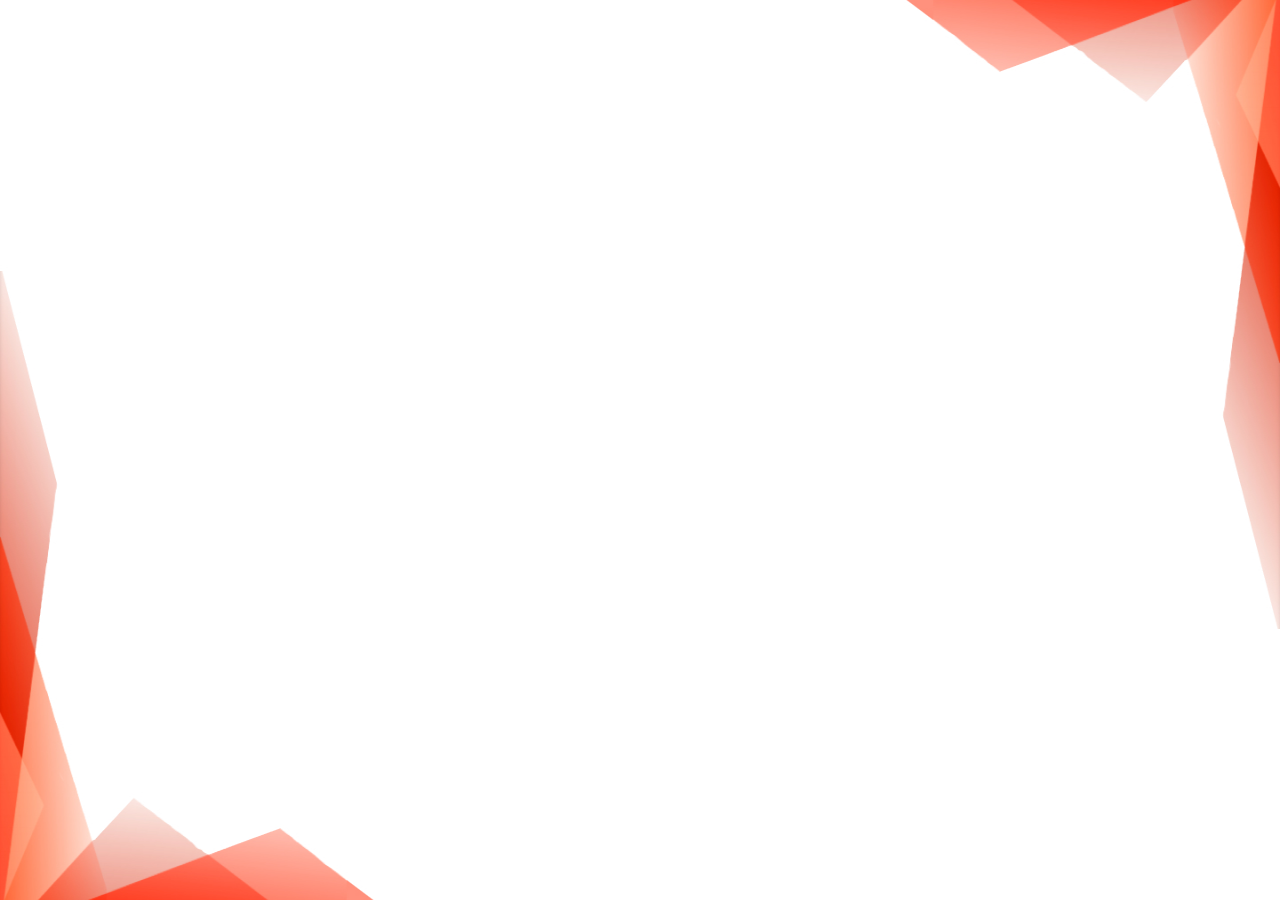
==== clan-war.html @ db950c4f "Add files via upload" ====
<!DOCTYPE html>
<html lang="ru">

<head>
    <meta charset="UTF-8">
    <meta http-equiv="X-UA-Compatible" content="IE=edge">
    <meta name="viewport" content="width=device-width, initial-scale=1.0">
    
    <link rel="preconnect" href="https://fonts.googleapis.com">
    <link rel="preconnect" href="https://fonts.gstatic.com" crossorigin>
    <link
    	href="https://fonts.googleapis.com/css2?family=Inter:wght@600&family=Nunito+Sans:wght@800&family=Roboto:wght@400;900&display=swap"
    	rel="stylesheet">
    
    <link rel="stylesheet" href="assets/css/style.min.css">
    
    <title>Война кланов</title></head>

<body>
    <svg style='display: none;'>
    	<symbol id="coin" viewBox="0 0 25 25">
    		<g clip-path="url(#clip0)">
    			<path
    				d="M12.5 25C19.4036 25 25 19.4036 25 12.5C25 5.59644 19.4036 0 12.5 0C5.59644 0 0 5.59644 0 12.5C0 19.4036 5.59644 25 12.5 25Z"
    				fill="#FFBB7E" />
    			<path
    				d="M21.815 4.16562L4.15552 21.8064C4.37461 22.003 4.60059 22.192 4.8332 22.3729L22.381 4.84419C22.2002 4.61128 22.0114 4.38501 21.815 4.16562ZM19.5744 2.19434L2.1543 19.5171C2.55146 20.1016 2.99692 20.6505 3.48486 21.1584L21.2053 3.53096C20.7009 3.04136 20.1554 2.59395 19.5744 2.19434Z"
    				fill="#FFDDB6" />
    			<path
    				d="M12.499 21.167C17.2857 21.167 21.166 17.2866 21.166 12.5C21.166 7.71335 17.2857 3.83301 12.499 3.83301C7.71238 3.83301 3.83203 7.71335 3.83203 12.5C3.83203 17.2866 7.71238 21.167 12.499 21.167Z"
    				fill="#FFA048" />
    			<path
    				d="M4.60205 13.2687C4.60205 8.48213 8.48233 4.60186 13.2689 4.60186C15.4684 4.60186 17.4761 5.42163 19.0042 6.77168C17.4161 4.96997 15.0914 3.83301 12.5008 3.83301C7.71426 3.83301 3.83398 7.71328 3.83398 12.4999C3.83398 15.087 4.96792 17.4089 6.76548 18.9969C5.41919 17.4696 4.60205 15.4647 4.60205 13.2687Z"
    				fill="#FF9534" />
    			<path
    				d="M19.6418 7.58374C19.4734 7.33979 19.293 7.10488 19.1012 6.87988L6.87695 19.0912C7.10166 19.2832 7.33633 19.4638 7.58003 19.6324L19.6418 7.58374Z"
    				fill="#FFCA7B" />
    			<path
    				d="M16.7915 4.96582L4.94727 16.7438C5.29707 17.3654 5.72105 17.9395 6.20767 18.454L18.4924 6.23374C17.9812 5.74507 17.4101 5.31855 16.7915 4.96582Z"
    				fill="#FFCA7B" />
    			<path
    				d="M13.1669 8.36442L13.9482 9.94748C14.0564 10.1668 14.2657 10.3188 14.5077 10.354L16.2547 10.6078C16.8642 10.6964 17.1076 11.4454 16.6665 11.8753L15.4024 13.1075C15.2272 13.2782 15.1473 13.5242 15.1887 13.7653L15.4871 15.5052C15.5912 16.1123 14.954 16.5752 14.4089 16.2886L12.8464 15.4671C12.6299 15.3533 12.3713 15.3533 12.1548 15.4671L10.5922 16.2886C10.0471 16.5752 9.40989 16.1123 9.51405 15.5052L9.81248 13.7653C9.85384 13.5242 9.77391 13.2783 9.59876 13.1075L8.3346 11.8753C7.89354 11.4454 8.13695 10.6964 8.74642 10.6078L10.4934 10.354C10.7355 10.3188 10.9447 10.1668 11.053 9.94748L11.8343 8.36442C12.1067 7.81212 12.8943 7.81212 13.1669 8.36442Z"
    				fill="#FF7A00" />
    		</g>
    		<defs>
    			<clipPath id="clip0">
    				<rect width="25" height="25" fill="white" />
    			</clipPath>
    		</defs>
    	</symbol>
    
    	<symbol id="choose-theme" viewBox="0 0 25 25">
    		<path
    			d="M12.5 25C19.4036 25 25 19.4036 25 12.5C25 5.59644 19.4036 0 12.5 0C5.59644 0 0 5.59644 0 12.5C0 19.4036 5.59644 25 12.5 25Z"
    			fill="#808080" fill-opacity="0.6" />
    		<path
    			d="M18.4234 6.55522L15.8434 9.13521L12.3031 5.59487L5.85728 12.0406L9.39761 15.581L6.55522 18.4233L5.58398 19.3946L11.1125 24.9231C11.5682 24.9735 12.0311 25.0002 12.5002 25.0002C19.4038 25.0002 25.0002 19.4038 25.0002 12.5002C25.0002 12.0311 24.9735 11.5682 24.9231 11.1125L19.3946 5.58398L18.4234 6.55522Z"
    			fill="#808080" />
    		<path
    			d="M12.4991 8.85557L13.3349 5.74736L12.4991 2.73438C9.99985 2.73438 7.50059 3.68779 5.59375 5.59468L7.18833 8.52769L9.92686 9.92773C10.5857 9.2688 11.4947 8.8602 12.4991 8.85557Z"
    			fill="#2BD765" />
    		<path
    			d="M9.90996 15.0889L7.25723 16.7995L5.59375 19.4051C7.50059 21.312 9.99985 22.2654 12.4991 22.2654L13.1281 19.0973L12.4991 16.1787C11.4859 16.174 10.5702 15.7579 9.90996 15.0889Z"
    			fill="#6CB1F8" />
    		<path
    			d="M8.85513 12.517C8.85513 12.5112 8.85552 12.5055 8.85557 12.4998L6.0978 11.9512L2.73438 12.4998C2.73438 14.999 3.68779 17.4982 5.59468 19.4051L9.91094 15.0888C9.2583 14.4275 8.85513 13.5195 8.85513 12.517Z"
    			fill="#A6D4FD" />
    		<path
    			d="M9.92773 9.92778L5.59468 5.59473C3.68779 7.50156 2.73438 10.0008 2.73438 12.5H8.85557C8.8602 11.4957 9.2688 10.5867 9.92773 9.92778Z"
    			fill="#27BF5A" />
    		<path
    			d="M16.1796 12.4998C16.1796 12.5055 16.18 12.5112 16.18 12.517C16.18 13.5283 15.7701 14.4438 15.1074 15.1065L16.99 17.7416L19.406 19.4051C21.3129 17.4982 22.2663 14.999 22.2663 12.4998L19.2878 11.9512L16.1796 12.4998Z"
    			fill="#FB6B56" />
    		<path
    			d="M15.1067 15.1064C14.444 15.7691 13.5285 16.1791 12.5172 16.1791C12.5115 16.1791 12.5058 16.1787 12.5 16.1786V22.2653C14.9993 22.2653 17.4985 21.3119 19.4053 19.405L15.1067 15.1064Z"
    			fill="#F42520" />
    		<path
    			d="M12.5172 8.85513C13.5197 8.85513 14.4278 9.2583 15.0891 9.91089L17.6097 8.20596L19.4053 5.59463C17.4985 3.68779 14.9993 2.73438 12.5 2.73438V8.85557C12.5058 8.85552 12.5115 8.85513 12.5172 8.85513Z"
    			fill="#FFCE00" />
    		<path
    			d="M16.1797 12.5H22.2664C22.2664 10.0008 21.313 7.50156 19.4061 5.59473L15.0898 9.91099C15.7589 10.5712 16.175 11.4869 16.1797 12.5Z"
    			fill="#FFA300" />
    	</symbol>
    
    	<symbol id="notifications" viewBox="0 0 23 25">
    		<path d="M11.5 25C12.9986 25 14.2891 24.0948 14.8554 22.8027H8.14453C8.71079 24.0948 10.0014 25 11.5 25Z"
    			fill="#808080" />
    		<path
    			d="M19.0684 12.1026V10.498C19.0684 7.08877 16.8023 4.19917 13.6973 3.25537V2.19727C13.6973 0.985693 12.7116 0 11.5001 0C10.2885 0 9.30279 0.985693 9.30279 2.19727V3.25537C6.19781 4.19917 3.9317 7.08872 3.9317 10.498V12.1026C3.9317 15.0974 2.79019 17.937 0.717489 20.0985C0.514364 20.3104 0.457284 20.6229 0.57242 20.8928C0.687557 21.1627 0.952694 21.3379 1.24615 21.3379H21.754C22.0474 21.3379 22.3125 21.1627 22.4276 20.8928C22.5428 20.6229 22.4857 20.3104 22.2826 20.0985C20.2099 17.937 19.0684 15.0973 19.0684 12.1026ZM12.2325 2.96523C11.9914 2.94199 11.7471 2.92969 11.5001 2.92969C11.253 2.92969 11.0087 2.94199 10.7676 2.96523V2.19727C10.7676 1.79341 11.0962 1.46484 11.5001 1.46484C11.9039 1.46484 12.2325 1.79341 12.2325 2.19727V2.96523Z"
    			fill="#808080" />
    	</symbol>
    
    	<symbol id="arrow-down" viewBox="0 0 20 12">
    		<path
    			d="M10.0042 7.9267L2.52195 0.444753C2.31642 0.238736 2.04163 0.125404 1.74862 0.125404C1.45545 0.125404 1.18081 0.238736 0.974959 0.444753L0.319674 1.10036C0.113496 1.30605 -2.69979e-07 1.58101 -2.62294e-07 1.87402C-2.54609e-07 2.16703 0.113496 2.44166 0.319675 2.64752L9.22797 11.556C9.43447 11.7626 9.71041 11.8758 10.0037 11.875C10.2984 11.8758 10.574 11.7628 10.7806 11.556L19.6803 2.65581C19.8865 2.44995 20 2.17532 20 1.88215C20 1.58914 19.8865 1.31451 19.6803 1.10849L19.025 0.453044C18.5985 0.0265404 17.9042 0.0265404 17.4779 0.453045L10.0042 7.9267Z" />
    	</symbol>
    
    	<symbol id="clock" viewBox="0 0 25 25">
    		<path
    			d="M12.4989 24.9978C19.4018 24.9978 24.9978 19.4018 24.9978 12.4989C24.9978 5.59594 19.4018 0 12.4989 0C5.59594 0 0 5.59594 0 12.4989C0 19.4018 5.59594 24.9978 12.4989 24.9978Z"
    			fill="#FFC4C4" />
    		<path
    			d="M21.336 3.66067C18.6553 0.979909 15.0814 -0.235705 11.5215 0.037659C17.8975 0.527166 23.0439 5.84949 23.0439 12.4988C23.0439 19.1515 17.8943 24.4706 11.5215 24.9598C15.0825 25.2333 18.6561 24.0168 21.336 21.3368C26.2207 16.4522 26.2211 8.54564 21.336 3.66067Z"
    			fill="#FF9999" />
    		<path
    			d="M12.4991 22.6535C18.1077 22.6535 22.6544 18.1068 22.6544 12.4981C22.6544 6.88947 18.1077 2.34277 12.4991 2.34277C6.89045 2.34277 2.34375 6.88947 2.34375 12.4981C2.34375 18.1068 6.89045 22.6535 12.4991 22.6535Z"
    			fill="#F8F8F8" />
    		<path
    			d="M3.90611 12.4985C3.90611 7.16171 8.04426 2.77309 13.2803 2.37288C7.37714 1.92165 2.34375 6.60092 2.34375 12.4985C2.34375 18.3917 7.37182 23.0757 13.2803 22.6241C8.04426 22.2238 3.90611 17.8353 3.90611 12.4985Z"
    			fill="#DEDEFC" />
    		<path
    			d="M12.4999 13.6697C13.147 13.6697 13.6717 13.1451 13.6717 12.4979C13.6717 11.8508 13.147 11.3262 12.4999 11.3262C11.8527 11.3262 11.3281 11.8508 11.3281 12.4979C11.3281 13.1451 11.8527 13.6697 12.4999 13.6697Z"
    			fill="#0D0D0D" />
    		<path
    			d="M12.5 12.107C12.2843 12.107 12.1094 11.9321 12.1094 11.7164V7.41989C12.1094 7.20418 12.2843 7.0293 12.5 7.0293C12.7157 7.0293 12.8905 7.20418 12.8905 7.41989V11.7164C12.8905 11.9321 12.7157 12.107 12.5 12.107Z"
    			fill="#0D0D0D" />
    		<path
    			d="M9.76604 15.6228C9.42124 15.6228 9.24304 15.2028 9.48984 14.956L11.4428 13.0031C11.5953 12.8505 11.8426 12.8505 11.9951 13.0031C12.1477 13.1556 12.1477 13.4029 11.9951 13.5554L10.0422 15.5084C9.96597 15.5846 9.86598 15.6228 9.76604 15.6228Z"
    			fill="#0D0D0D" />
    		<path
    			d="M12.5 5.46763C12.2843 5.46763 12.1094 5.29275 12.1094 5.07704V4.29586C12.1094 4.08016 12.2843 3.90527 12.5 3.90527C12.7157 3.90527 12.8905 4.08016 12.8905 4.29586V5.07704C12.8905 5.29275 12.7157 5.46763 12.5 5.46763Z"
    			fill="#0D0D0D" />
    		<path
    			d="M17.7466 7.64114C17.4019 7.64114 17.2234 7.2213 17.4704 6.97435L18.0227 6.42201C18.1753 6.26949 18.4225 6.26949 18.5751 6.42201C18.7276 6.57454 18.7276 6.82183 18.5751 6.97435L18.0227 7.52669C17.9465 7.60301 17.8465 7.64114 17.7466 7.64114Z"
    			fill="#0D0D0D" />
    		<path
    			d="M20.7011 12.8886H19.9199C19.7042 12.8886 19.5293 12.7137 19.5293 12.498C19.5293 12.2823 19.7042 12.1074 19.9199 12.1074H20.7011C20.9168 12.1074 21.0917 12.2823 21.0917 12.498C21.0917 12.7137 20.9168 12.8886 20.7011 12.8886Z"
    			fill="#0D0D0D" />
    		<path
    			d="M18.2984 18.6889C18.1984 18.6889 18.0985 18.6508 18.0222 18.5745L17.4699 18.0222C17.3173 17.8697 17.3173 17.6224 17.4699 17.4699C17.6224 17.3173 17.8697 17.3173 18.0223 17.4699L18.5746 18.0222C18.8215 18.269 18.6432 18.6889 18.2984 18.6889Z"
    			fill="#0D0D0D" />
    		<path
    			d="M12.5 21.0917C12.2843 21.0917 12.1094 20.9168 12.1094 20.7011V19.9199C12.1094 19.7042 12.2843 19.5293 12.5 19.5293C12.7157 19.5293 12.8905 19.7042 12.8905 19.9199V20.7011C12.8905 20.9168 12.7157 21.0917 12.5 21.0917Z"
    			fill="#0D0D0D" />
    		<path
    			d="M6.69963 18.689C6.35484 18.689 6.17663 18.269 6.42343 18.0222L6.97578 17.4699C7.1283 17.3173 7.3756 17.3173 7.52812 17.4699C7.6807 17.6224 7.6807 17.8697 7.52812 18.0222L6.97578 18.5745C6.89956 18.6508 6.79957 18.689 6.69963 18.689Z"
    			fill="#0D0D0D" />
    		<path
    			d="M5.07802 12.8886H4.29684C4.08114 12.8886 3.90625 12.7137 3.90625 12.498C3.90625 12.2823 4.08114 12.1074 4.29684 12.1074H5.07802C5.29372 12.1074 5.46861 12.2823 5.46861 12.498C5.46861 12.7137 5.29372 12.8886 5.07802 12.8886Z"
    			fill="#0D0D0D" />
    		<path
    			d="M7.25157 7.64109C7.15162 7.64109 7.05163 7.60296 6.97537 7.52669L6.42302 6.97435C6.27045 6.82183 6.27045 6.57454 6.42302 6.42201C6.57555 6.26949 6.82284 6.26949 6.97537 6.42201L7.52771 6.97435C7.77452 7.22106 7.59636 7.64109 7.25157 7.64109Z"
    			fill="#0D0D0D" />
    	</symbol>
    
    	<symbol id="smile1" viewBox="0 0 25 25">
    		<path
    			d="M21.3388 3.66116C18.9779 1.30021 15.8389 0 12.5 0C9.16112 0 6.02211 1.30021 3.66116 3.66116C1.30021 6.02211 0 9.16112 0 12.5C0 15.8389 1.30021 18.9779 3.66116 21.3388C6.02211 23.6998 9.16112 25 12.5 25C15.8389 25 18.9779 23.6998 21.3388 21.3388C23.6998 18.9779 25 15.8389 25 12.5C25 9.16112 23.6997 6.02211 21.3388 3.66116Z"
    			fill="#FFCA7B" />
    		<path
    			d="M21.3388 3.66116C18.9779 1.30021 15.8389 0 12.5 0V25C15.8389 25 18.9779 23.6998 21.3388 21.3388C23.6998 18.9779 25 15.8389 25 12.5C25 9.16112 23.6997 6.02211 21.3388 3.66116Z"
    			fill="#FFBB7E" />
    		<path
    			d="M12.4995 20.4923C10.1924 20.4923 8.05827 19.4443 6.64453 17.6171L7.80313 16.7207C8.93741 18.1866 10.6492 19.0274 12.4995 19.0274C14.3499 19.0274 16.0616 18.1866 17.1959 16.7207L18.3545 17.6171C16.9407 19.4443 14.8066 20.4923 12.4995 20.4923Z"
    			fill="#808080" />
    		<path
    			d="M13.8999 8.376H11.1001L2.51758 7.78809L3.10066 11.7451C3.22611 12.5962 3.65381 13.3746 4.30497 13.9368C4.95612 14.499 5.78848 14.8087 6.64883 14.8087H8.22092C10.1985 14.8087 11.8074 13.1998 11.8074 11.2222V9.84087H13.1926V11.2222C13.1926 13.1998 14.8015 14.8087 16.779 14.8087H18.3511C19.2114 14.8087 20.0438 14.499 20.695 13.9368C21.3461 13.3746 21.7739 12.5962 21.8993 11.7451L22.4824 7.78809L13.8999 8.376Z"
    			fill="#404040" />
    		<path
    			d="M18.355 17.6171L17.1964 16.7207C16.0621 18.1866 14.3504 19.0274 12.5 19.0274V20.4923C14.8071 20.4923 16.9412 19.4444 18.355 17.6171Z"
    			fill="#404040" />
    		<path
    			d="M13.9005 8.37498H12.5V9.83989H13.1931V11.2213C13.1931 13.1988 14.802 14.8077 16.7796 14.8077H18.3517C19.212 14.8077 20.0444 14.4981 20.6956 13.9358C21.3467 13.3736 21.7744 12.5952 21.8999 11.7441L22.4829 7.78711L13.9005 8.37498Z"
    			fill="#0D0D0D" />
    	</symbol>
    
    	<symbol id="star" viewBox="0 0 25 25">
    		<g clip-path="url(#clip0)">
    			<path
    				d="M24.9641 9.63196C24.878 9.36673 24.6488 9.17352 24.3729 9.13348L16.6228 8.00721L13.1568 0.984423C13.0334 0.734375 12.7788 0.576172 12.5 0.576172C12.2213 0.576172 11.9666 0.734375 11.8432 0.984423L8.37703 8.00716L0.627093 9.13348C0.351264 9.17352 0.121967 9.36673 0.0358832 9.63187C-0.0502983 9.8971 0.0215766 10.1882 0.221186 10.3827L5.82899 15.8492L4.50536 23.5681C4.45824 23.8429 4.57123 24.1206 4.79676 24.2845C5.0223 24.4483 5.32123 24.47 5.5681 24.3402L12.5 20.6958L19.4316 24.3401C19.5388 24.3965 19.6558 24.4243 19.7724 24.4243C19.9243 24.4243 20.0754 24.3772 20.203 24.2845C20.4285 24.1206 20.5415 23.8428 20.4944 23.5681L19.1704 15.8492L24.7788 10.3827C24.9784 10.1881 25.0503 9.89705 24.9641 9.63196Z"
    				fill="#FFCA7B" />
    			<path
    				d="M24.9641 9.63197C24.878 9.36673 24.6488 9.17352 24.3729 9.13348L16.6228 8.00721L13.1568 0.984423C13.0334 0.734375 12.7788 0.576172 12.5 0.576172V20.6958L19.4317 24.3402C19.5389 24.3965 19.6558 24.4243 19.7724 24.4243C19.9243 24.4243 20.0755 24.3772 20.203 24.2845C20.4286 24.1206 20.5415 23.8429 20.4944 23.5681L19.1704 15.8492L24.7787 10.3827C24.9784 10.1881 25.0503 9.89705 24.9641 9.63197Z"
    				fill="#FFBB7E" />
    		</g>
    		<defs>
    			<clipPath id="clip0">
    				<rect width="25" height="25" fill="white" />
    			</clipPath>
    		</defs>
    	</symbol>
    
    	<symbol id="brains" viewBox="0 0 25 23">
    		<path
    			d="M0.730469 12.3982C0.730869 13.205 0.974494 13.9931 1.42955 14.6594C1.8846 15.3257 2.52995 15.8394 3.28137 16.1333C3.11403 16.6322 3.0797 17.1662 3.18175 17.6824C3.2838 18.1987 3.51871 18.6794 3.86329 19.0771C4.20787 19.4748 4.65021 19.7758 5.14665 19.9504C5.64309 20.1249 6.17647 20.167 6.69414 20.0725C6.90815 20.7674 7.36437 21.3624 7.97988 21.7495C8.59539 22.1366 9.32935 22.29 10.0484 22.1819C10.7674 22.0737 11.4238 21.7112 11.8982 21.1602C12.3726 20.6092 12.6336 19.9063 12.6337 19.1791V3.67004C12.6328 2.87709 12.3215 2.11602 11.7665 1.54963C11.2116 0.983246 10.457 0.656532 9.66424 0.639383C8.87147 0.622233 8.10348 0.916011 7.52455 1.45787C6.94561 1.99972 6.60172 2.74663 6.56644 3.53879C6.51941 3.53688 6.47348 3.53141 6.4259 3.53141C5.81567 3.53049 5.21521 3.68466 4.6809 3.97944C4.14659 4.27421 3.69595 4.69993 3.37129 5.21663C3.04662 5.73333 2.85859 6.32405 2.82482 6.93335C2.79106 7.54264 2.91269 8.15052 3.17828 8.69993C2.45219 9.00786 1.83284 9.5228 1.39753 10.1805C0.962223 10.8382 0.730219 11.6095 0.730469 12.3982Z"
    			fill="#FFC4C4" />
    		<path
    			d="M4.96734 10.3324C5.18217 10.3318 5.39631 10.3081 5.60609 10.2618C5.72985 10.2346 5.83777 10.1594 5.90615 10.0527C5.97454 9.94606 5.99782 9.81661 5.97088 9.69278C5.94395 9.56896 5.86899 9.46087 5.76247 9.39224C5.65594 9.32361 5.52654 9.30004 5.40265 9.32669C4.58644 9.5047 3.91844 9.19872 3.61683 8.50829C3.56707 8.39496 3.47527 8.30538 3.36076 8.2584C3.24625 8.21142 3.11798 8.21073 3.00297 8.25645C3.05163 8.40801 3.11027 8.55617 3.17852 8.69997C3.03217 8.76293 2.88972 8.83461 2.75195 8.91462C2.93864 9.34426 3.24906 9.70856 3.64362 9.96107C4.03818 10.2136 4.49901 10.3428 4.96734 10.3324Z"
    			fill="#FF9999" />
    		<path
    			d="M7.92482 17.2336C8.03339 17.1678 8.11139 17.0617 8.14167 16.9384C8.17195 16.8152 8.15203 16.6849 8.08629 16.5764C8.02055 16.4678 7.91437 16.3898 7.79112 16.3595C7.66787 16.3292 7.53764 16.3492 7.42908 16.4149C6.29924 17.0985 5.77807 18.7071 6.20928 20.1186C6.37186 20.1156 6.53396 20.0999 6.69408 20.0716C6.74082 20.2238 6.79962 20.372 6.8699 20.5148C6.98416 20.4698 7.07667 20.3825 7.1282 20.271C7.17974 20.1595 7.18633 20.0325 7.14662 19.9163C6.80018 18.9065 7.14936 17.7033 7.92482 17.2336Z"
    			fill="#FF9999" />
    		<path
    			d="M12.1552 14.7951C12.1552 14.858 12.1675 14.9202 12.1915 14.9783C12.2156 15.0364 12.2508 15.0891 12.2953 15.1336C12.3397 15.178 12.3925 15.2132 12.4505 15.2373C12.5086 15.2613 12.5709 15.2737 12.6337 15.2736V12.8359C12.3742 12.3271 11.9793 11.8996 11.4927 11.6005C11.006 11.3014 10.4462 11.1423 9.875 11.1406C9.74809 11.1406 9.62638 11.191 9.53664 11.2808C9.4469 11.3705 9.39648 11.4922 9.39648 11.6191C9.39648 11.7461 9.4469 11.8678 9.53664 11.9575C9.62638 12.0472 9.74809 12.0977 9.875 12.0977C11.1968 12.0977 12.1552 13.2316 12.1552 14.7951Z"
    			fill="#FF9999" />
    		<path
    			d="M4.53004 15.9757C4.60098 15.9757 4.67103 15.96 4.73512 15.9295C4.96792 15.8175 5.19357 15.6912 5.41078 15.5514C5.46215 15.5152 5.50588 15.4692 5.53948 15.4161C5.57308 15.363 5.59588 15.3037 5.6066 15.2418C5.61731 15.1799 5.61572 15.1165 5.60193 15.0551C5.58813 14.9938 5.56238 14.9358 5.52617 14.8845C5.48996 14.8331 5.44398 14.7894 5.39087 14.7558C5.33775 14.7222 5.27854 14.6994 5.21661 14.6886C5.15468 14.6779 5.09125 14.6795 5.02994 14.6933C4.96862 14.7071 4.91062 14.7329 4.85926 14.7691C4.68642 14.8774 4.50778 14.9762 4.32414 15.0649C4.22596 15.1115 4.14656 15.1902 4.09901 15.2879C4.05146 15.3856 4.0386 15.4966 4.06253 15.6026C4.08646 15.7086 4.14577 15.8033 4.23069 15.8711C4.31561 15.939 4.42109 15.9759 4.52977 15.9757H4.53004Z"
    			fill="#FF9999" />
    		<path
    			d="M9.96347 5.14777C10.1658 4.9224 10.4231 4.75337 10.7102 4.65723C10.8465 4.62665 10.9879 4.62801 11.1236 4.66122C11.2592 4.69443 11.3853 4.75857 11.492 4.84863C11.9076 5.17676 12.1556 5.81988 12.1556 6.56609C12.1556 6.693 12.206 6.81471 12.2958 6.90445C12.3855 6.99419 12.5072 7.04461 12.6341 7.04461V4.72887C12.4901 4.48812 12.305 4.27444 12.0873 4.0975C11.868 3.91684 11.6099 3.7893 11.3332 3.72483C11.0565 3.66037 10.7686 3.66074 10.492 3.7259C10.0431 3.85542 9.63708 4.1029 9.31625 4.44258C8.91648 4.8098 8.73383 4.97742 8.23754 4.75758C8.12201 4.70921 7.99212 4.70806 7.87576 4.75438C7.75939 4.8007 7.66583 4.8908 7.61515 5.00533C7.56447 5.11987 7.56071 5.24971 7.60468 5.36698C7.64866 5.48425 7.73686 5.57961 7.85035 5.63258C8.9184 6.10535 9.52297 5.55191 9.96347 5.14777Z"
    			fill="#FF9999" />
    		<path
    			d="M18.8426 3.53041C18.795 3.53041 18.7491 3.53588 18.7021 3.53779C18.6668 2.74554 18.3228 1.99856 17.7438 1.4567C17.1647 0.914832 16.3966 0.621124 15.6037 0.638418C14.8109 0.655712 14.0563 0.982634 13.5014 1.54923C12.9465 2.11583 12.6355 2.87709 12.6348 3.67013V19.1779C12.6347 19.9051 12.8956 20.6083 13.37 21.1595C13.8445 21.7107 14.501 22.0733 15.2202 22.1815C15.9393 22.2896 16.6735 22.1361 17.289 21.7489C17.9046 21.3616 18.3608 20.7663 18.5746 20.0712C19.092 20.1639 19.6245 20.1205 20.12 19.9454C20.6155 19.7702 21.057 19.4693 21.4011 19.072C21.7453 18.6748 21.9802 18.195 22.083 17.6796C22.1858 17.1642 22.1529 16.6309 21.9874 16.132C22.7302 15.8414 23.3696 15.3359 23.8238 14.6802C24.278 14.0245 24.5265 13.2483 24.5376 12.4507C24.5487 11.6531 24.3218 10.8703 23.8859 10.2023C23.45 9.5342 22.825 9.0112 22.0905 8.70002C22.3564 8.15055 22.4782 7.54253 22.4445 6.93305C22.4109 6.32358 22.2229 5.73266 21.8981 5.2158C21.5734 4.69894 21.1226 4.2731 20.5882 3.97829C20.0537 3.68347 19.453 3.52935 18.8426 3.53041Z"
    			fill="#FF9999" />
    		<path
    			d="M18.3989 20.5141C18.469 20.3712 18.5278 20.223 18.5747 20.0709C18.7348 20.0992 18.8969 20.1149 19.0595 20.1179C19.4907 18.7064 18.9692 17.0983 17.8394 16.4142C17.7309 16.3507 17.6018 16.3324 17.48 16.3633C17.3581 16.3942 17.2534 16.4718 17.1883 16.5794C17.1232 16.6869 17.103 16.8158 17.1322 16.938C17.1613 17.0603 17.2374 17.1662 17.3439 17.2329C18.1194 17.7024 18.4683 18.9057 18.1221 19.9156C18.0824 20.0318 18.0889 20.1588 18.1405 20.2703C18.192 20.3818 18.2846 20.4691 18.3989 20.5141Z"
    			fill="#FFC4C4" />
    		<path
    			d="M15.5425 13.6832C15.6052 13.6784 15.6663 13.6613 15.7223 13.6329C15.7784 13.6045 15.8283 13.5653 15.8692 13.5176C15.9101 13.4699 15.9412 13.4146 15.9607 13.3548C15.9803 13.2951 15.9878 13.2321 15.983 13.1695C15.9782 13.1068 15.9611 13.0457 15.9327 12.9896C15.9042 12.9336 15.8651 12.8837 15.8174 12.8428C15.7696 12.8019 15.7143 12.7708 15.6546 12.7512C15.5949 12.7317 15.5319 12.7241 15.4692 12.7289C14.8849 12.7843 14.3225 12.9792 13.8292 13.2973C13.3359 13.6153 12.9263 14.0472 12.6348 14.5566V16.8633C12.7617 16.8633 12.8834 16.8129 12.9731 16.7232C13.0629 16.6334 13.1133 16.5117 13.1133 16.3848C13.1081 15.7126 13.3544 15.0627 13.8039 14.5628C14.2534 14.063 14.8735 13.7492 15.5425 13.6832Z"
    			fill="#FFC4C4" />
    		<path
    			d="M13.7778 6.05405C13.8844 5.96383 14.0105 5.89958 14.1461 5.86636C14.2818 5.83315 14.4233 5.83188 14.5595 5.86265C14.7656 5.91496 14.9683 5.97933 15.1668 6.05542C15.8849 6.31628 16.6278 6.58507 17.7754 5.63351C17.8253 5.59391 17.8667 5.54477 17.8974 5.48895C17.928 5.43313 17.9472 5.37176 17.9538 5.30844C17.9604 5.24512 17.9543 5.18112 17.9358 5.12018C17.9174 5.05924 17.887 5.0026 17.8464 4.95357C17.8058 4.90454 17.7558 4.8641 17.6993 4.83463C17.6429 4.80516 17.5812 4.78724 17.5177 4.78194C17.4543 4.77663 17.3904 4.78404 17.3299 4.80373C17.2693 4.82341 17.2133 4.85499 17.1651 4.89659C16.4378 5.49815 16.122 5.38386 15.493 5.15581C15.2597 5.06653 15.0211 4.99156 14.7786 4.93132C14.502 4.86618 14.2142 4.86583 13.9375 4.93029C13.6609 4.99475 13.4028 5.12228 13.1836 5.30292C12.9659 5.47993 12.7809 5.69359 12.6367 5.93429V8.24921C12.6996 8.24925 12.7618 8.23689 12.8199 8.21286C12.878 8.18882 12.9307 8.15358 12.9752 8.10914C13.0196 8.0647 13.0548 8.01193 13.0789 7.95386C13.1029 7.89579 13.1153 7.83355 13.1152 7.7707C13.1141 7.02394 13.3621 6.38218 13.7778 6.05405Z"
    			fill="#FFC4C4" />
    		<path
    			d="M20.5344 15.929C20.6488 15.9816 20.7793 15.987 20.8977 15.944C21.016 15.901 21.1127 15.8131 21.1667 15.6993C21.2206 15.5855 21.2276 15.4551 21.186 15.3362C21.1444 15.2174 21.0577 15.1197 20.9446 15.0644C20.7609 14.9757 20.5824 14.877 20.4097 14.7685C20.306 14.6952 20.1774 14.6661 20.0522 14.6876C19.927 14.7091 19.8154 14.7795 19.7421 14.8832C19.6688 14.9869 19.6397 15.1156 19.6612 15.2408C19.6827 15.366 19.7531 15.4775 19.8568 15.5508C20.0746 15.6909 20.3009 15.8172 20.5344 15.929Z"
    			fill="#FFC4C4" />
    		<path
    			d="M21.6514 8.50784C21.3506 9.19772 20.6826 9.50452 19.8656 9.32624C19.7415 9.29922 19.6119 9.32258 19.5051 9.39116C19.3983 9.45975 19.3231 9.56795 19.2961 9.69196C19.2691 9.81597 19.2925 9.94563 19.3611 10.0524C19.4296 10.1592 19.5378 10.2344 19.6618 10.2614C19.8715 10.3076 20.0856 10.3313 20.3003 10.3319C20.7685 10.3422 21.2292 10.2128 21.6236 9.96032C22.0181 9.70783 22.3284 9.34365 22.5152 8.91417C22.3774 8.83422 22.2349 8.76254 22.0886 8.69952C22.1567 8.55567 22.2154 8.40752 22.2642 8.25601C22.1493 8.21068 22.0213 8.21159 21.9071 8.25854C21.7928 8.30548 21.7012 8.39483 21.6514 8.50784Z"
    			fill="#FFC4C4" />
    	</symbol>
    
    	<symbol id="bulb" viewBox="0 0 19 25">
    		<path
    			d="M6.375 21.8744C6.375 23.6004 7.77414 24.9994 9.5 24.9994C11.2259 24.9994 12.625 23.6004 12.625 21.8744V21.71H6.375V21.8744Z"
    			fill="#808080" fill-opacity="0.6" />
    		<path d="M9.5 19.7363H8.51316H6.375V21.71H12.625V19.7363H10.4868H9.5Z" fill="#808080" />
    		<path
    			d="M8.51316 13.3489C6.99625 12.9182 5.88158 11.5215 5.88158 9.86842H7.85526C7.85526 10.7753 8.59309 11.5132 9.5 11.5132C9.5 7.35809 9.5 2.64776 9.5 0C4.75382 0 0.90625 3.8475 0.90625 8.59375C0.90625 11.7784 2.63855 14.5584 5.21224 16.043L6.375 19.7368H8.51316V13.3489Z"
    			fill="#FFCA7B" />
    		<path
    			d="M9.5 0C9.5 2.64776 9.5 7.35809 9.5 11.5132C10.4069 11.5132 11.1447 10.7753 11.1447 9.86842H13.1184C13.1184 11.5215 12.0038 12.9182 10.4868 13.3489V19.7368H12.625L13.7878 16.043C16.3614 14.5584 18.0938 11.7785 18.0938 8.59375C18.0938 3.8475 14.2462 0 9.5 0Z"
    			fill="#FFBB7E" />
    		<path
    			d="M7.85454 9.86816H5.88086C5.88086 11.5213 6.99553 12.9179 8.51244 13.3487V19.7366H10.4861V13.3487C12.003 12.9179 13.1177 11.5213 13.1177 9.86816H11.144C11.144 10.7751 10.4062 11.5129 9.49928 11.5129C8.59237 11.5129 7.85454 10.7751 7.85454 9.86816Z"
    			fill="#FF9999" />
    	</symbol>
    
    	<symbol id="microphone" viewBox="0 0 20 20">
    		<path
    			d="M16.3996 10.3294C16.3996 9.92942 16.0937 9.62354 15.6937 9.62354C15.2937 9.62354 14.9878 9.92942 14.9878 10.3294C14.9878 13.0824 12.7525 15.3176 9.99961 15.3176C7.24667 15.3176 5.01137 13.0824 5.01137 10.3294C5.01137 9.92942 4.70549 9.62354 4.30549 9.62354C3.90549 9.62354 3.59961 9.92942 3.59961 10.3294C3.59961 13.6 6.04667 16.3529 9.29373 16.7059V18.5882H6.72902C6.32902 18.5882 6.02314 18.8941 6.02314 19.2941C6.02314 19.6941 6.32902 20 6.72902 20H13.2702C13.6702 20 13.9761 19.6941 13.9761 19.2941C13.9761 18.8941 13.6702 18.5882 13.2702 18.5882H10.7055V16.7059C13.9525 16.3529 16.3996 13.6 16.3996 10.3294Z"
    			fill="#F2F2F2" fill-opacity="0.5" />
    		<path
    			d="M9.99972 0C7.83502 0 6.07031 1.76471 6.07031 3.92941V10.3059C6.07031 12.4941 7.83502 14.2353 9.99972 14.2588C12.1644 14.2588 13.9291 12.4941 13.9291 10.3294V3.92941C13.9291 1.76471 12.1644 0 9.99972 0Z"
    			fill="#F2F2F2" fill-opacity="0.5" />
    	</symbol>
    
    	<symbol id="fullscreen" viewBox="0 0 20 20">
    		<path
    			d="M17.5 0H2.5C1.11938 0 0 1.11938 0 2.5V17.5C0 18.8806 1.11938 20 2.5 20H17.5C18.8806 20 20 18.8806 20 17.5V2.5C20 1.11938 18.8806 0 17.5 0ZM7.5 15C7.845 15 8.125 15.28 8.125 15.625C8.125 15.97 7.845 16.25 7.5 16.25H4.39252C4.21752 16.25 4.06062 16.1775 3.94752 16.0619C3.82627 15.9593 3.75003 15.81 3.75003 15.625V12.5C3.75003 12.155 4.03003 11.875 4.37503 11.875C4.72003 11.875 5 12.155 5 12.5L4.98624 14.1038L7.97248 11.1175L8.85624 12.0012L5.85748 15H7.5ZM7.97248 8.88314L4.98624 5.89627L5 7.5C5 7.845 4.72 8.125 4.375 8.125C4.03 8.125 3.75 7.845 3.75 7.5V4.375C3.75 4.19 3.82624 4.04062 3.94748 3.93748C4.06059 3.82248 4.2181 3.75 4.39248 3.75H7.5C7.845 3.75 8.125 4.03 8.125 4.375C8.125 4.72 7.845 5 7.5 5H5.85748L8.85686 7.99938L7.97248 8.88314ZM16.25 15.625C16.25 15.81 16.1738 15.9593 16.0525 16.0625C15.9394 16.1781 15.7819 16.25 15.6075 16.25H12.5C12.155 16.25 11.875 15.97 11.875 15.625C11.875 15.28 12.155 15 12.5 15H14.1425L11.1431 12.0006L12.0269 11.1169L15.0131 14.1031L15 12.5C15 12.155 15.28 11.875 15.625 11.875C15.97 11.875 16.25 12.155 16.25 12.5V15.625ZM16.25 7.5C16.25 7.845 15.97 8.125 15.625 8.125C15.28 8.125 15 7.845 15 7.5L15.0138 5.89624L12.0275 8.88248L11.1438 7.99873L14.1425 5H12.5C12.155 5 11.875 4.72 11.875 4.375C11.875 4.03 12.155 3.75 12.5 3.75H15.6075C15.7819 3.75 15.9394 3.82252 16.0525 3.93814C16.1738 4.04062 16.25 4.19 16.25 4.375V7.5Z"
    			fill="#F2F2F2" fill-opacity="0.5" />
    	</symbol>
    
    	<symbol id="camera" viewBox="0 0 20 14">
    		<path
    			d="M20 2.8371V11.1558C20 11.7988 19.3037 12.2002 18.7467 11.8807L15.2816 9.88195V10.4513C15.2816 12.1633 13.8931 13.5518 12.181 13.5518H3.10055C1.38849 13.5518 0 12.1633 0 10.4513V3.54977C0 1.83771 1.38849 0.449219 3.10055 0.449219H12.1851C13.8972 0.449219 15.2857 1.83771 15.2857 3.54977V4.11909L18.7508 2.12032C19.3037 1.79266 20 2.19814 20 2.8371Z"
    			fill="#F2F2F2" fill-opacity="0.5" />
    	</symbol>
    
    	<symbol id="subtract" viewBox="0 0 30 30">
    		<path fill-rule="evenodd" clip-rule="evenodd"
    			d="M3.75 0H26.25C28.3209 0 30 1.67907 30 3.75V26.25C30 28.3209 28.3209 30 26.25 30H3.75C1.67907 30 0 28.3209 0 26.25V3.75C0 1.67907 1.67907 0 3.75 0ZM13.1666 15C13.1666 13.9871 13.9871 13.1667 15 13.1667C16.0129 13.1667 16.8333 13.9871 16.8333 15C16.8333 16.013 16.0129 16.8334 15 16.8334C13.987 16.8334 13.1666 16.013 13.1666 15ZM13.1621 17.6593C13.1612 17.6503 13.1598 17.6415 13.1584 17.6327L13.1563 17.6192L13.1546 17.6073C13.153 17.5951 13.1513 17.5828 13.1489 17.5707C13.1466 17.5592 13.1437 17.548 13.1407 17.5368L13.1378 17.5253L13.135 17.5139C13.1325 17.5038 13.1301 17.4937 13.1271 17.4837C13.1237 17.4725 13.1196 17.4615 13.1156 17.4505L13.1156 17.4505L13.1119 17.4402L13.1078 17.4286L13.1077 17.4285C13.1043 17.4186 13.1008 17.4088 13.0968 17.399C13.0927 17.3891 13.088 17.3795 13.0834 17.3698L13.0834 17.3698L13.0784 17.3595L13.0736 17.3491C13.0687 17.3386 13.0638 17.328 13.0583 17.3177C13.0535 17.3088 13.0483 17.3002 13.0431 17.2916L13.0366 17.2809L13.0305 17.2706C13.0246 17.2606 13.0187 17.2506 13.0123 17.2409C13.0055 17.2307 12.9981 17.221 12.9907 17.2113L12.9833 17.2016L12.9753 17.1905C12.97 17.1832 12.9647 17.1759 12.9589 17.1689C12.9399 17.1457 12.9198 17.1234 12.8986 17.1022L12.8982 17.1017L12.8977 17.1012C12.8765 17.0801 12.8542 17.06 12.831 17.041C12.8241 17.0353 12.817 17.0301 12.8098 17.025L12.7983 17.0165L12.7885 17.0091C12.7788 17.0017 12.7691 16.9944 12.759 16.9876C12.7493 16.9811 12.7394 16.9753 12.7294 16.9695L12.7294 16.9695L12.7189 16.9633L12.7086 16.957C12.6999 16.9517 12.6911 16.9464 12.682 16.9415C12.6718 16.936 12.6613 16.9312 12.6507 16.9263L12.6404 16.9214L12.6303 16.9166C12.6205 16.9119 12.6108 16.9072 12.6007 16.9031C12.5906 16.8989 12.5802 16.8952 12.5698 16.8916L12.5596 16.888L12.5488 16.8841C12.538 16.8801 12.5272 16.8762 12.5161 16.8728C12.5061 16.8698 12.496 16.8673 12.4858 16.8649L12.4745 16.8621L12.4631 16.8592C12.4518 16.8562 12.4406 16.8533 12.4291 16.851C12.417 16.8486 12.4048 16.847 12.3927 16.8453L12.3805 16.8436L12.3663 16.8414L12.3662 16.8414L12.3662 16.8414C12.3576 16.8401 12.3491 16.8387 12.3404 16.8378C12.3103 16.8349 12.2801 16.8333 12.2499 16.8333H7.66664C7.16038 16.8331 6.74999 17.2435 6.74999 17.7498C6.74999 18.256 7.16038 18.6664 7.66664 18.6664H10.0369L4.26846 24.4349C3.91048 24.7929 3.91048 25.3733 4.26846 25.7313C4.62643 26.0893 5.20685 26.0893 5.56482 25.7313L11.3333 19.9628V22.3331C11.3333 22.8394 11.7437 23.2498 12.2499 23.2498C12.7562 23.2498 13.1666 22.8394 13.1666 22.3331V17.7498C13.1666 17.7196 13.1651 17.6894 13.1621 17.6593ZM22.3333 18.6658H19.963L25.7315 24.4342C26.0895 24.7922 26.0895 25.3726 25.7315 25.7306C25.3736 26.0886 24.7931 26.0886 24.4352 25.7306L18.6667 19.9621V22.3324C18.6667 22.8387 18.2563 23.2491 17.7501 23.2491C17.2438 23.2491 16.8334 22.8387 16.8334 22.3324V17.7491C16.8334 17.7189 16.835 17.6887 16.838 17.6586C16.8384 17.6544 16.8389 17.6502 16.8395 17.6461L16.8416 17.6327L16.8438 17.6185L16.8456 17.6055C16.8472 17.5936 16.8489 17.5818 16.8512 17.57C16.8535 17.5585 16.8564 17.5473 16.8593 17.5361L16.8593 17.5361L16.8623 17.5246L16.8651 17.5129C16.8676 17.5029 16.87 17.4929 16.873 17.483C16.8763 17.472 16.8803 17.4612 16.8842 17.4504L16.8882 17.4395L16.8918 17.4292C16.8954 17.4189 16.899 17.4085 16.9032 17.3984L16.9069 17.3898C16.9101 17.3827 16.9134 17.3758 16.9168 17.3689L16.9216 17.3588C16.9282 17.3448 16.9344 17.3307 16.9417 17.3171C16.9465 17.3082 16.9517 17.2996 16.957 17.291L16.9635 17.2802L16.9697 17.2697L16.9697 17.2697L16.9697 17.2697C16.9755 17.2598 16.9813 17.2498 16.9878 17.2402C16.9968 17.2267 17.0069 17.2139 17.0166 17.201L17.0249 17.1897C17.0301 17.1824 17.0354 17.1752 17.0412 17.1681C17.0601 17.1451 17.08 17.123 17.101 17.102L17.1019 17.101L17.1029 17.1001C17.1239 17.0791 17.146 17.0591 17.169 17.0403C17.176 17.0345 17.1833 17.0293 17.1906 17.024L17.2019 17.0157L17.2116 17.0083L17.2117 17.0083C17.2214 17.001 17.231 16.9937 17.2411 16.9869C17.2508 16.9804 17.2608 16.9745 17.2708 16.9687L17.2811 16.9626L17.2919 16.9561L17.2919 16.9561L17.2919 16.956C17.3005 16.9508 17.3091 16.9456 17.318 16.9408C17.3247 16.9372 17.3315 16.9339 17.3383 16.9307L17.3597 16.9207L17.37 16.9158L17.37 16.9158C17.3797 16.9111 17.3893 16.9064 17.3993 16.9023C17.409 16.8983 17.4189 16.8948 17.4288 16.8914L17.4404 16.8873L17.4507 16.8835C17.4616 16.8795 17.4726 16.8755 17.4839 16.8721C17.4939 16.869 17.504 16.8666 17.5142 16.8642L17.5255 16.8614L17.5371 16.8584C17.5482 16.8555 17.5594 16.8526 17.5709 16.8503C17.583 16.8479 17.5953 16.8462 17.6075 16.8445L17.6194 16.8429L17.6329 16.8408C17.6417 16.8394 17.6505 16.8379 17.6595 16.8371C17.6896 16.8341 17.7198 16.8325 17.7501 16.8325H22.3333C22.8396 16.8325 23.25 17.2429 23.25 17.7492C23.25 18.2554 22.8396 18.6658 22.3333 18.6658ZM16.8437 12.3803L16.8454 12.3925C16.847 12.4047 16.8487 12.4168 16.8511 12.4289C16.8534 12.4404 16.8563 12.4516 16.8592 12.4628L16.8592 12.4629L16.8622 12.4743L16.865 12.486C16.8674 12.496 16.8699 12.506 16.8729 12.5159C16.8773 12.5307 16.8829 12.545 16.8881 12.5594C16.893 12.5732 16.8975 12.587 16.9031 12.6006C16.9073 12.6106 16.912 12.6203 16.9167 12.6301L16.9215 12.6402L16.9263 12.6506C16.9293 12.657 16.9323 12.6635 16.9355 12.6699C16.9374 12.6739 16.9395 12.6779 16.9416 12.6819C16.9483 12.6945 16.9561 12.7065 16.9634 12.7188L16.9695 12.7292L16.9695 12.7292C16.9754 12.7392 16.9812 12.7491 16.9876 12.7588C16.9944 12.7689 17.0018 12.7786 17.0092 12.7883C17.0116 12.7916 17.0141 12.7948 17.0166 12.7981L17.0246 12.8091C17.0299 12.8164 17.0352 12.8238 17.041 12.8308C17.0601 12.854 17.0801 12.8763 17.1013 12.8975L17.1018 12.898L17.1022 12.8984C17.1235 12.9196 17.1457 12.9397 17.1689 12.9587C17.1734 12.9624 17.178 12.9659 17.1827 12.9693C17.1853 12.9712 17.1879 12.9732 17.1906 12.9751L17.2016 12.9832L17.2114 12.9905C17.2211 12.9979 17.2308 13.0053 17.2409 13.0121C17.2506 13.0186 17.2605 13.0244 17.2705 13.0302L17.281 13.0364L17.2917 13.0429C17.3003 13.0481 17.3089 13.0534 17.3178 13.0581C17.3282 13.0637 17.3388 13.0686 17.3495 13.0735L17.3595 13.0782C17.3629 13.0798 17.3663 13.0815 17.3696 13.0831C17.3793 13.0878 17.3891 13.0924 17.3991 13.0966C17.4093 13.1008 17.4196 13.1045 17.43 13.1081C17.4334 13.1093 17.4368 13.1105 17.4402 13.1117L17.4511 13.1156C17.4619 13.1196 17.4727 13.1235 17.4838 13.1269C17.4936 13.1299 17.5037 13.1323 17.5137 13.1347L17.5137 13.1347L17.5254 13.1376L17.5368 13.1405C17.5481 13.1435 17.5593 13.1464 17.5707 13.1487C17.5825 13.151 17.5944 13.1526 17.6062 13.1543L17.6062 13.1543L17.6193 13.1561L17.6334 13.1583C17.642 13.1597 17.6506 13.161 17.6594 13.1619C17.6894 13.1649 17.7197 13.1665 17.7498 13.1665H22.3332C22.8394 13.1665 23.2498 12.7561 23.2498 12.2498C23.2498 11.7435 22.8394 11.3331 22.3332 11.3331H19.9629L25.7315 5.5646C26.0895 5.20662 26.0895 4.6262 25.7315 4.26823C25.3736 3.91026 24.7931 3.91026 24.4352 4.26823L18.6666 10.0367V7.66641C18.6666 7.16016 18.2562 6.74976 17.75 6.74976C17.2437 6.74976 16.8333 7.16016 16.8333 7.66641V12.2498C16.8333 12.28 16.8349 12.3101 16.8379 12.3402C16.8388 12.3492 16.8402 12.3581 16.8416 12.3669L16.8437 12.3803ZM7.66641 11.3331H10.0367L4.26823 5.5646C3.91026 5.20662 3.91026 4.6262 4.26823 4.26823C4.6262 3.91026 5.20662 3.91026 5.5646 4.26823L11.3331 10.0367V7.66641C11.3331 7.16016 11.7435 6.74976 12.2498 6.74976C12.756 6.74976 13.1664 7.16016 13.1663 7.66641V12.2498C13.1663 12.28 13.1647 12.3102 13.1618 12.3403C13.1609 12.349 13.1595 12.3576 13.1582 12.3662C13.1574 12.3709 13.1566 12.3756 13.156 12.3804C13.1537 12.3966 13.1518 12.4128 13.1486 12.4289C13.1463 12.4405 13.1434 12.4517 13.1404 12.463C13.1394 12.4667 13.1385 12.4705 13.1375 12.4743C13.1365 12.4781 13.1356 12.4819 13.1347 12.4857C13.1323 12.4959 13.1298 12.506 13.1268 12.516C13.1234 12.527 13.1195 12.5378 13.1155 12.5486C13.1142 12.5522 13.1129 12.5559 13.1116 12.5595C13.1067 12.5732 13.1021 12.5871 13.0965 12.6006C13.0924 12.6106 13.0877 12.6204 13.083 12.6301C13.0814 12.6335 13.0798 12.6368 13.0782 12.6402C13.0716 12.6542 13.0654 12.6682 13.0581 12.6819C13.0533 12.691 13.0479 12.6997 13.0426 12.7084C13.0405 12.7119 13.0384 12.7153 13.0363 12.7188C13.0283 12.7322 13.0208 12.7457 13.012 12.7588C13.0052 12.7691 12.9977 12.7789 12.9902 12.7887C12.9878 12.7919 12.9854 12.795 12.9831 12.7982C12.9802 12.802 12.9775 12.8058 12.9747 12.8096C12.9695 12.8167 12.9643 12.8239 12.9587 12.8308C12.9203 12.8776 12.8774 12.9204 12.8307 12.9587C12.8238 12.9645 12.8166 12.9697 12.8094 12.9749C12.8057 12.9776 12.8019 12.9803 12.7981 12.9832C12.7946 12.9858 12.7912 12.9884 12.7877 12.991C12.7782 12.9982 12.7687 13.0055 12.7587 13.0121C12.7491 13.0186 12.7391 13.0244 12.7292 13.0302C12.7257 13.0323 12.7222 13.0343 12.7187 13.0364C12.7149 13.0386 12.7112 13.0409 12.7074 13.0432C12.699 13.0484 12.6906 13.0535 12.6818 13.0582C12.6715 13.0637 12.661 13.0685 12.6505 13.0734C12.6471 13.075 12.6436 13.0766 12.6401 13.0782C12.6368 13.0798 12.6334 13.0815 12.63 13.0831C12.6203 13.0878 12.6105 13.0925 12.6005 13.0966C12.5908 13.1006 12.5809 13.1041 12.571 13.1076C12.5671 13.1089 12.5633 13.1103 12.5594 13.1117C12.545 13.1169 12.5306 13.1224 12.5159 13.1269C12.5021 13.131 12.4881 13.1341 12.4742 13.1376C12.4704 13.1385 12.4667 13.1395 12.4629 13.1405C12.4516 13.1435 12.4404 13.1464 12.4289 13.1487C12.4168 13.1511 12.4046 13.1527 12.3925 13.1544C12.3884 13.1549 12.3843 13.1555 12.3803 13.1561C12.3758 13.1567 12.3714 13.1574 12.367 13.1581C12.3581 13.1595 12.3492 13.161 12.3402 13.1619C12.3101 13.1648 12.28 13.1664 12.2498 13.1664H7.66641C7.16016 13.1664 6.74976 12.756 6.74976 12.2498C6.74976 11.7435 7.16016 11.3331 7.66641 11.3331Z"
    			fill="#F2F2F2" fill-opacity="0.5" />
    	</symbol>
    
    	<symbol id="forward" viewBox="0 0 24 20">
    		<path
    			d="M23.1798 7.0163L17.7454 1.58191C17.2972 1.13348 16.8424 0.90625 16.3939 0.90625C15.7783 0.90625 15.0593 1.37463 15.0593 2.69446V4.43195C7.35897 4.77069 0.949179 10.64 0.00527059 18.3489C-0.0337309 18.6666 0.146811 18.9703 0.444358 19.0881C0.528586 19.1214 0.616111 19.1375 0.702719 19.1375C0.921897 19.1375 1.13467 19.0348 1.27016 18.8497C3.8644 15.3051 8.02987 13.189 12.4125 13.189C13.2954 13.189 14.1833 13.2754 15.0593 13.4464V15.3044C15.0593 16.6242 15.7783 17.0926 16.3939 17.0926H16.3941C16.8426 17.0926 17.2972 16.8652 17.7454 16.4169L23.1798 10.9825C24.2733 9.88904 24.2733 8.1098 23.1798 7.0163ZM22.1858 9.98847L16.7514 15.4227C16.6468 15.5272 16.5604 15.5931 16.4967 15.6331C16.4798 15.5598 16.4654 15.4522 16.4654 15.3044V12.879C16.4654 12.5532 16.2412 12.27 15.9241 12.1949C14.7681 11.9215 13.5868 11.7831 12.4125 11.7831C9.98159 11.7831 7.5635 12.3712 5.4197 13.4843C4.15847 14.1391 2.98843 14.9757 1.95388 15.9564C3.81057 10.0304 9.35207 5.82263 15.7624 5.82263C16.1506 5.82263 16.4654 5.50787 16.4654 5.11951V2.69446C16.4654 2.54669 16.4798 2.43903 16.4967 2.3656C16.5604 2.40552 16.6468 2.47162 16.7514 2.57599L22.1858 8.01038C22.731 8.55567 22.731 9.443 22.1858 9.98847Z"
    			fill="black" />
    	</symbol>
    
    	<symbol id="plus" viewBox="0 0 24 24">
    <path
    	d="M12 24C5.38293 24 0 18.6171 0 12C0 5.38293 5.38293 0 12 0C18.6171 0 24 5.38293 24 12C24 18.6171 18.6171 24 12 24ZM12 1.5C6.21002 1.5 1.5 6.21002 1.5 12C1.5 17.79 6.21002 22.5 12 22.5C17.79 22.5 22.5 17.79 22.5 12C22.5 6.21002 17.79 1.5 12 1.5Z"
    	fill="#0D0D0D" />
    <path
    	d="M17.25 12.75H6.75C6.336 12.75 6 12.414 6 12C6 11.586 6.336 11.25 6.75 11.25H17.25C17.664 11.25 18 11.586 18 12C18 12.414 17.664 12.75 17.25 12.75Z"
    	fill="#0D0D0D" />
    <path
    	d="M12 18C11.586 18 11.25 17.664 11.25 17.25V6.75C11.25 6.336 11.586 6 12 6C12.414 6 12.75 6.336 12.75 6.75V17.25C12.75 17.664 12.414 18 12 18Z"
    	fill="#0D0D0D" />
    	</symbol>
    
    	<symbol id="smile2" viewBox="0 0 24 24">
    		<path
    			d="M11.9997 18.2662C10.2233 18.2662 8.58003 17.4591 7.49116 16.0518L6.37891 16.9123C7.73614 18.6664 9.78482 19.6725 11.9997 19.6725C14.2146 19.6725 16.2632 18.6664 17.6205 16.9123L16.5082 16.0518C15.4193 17.4591 13.776 18.2662 11.9997 18.2662Z"
    			fill="#0D0D0D" />
    		<path
    			d="M20.4853 3.51471C18.2188 1.2482 15.2053 0 12 0C8.79468 0 5.78122 1.2482 3.51471 3.51471C1.2482 5.78122 0 8.79468 0 12C0 15.2053 1.2482 18.2188 3.51471 20.4853C5.78122 22.7518 8.79468 24 12 24C15.2053 24 18.2188 22.7518 20.4853 20.4853C22.7518 18.2188 24 15.2053 24 12C24 8.79468 22.7518 5.78122 20.4853 3.51471ZM19.4908 19.4908C17.4899 21.4917 14.8296 22.5936 12 22.5936C9.17035 22.5936 6.51002 21.4917 4.50916 19.4908C2.50826 17.49 1.40632 14.8297 1.40632 12C1.40632 9.17035 2.50826 6.51002 4.50912 4.50916C6.50998 2.50831 9.17035 1.40632 12 1.40632C14.8296 1.40632 17.49 2.50826 19.4908 4.50912C21.4917 6.50998 22.5936 9.17031 22.5936 12C22.5937 14.8297 21.4917 17.49 19.4908 19.4908Z"
    			fill="#0D0D0D" />
    		<path
    			d="M7.54694 11.4454C8.3095 11.4454 8.92982 10.8251 8.92982 10.0626C8.92982 9.30001 8.3095 8.67969 7.54694 8.67969C6.78439 8.67969 6.16406 9.30001 6.16406 10.0626C6.16406 10.8251 6.78439 11.4454 7.54694 11.4454Z"
    			fill="#0D0D0D" />
    		<path
    			d="M16.4532 8.67969C15.6906 8.67969 15.0703 9.30001 15.0703 10.0626C15.0703 10.8251 15.6906 11.4454 16.4532 11.4454C17.2157 11.4454 17.8361 10.8251 17.8361 10.0626C17.8361 9.30001 17.2157 8.67969 16.4532 8.67969Z"
    			fill="#0D0D0D" />
    	</symbol>
    
    	<symbol id="star2" viewBox="0 0 14 14">
    		<path
    			d="M13.9634 5.36955C13.8712 5.08606 13.6198 4.88536 13.3235 4.85855L9.28209 4.49165L7.68491 0.752327C7.56699 0.477603 7.29867 0.300293 7.00002 0.300293C6.70137 0.300293 6.43295 0.477603 6.31578 0.752327L4.7186 4.49165L0.676564 4.85855C0.380264 4.88589 0.129359 5.0866 0.0366455 5.36955C-0.0555345 5.65303 0.0295958 5.96396 0.25369 6.1605L3.30866 8.83927L2.4079 12.8065C2.342 13.0982 2.45522 13.3999 2.69726 13.5748C2.82736 13.6694 2.98021 13.7166 3.13359 13.7166C3.2654 13.7166 3.39732 13.6815 3.51513 13.611L7.00002 11.5273L10.4843 13.611C10.7399 13.7638 11.0613 13.7498 11.3028 13.5748C11.5448 13.3999 11.658 13.0982 11.5921 12.8065L10.6914 8.83927L13.7464 6.1605C13.9703 5.96396 14.0556 5.65367 13.9634 5.36955Z"
    			fill="#808080" fill-opacity="0.1" />
    	</symbol>
    </svg>    <div class="page">

        

    </div>
</body>

</html>
---- assets/css/style.min.css ----
@font-face{font-family:sf-ui;src:url(../fonts/sf-ui-display-medium.woff) format("woff");font-weight:500;font-style:normal}@font-face{font-family:sf-ui;src:url(../fonts/sf-ui-display-semibold.woff) format("woff");font-weight:600;font-style:normal}@font-face{font-family:sf-ui;src:url(../fonts/sf-ui-display-bold.woff) format("woff");font-weight:700;font-style:normal}@font-face{font-family:sf-ui;src:url(../fonts/sf-ui-display-black.woff) format("woff");font-weight:900;font-style:normal}*{margin:0;padding:0;box-sizing:border-box}body,html{height:100%}input:focus,textarea:focus{outline:0}a{text-decoration:none}button{border:0;background:none;cursor:pointer}img{max-width:100%;height:auto}body{overflow-x:hidden}a,body,button{font-family:sf-ui;font-weight:700}a,button{color:#0d0d0d}.page{background:url(../img/red-bg.jpg) no-repeat;background-size:100% 100%;min-height:100vh;width:100%;display:flex;padding:20px 20px 20px 10px}.content{flex-grow:1;background:#fff;box-shadow:0 4px 20px hsla(0,0%,50%,.2);border-radius:30px;padding:10px 70px 30px}.menu{margin:10px 10px 0 0;flex-basis:37%}.logo{max-width:157px}.menu__title{font-size:18px;line-height:16px}.menu__nav{margin-top:50px}.nav__link{position:relative;overflow:hidden;display:block;padding:14px 50px 14px 55px;font-size:16px}.nav__link.active{background:hsla(0,0%,50%,.1);border-radius:5px}.nav__link.active:after{content:"";position:absolute;width:5px;height:100%;top:0;left:0;background:red}.header{display:flex;justify-content:space-between;align-items:center;position:relative}.header:after{content:"";width:100%;height:2.5px;position:absolute;bottom:-10px;background:hsla(0,0%,50%,.1)}.coin__text,.header__title{color:gray;font-size:14px}.coin__text{margin-left:5px}.header__controls{display:flex;align-items:center}.header__svg{width:25px;height:25px;vertical-align:middle}.header__svg--clickable{cursor:pointer}.header__arrow-down{fill:gray}.header__avatar{width:56px;height:56px;border-radius:50%;overflow:hidden}.avatar__img{width:100%;height:100%}.controls__item{margin-right:25px}.controls__item:last-child{margin:0 0 0 20px}.lessons__content{margin-top:60px}.lessons__content,.lessons__talk{display:flex;justify-content:space-between}.lessons__talk{align-items:center;background:url(../img/lessons/member1.jpg) no-repeat;background-size:cover;position:relative;overflow:hidden;padding:0 0 0 10px;max-width:100%;height:290px;border-radius:5px;border:2px solid red}.talk__controls{position:relative;z-index:2}.talk__svg{display:block;width:20px;height:20px;margin-bottom:25px;cursor:pointer}.talk__members{background:hsla(0,100%,80%,.5);border-radius:5px;padding:10px 3px;position:relative;height:100%;display:flex;flex-direction:column;justify-content:center}.talk__members:after,.talk__members:before{content:"";position:absolute;z-index:10;fill:gray;width:15px;height:9px;cursor:pointer;left:50%;margin-right:-50%;transform:translateX(-50%)}.talk__members:before{background:url(../img/lessons/arrow-up.svg);top:10px}.talk__members:after{background:url(../img/lessons/arrow-down.svg);bottom:10px}.members__item{width:95px;height:52px;display:flex;justify-content:center;align-items:center;position:relative;overflow:hidden;border:2px solid red;border-radius:2px;margin-bottom:2px}.members__item:last-child{margin-bottom:0}.member__name{font-family:sf-ui;font-weight:500;font-size:8px;position:absolute;bottom:2px;left:2px;z-index:3;padding:2px;background:hsla(0,0%,95%,.5);border-radius:1px}.member__name.active{bottom:10px;left:10px;font-size:12px}.lessons__chat{flex-basis:47%}.lessons__messages{font-family:sf-ui;font-weight:500;background:#fff;box-shadow:0 4px 20px hsla(0,0%,50%,.2);border-radius:20px;margin-top:35px;padding:18px 25px 10px;font-size:12px;max-width:100%}.messages__number-of-members{font-family:sf-ui;font-weight:700;font-size:14px}.number-of-members__number{color:gray}.messages__header{justify-content:space-between;border-bottom:2px solid hsla(0,0%,50%,.1);padding-bottom:13px}.messages__header,.messages__img{display:flex;align-items:center}.messages__avatar-block{width:21px;height:21px;border-radius:50%;overflow:hidden;margin-right:10px;cursor:pointer}.messages__avatar-block:last-child{margin-right:0}.messages__content{height:300px;width:440px;overflow-y:auto}.messages__content::-webkit-scrollbar{width:0}.messages__item{display:flex;align-items:flex-end;margin-bottom:15px}.messages__author-img-block{max-width:35px;max-height:35px;border-radius:50%;overflow:hidden;margin-right:10px;flex-basis:20%}.messages__author-img{width:100%;height:100%}.messages__message{flex-grow:1;background:#f8f8f8;border-radius:10px;padding:10px}.message__author,.message__text{font-family:sf-ui;font-weight:500;font-size:12px}.message__author{color:rgba(255,0,0,.8);margin-bottom:5px}.messages__controls{display:flex;justify-content:space-between;align-items:center;border-top:2px solid hsla(0,0%,50%,.1);padding-top:10px}.messages__controls__svg{width:24px;height:24px;cursor:pointer}.messages__controls__textarea{padding:10px 0 10px 10px;background:hsla(0,0%,50%,.1);border-radius:10px;border:0;flex-basis:70%}.lessons__task{flex-basis:50%;margin-left:35px}.task__header{display:flex;justify-content:space-between;align-items:center}.task__header__item{display:flex}.task__header__inner{display:flex;align-items:center;margin-right:25px;font-size:14px}.task__header__inner:after{margin-right:0}.task__header__svg{width:25px;height:25px;margin-right:5px}.task__content{border-radius:20px;overflow:hidden;margin-top:30px}.task__menu{display:flex;justify-content:space-between;padding:25px 20px 20px 38px;background:hsla(0,0%,50%,.1)}.task__menu__item{position:relative;font-size:12px}.task__menu__item.active{border-bottom:2px solid red;padding-bottom:5px}.task__menu__item.active:before{content:"";position:absolute;background:red;width:8px;height:8px;border-radius:50%;top:43%;transform:translateY(-50%);left:-15px}.task__date{display:flex;flex-wrap:wrap;padding:0 25px;margin:20px 0 35px}.date__item{width:26px;height:26px;background:hsla(0,0%,50%,.1);border-radius:5px;margin:0 15px 15px 0;font-size:12px}.date__item.passed{background:hsla(0,0%,50%,.6);color:#fff}.date__item.active{background:rgba(255,0,0,.8);color:#fff}.date__item-svg{width:14px;height:14px}.task__task{padding:0 25px;font-size:12px}.task__main-sentence{margin:15px 0}.task__sentences{overflow-y:auto;max-height:320px}.task__sentences::-webkit-scrollbar{width:10px}.task__sentences::-webkit-scrollbar-thumb{background:hsla(0,0%,50%,.1);border-radius:50px}.task__item-input{font-family:sf-ui;font-weight:700;border:0;border-bottom:1px solid #0d0d0d;width:80px;margin-bottom:15px}.task__check{color:#fff;font-size:12px;display:block;background:rgba(255,0,0,.4);border-radius:10px;padding:10px 35px;margin:35px auto 0;pointer-events:none;-webkit-user-select:none;-moz-user-select:none;-ms-user-select:none;user-select:none}.task__check.active{pointer-events:auto;background:red}
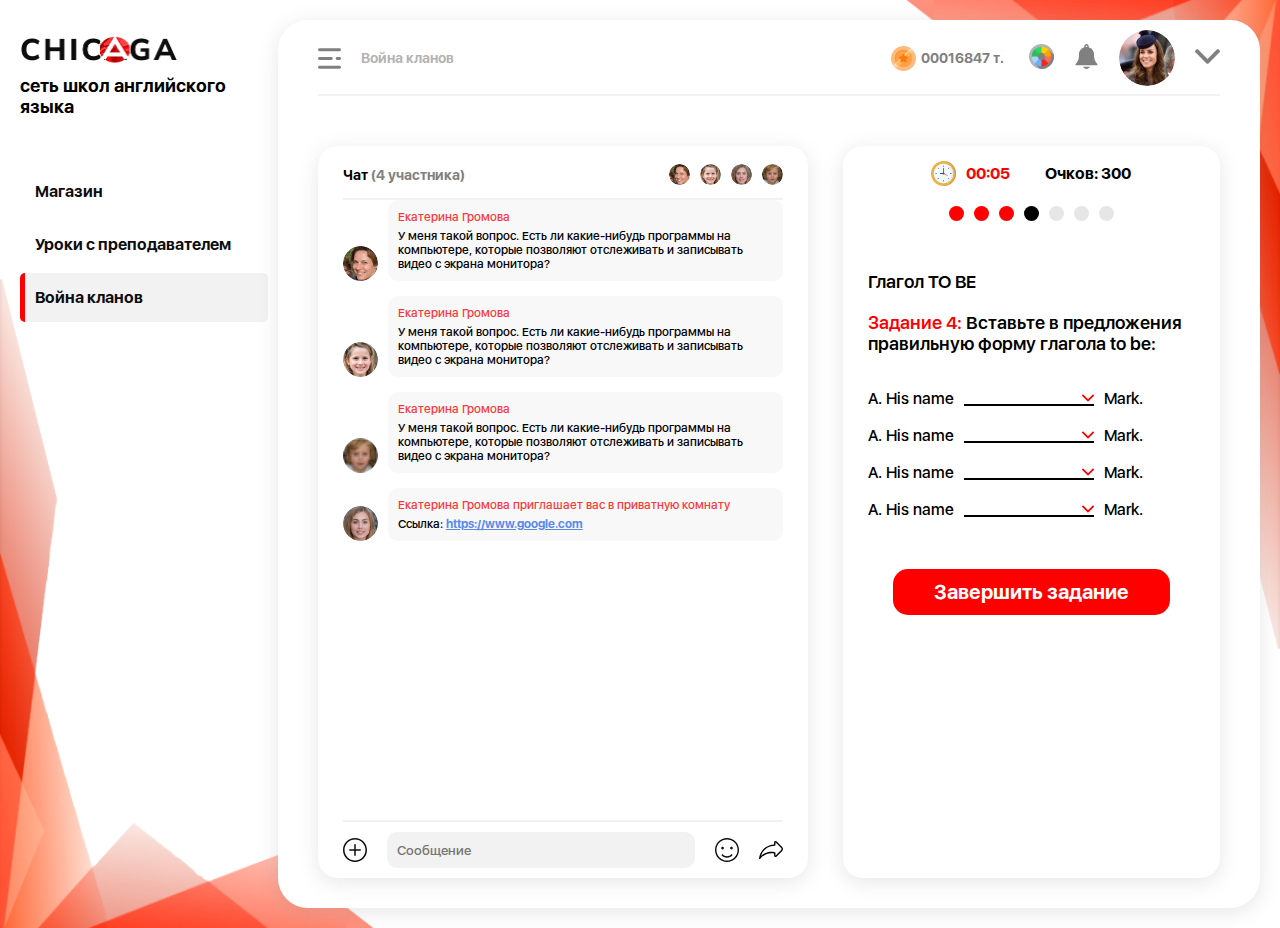
==== commit c1da6545: "Add files via upload" ====
--- a/clan-war.html
+++ b/clan-war.html
@@ -49,47 +49,6 @@
     		</defs>
     	</symbol>
     
-    	<symbol id="choose-theme" viewBox="0 0 25 25">
-    		<path
-    			d="M12.5 25C19.4036 25 25 19.4036 25 12.5C25 5.59644 19.4036 0 12.5 0C5.59644 0 0 5.59644 0 12.5C0 19.4036 5.59644 25 12.5 25Z"
-    			fill="#808080" fill-opacity="0.6" />
-    		<path
-    			d="M18.4234 6.55522L15.8434 9.13521L12.3031 5.59487L5.85728 12.0406L9.39761 15.581L6.55522 18.4233L5.58398 19.3946L11.1125 24.9231C11.5682 24.9735 12.0311 25.0002 12.5002 25.0002C19.4038 25.0002 25.0002 19.4038 25.0002 12.5002C25.0002 12.0311 24.9735 11.5682 24.9231 11.1125L19.3946 5.58398L18.4234 6.55522Z"
-    			fill="#808080" />
-    		<path
-    			d="M12.4991 8.85557L13.3349 5.74736L12.4991 2.73438C9.99985 2.73438 7.50059 3.68779 5.59375 5.59468L7.18833 8.52769L9.92686 9.92773C10.5857 9.2688 11.4947 8.8602 12.4991 8.85557Z"
-    			fill="#2BD765" />
-    		<path
-    			d="M9.90996 15.0889L7.25723 16.7995L5.59375 19.4051C7.50059 21.312 9.99985 22.2654 12.4991 22.2654L13.1281 19.0973L12.4991 16.1787C11.4859 16.174 10.5702 15.7579 9.90996 15.0889Z"
-    			fill="#6CB1F8" />
-    		<path
-    			d="M8.85513 12.517C8.85513 12.5112 8.85552 12.5055 8.85557 12.4998L6.0978 11.9512L2.73438 12.4998C2.73438 14.999 3.68779 17.4982 5.59468 19.4051L9.91094 15.0888C9.2583 14.4275 8.85513 13.5195 8.85513 12.517Z"
-    			fill="#A6D4FD" />
-    		<path
-    			d="M9.92773 9.92778L5.59468 5.59473C3.68779 7.50156 2.73438 10.0008 2.73438 12.5H8.85557C8.8602 11.4957 9.2688 10.5867 9.92773 9.92778Z"
-    			fill="#27BF5A" />
-    		<path
-    			d="M16.1796 12.4998C16.1796 12.5055 16.18 12.5112 16.18 12.517C16.18 13.5283 15.7701 14.4438 15.1074 15.1065L16.99 17.7416L19.406 19.4051C21.3129 17.4982 22.2663 14.999 22.2663 12.4998L19.2878 11.9512L16.1796 12.4998Z"
-    			fill="#FB6B56" />
-    		<path
-    			d="M15.1067 15.1064C14.444 15.7691 13.5285 16.1791 12.5172 16.1791C12.5115 16.1791 12.5058 16.1787 12.5 16.1786V22.2653C14.9993 22.2653 17.4985 21.3119 19.4053 19.405L15.1067 15.1064Z"
-    			fill="#F42520" />
-    		<path
-    			d="M12.5172 8.85513C13.5197 8.85513 14.4278 9.2583 15.0891 9.91089L17.6097 8.20596L19.4053 5.59463C17.4985 3.68779 14.9993 2.73438 12.5 2.73438V8.85557C12.5058 8.85552 12.5115 8.85513 12.5172 8.85513Z"
-    			fill="#FFCE00" />
-    		<path
-    			d="M16.1797 12.5H22.2664C22.2664 10.0008 21.313 7.50156 19.4061 5.59473L15.0898 9.91099C15.7589 10.5712 16.175 11.4869 16.1797 12.5Z"
-    			fill="#FFA300" />
-    	</symbol>
-    
-    	<symbol id="notifications" viewBox="0 0 23 25">
-    		<path d="M11.5 25C12.9986 25 14.2891 24.0948 14.8554 22.8027H8.14453C8.71079 24.0948 10.0014 25 11.5 25Z"
-    			fill="#808080" />
-    		<path
-    			d="M19.0684 12.1026V10.498C19.0684 7.08877 16.8023 4.19917 13.6973 3.25537V2.19727C13.6973 0.985693 12.7116 0 11.5001 0C10.2885 0 9.30279 0.985693 9.30279 2.19727V3.25537C6.19781 4.19917 3.9317 7.08872 3.9317 10.498V12.1026C3.9317 15.0974 2.79019 17.937 0.717489 20.0985C0.514364 20.3104 0.457284 20.6229 0.57242 20.8928C0.687557 21.1627 0.952694 21.3379 1.24615 21.3379H21.754C22.0474 21.3379 22.3125 21.1627 22.4276 20.8928C22.5428 20.6229 22.4857 20.3104 22.2826 20.0985C20.2099 17.937 19.0684 15.0973 19.0684 12.1026ZM12.2325 2.96523C11.9914 2.94199 11.7471 2.92969 11.5001 2.92969C11.253 2.92969 11.0087 2.94199 10.7676 2.96523V2.19727C10.7676 1.79341 11.0962 1.46484 11.5001 1.46484C11.9039 1.46484 12.2325 1.79341 12.2325 2.19727V2.96523Z"
-    			fill="#808080" />
-    	</symbol>
-    
     	<symbol id="arrow-down" viewBox="0 0 20 12">
     		<path
     			d="M10.0042 7.9267L2.52195 0.444753C2.31642 0.238736 2.04163 0.125404 1.74862 0.125404C1.45545 0.125404 1.18081 0.238736 0.974959 0.444753L0.319674 1.10036C0.113496 1.30605 -2.69979e-07 1.58101 -2.62294e-07 1.87402C-2.54609e-07 2.16703 0.113496 2.44166 0.319675 2.64752L9.22797 11.556C9.43447 11.7626 9.71041 11.8758 10.0037 11.875C10.2984 11.8758 10.574 11.7628 10.7806 11.556L19.6803 2.65581C19.8865 2.44995 20 2.17532 20 1.88215C20 1.58914 19.8865 1.31451 19.6803 1.10849L19.025 0.453044C18.5985 0.0265404 17.9042 0.0265404 17.4779 0.453045L10.0042 7.9267Z" />
@@ -166,10 +125,10 @@
     
     	<symbol id="star" viewBox="0 0 25 25">
     		<g clip-path="url(#clip0)">
-    			<path
+    			<path class="path1"
     				d="M24.9641 9.63196C24.878 9.36673 24.6488 9.17352 24.3729 9.13348L16.6228 8.00721L13.1568 0.984423C13.0334 0.734375 12.7788 0.576172 12.5 0.576172C12.2213 0.576172 11.9666 0.734375 11.8432 0.984423L8.37703 8.00716L0.627093 9.13348C0.351264 9.17352 0.121967 9.36673 0.0358832 9.63187C-0.0502983 9.8971 0.0215766 10.1882 0.221186 10.3827L5.82899 15.8492L4.50536 23.5681C4.45824 23.8429 4.57123 24.1206 4.79676 24.2845C5.0223 24.4483 5.32123 24.47 5.5681 24.3402L12.5 20.6958L19.4316 24.3401C19.5388 24.3965 19.6558 24.4243 19.7724 24.4243C19.9243 24.4243 20.0754 24.3772 20.203 24.2845C20.4285 24.1206 20.5415 23.8428 20.4944 23.5681L19.1704 15.8492L24.7788 10.3827C24.9784 10.1881 25.0503 9.89705 24.9641 9.63196Z"
     				fill="#FFCA7B" />
-    			<path
+    			<path class="path2"
     				d="M24.9641 9.63197C24.878 9.36673 24.6488 9.17352 24.3729 9.13348L16.6228 8.00721L13.1568 0.984423C13.0334 0.734375 12.7788 0.576172 12.5 0.576172V20.6958L19.4317 24.3402C19.5389 24.3965 19.6558 24.4243 19.7724 24.4243C19.9243 24.4243 20.0755 24.3772 20.203 24.2845C20.4286 24.1206 20.5415 23.8429 20.4944 23.5681L19.1704 15.8492L24.7787 10.3827C24.9784 10.1881 25.0503 9.89705 24.9641 9.63197Z"
     				fill="#FFBB7E" />
     		</g>
@@ -180,6 +139,22 @@
     		</defs>
     	</symbol>
     
+    	<symbol id="inactive-star" viewBox="0 0 35 35">
+    		<g clip-path="url(#clip0)">
+    			<path
+    				d="M34.9498 13.4845C34.8292 13.1132 34.5083 12.8427 34.1221 12.7866L23.2719 11.2099L18.4195 1.37795C18.2468 1.02788 17.8904 0.806396 17.5 0.806396C17.1098 0.806396 16.7533 1.02788 16.5805 1.37795L11.7278 11.2098L0.87793 12.7866C0.491769 12.8427 0.170754 13.1132 0.0502365 13.4844C-0.0704176 13.8557 0.0302073 14.2632 0.30966 14.5355L8.16058 22.1887L6.3075 32.9951C6.24153 33.3798 6.39972 33.7685 6.71547 33.998C7.03122 34.2274 7.44972 34.2577 7.79534 34.076L17.5 28.9738L27.2043 34.076C27.3544 34.1548 27.5181 34.1937 27.6814 34.1937C27.894 34.1937 28.1056 34.1278 28.2842 33.998C28.5999 33.7685 28.7581 33.3797 28.6922 32.9951L26.8385 22.1887L34.6903 14.5355C34.9698 14.2631 35.0704 13.8556 34.9498 13.4845Z"
+    				fill="#808080" fill-opacity="0.5" />
+    			<path
+    				d="M34.9497 13.4845C34.8291 13.1132 34.5083 12.8427 34.122 12.7866L23.2719 11.2099L18.4195 1.37795C18.2468 1.02788 17.8903 0.806396 17.5 0.806396V28.9739L27.2043 34.076C27.3544 34.1549 27.5182 34.1938 27.6814 34.1938C27.894 34.1938 28.1057 34.1278 28.2842 33.9981C28.6 33.7686 28.7582 33.3798 28.6922 32.9951L26.8385 22.1887L34.6902 14.5355C34.9698 14.2631 35.0704 13.8556 34.9497 13.4845Z"
+    				fill="#A3A3A3" fill-opacity="0.5" />
+    		</g>
+    		<defs>
+    			<clipPath id="clip0">
+    				<rect width="35" height="35" fill="white" />
+    			</clipPath>
+    		</defs>
+    	</symbol>
+    
     	<symbol id="brains" viewBox="0 0 25 23">
     		<path
     			d="M0.730469 12.3982C0.730869 13.205 0.974494 13.9931 1.42955 14.6594C1.8846 15.3257 2.52995 15.8394 3.28137 16.1333C3.11403 16.6322 3.0797 17.1662 3.18175 17.6824C3.2838 18.1987 3.51871 18.6794 3.86329 19.0771C4.20787 19.4748 4.65021 19.7758 5.14665 19.9504C5.64309 20.1249 6.17647 20.167 6.69414 20.0725C6.90815 20.7674 7.36437 21.3624 7.97988 21.7495C8.59539 22.1366 9.32935 22.29 10.0484 22.1819C10.7674 22.0737 11.4238 21.7112 11.8982 21.1602C12.3726 20.6092 12.6336 19.9063 12.6337 19.1791V3.67004C12.6328 2.87709 12.3215 2.11602 11.7665 1.54963C11.2116 0.983246 10.457 0.656532 9.66424 0.639383C8.87147 0.622233 8.10348 0.916011 7.52455 1.45787C6.94561 1.99972 6.60172 2.74663 6.56644 3.53879C6.51941 3.53688 6.47348 3.53141 6.4259 3.53141C5.81567 3.53049 5.21521 3.68466 4.6809 3.97944C4.14659 4.27421 3.69595 4.69993 3.37129 5.21663C3.04662 5.73333 2.85859 6.32405 2.82482 6.93335C2.79106 7.54264 2.91269 8.15052 3.17828 8.69993C2.45219 9.00786 1.83284 9.5228 1.39753 10.1805C0.962223 10.8382 0.730219 11.6095 0.730469 12.3982Z"
@@ -269,15 +244,15 @@
     	</symbol>
     
     	<symbol id="plus" viewBox="0 0 24 24">
-    <path
-    	d="M12 24C5.38293 24 0 18.6171 0 12C0 5.38293 5.38293 0 12 0C18.6171 0 24 5.38293 24 12C24 18.6171 18.6171 24 12 24ZM12 1.5C6.21002 1.5 1.5 6.21002 1.5 12C1.5 17.79 6.21002 22.5 12 22.5C17.79 22.5 22.5 17.79 22.5 12C22.5 6.21002 17.79 1.5 12 1.5Z"
-    	fill="#0D0D0D" />
-    <path
-    	d="M17.25 12.75H6.75C6.336 12.75 6 12.414 6 12C6 11.586 6.336 11.25 6.75 11.25H17.25C17.664 11.25 18 11.586 18 12C18 12.414 17.664 12.75 17.25 12.75Z"
-    	fill="#0D0D0D" />
-    <path
-    	d="M12 18C11.586 18 11.25 17.664 11.25 17.25V6.75C11.25 6.336 11.586 6 12 6C12.414 6 12.75 6.336 12.75 6.75V17.25C12.75 17.664 12.414 18 12 18Z"
-    	fill="#0D0D0D" />
+    		<path
+    			d="M12 24C5.38293 24 0 18.6171 0 12C0 5.38293 5.38293 0 12 0C18.6171 0 24 5.38293 24 12C24 18.6171 18.6171 24 12 24ZM12 1.5C6.21002 1.5 1.5 6.21002 1.5 12C1.5 17.79 6.21002 22.5 12 22.5C17.79 22.5 22.5 17.79 22.5 12C22.5 6.21002 17.79 1.5 12 1.5Z"
+    			fill="#0D0D0D" />
+    		<path
+    			d="M17.25 12.75H6.75C6.336 12.75 6 12.414 6 12C6 11.586 6.336 11.25 6.75 11.25H17.25C17.664 11.25 18 11.586 18 12C18 12.414 17.664 12.75 17.25 12.75Z"
+    			fill="#0D0D0D" />
+    		<path
+    			d="M12 18C11.586 18 11.25 17.664 11.25 17.25V6.75C11.25 6.336 11.586 6 12 6C12.414 6 12.75 6.336 12.75 6.75V17.25C12.75 17.664 12.414 18 12 18Z"
+    			fill="#0D0D0D" />
     	</symbol>
     
     	<symbol id="smile2" viewBox="0 0 24 24">
@@ -300,9 +275,1376 @@
     			d="M13.9634 5.36955C13.8712 5.08606 13.6198 4.88536 13.3235 4.85855L9.28209 4.49165L7.68491 0.752327C7.56699 0.477603 7.29867 0.300293 7.00002 0.300293C6.70137 0.300293 6.43295 0.477603 6.31578 0.752327L4.7186 4.49165L0.676564 4.85855C0.380264 4.88589 0.129359 5.0866 0.0366455 5.36955C-0.0555345 5.65303 0.0295958 5.96396 0.25369 6.1605L3.30866 8.83927L2.4079 12.8065C2.342 13.0982 2.45522 13.3999 2.69726 13.5748C2.82736 13.6694 2.98021 13.7166 3.13359 13.7166C3.2654 13.7166 3.39732 13.6815 3.51513 13.611L7.00002 11.5273L10.4843 13.611C10.7399 13.7638 11.0613 13.7498 11.3028 13.5748C11.5448 13.3999 11.658 13.0982 11.5921 12.8065L10.6914 8.83927L13.7464 6.1605C13.9703 5.96396 14.0556 5.65367 13.9634 5.36955Z"
     			fill="#808080" fill-opacity="0.1" />
     	</symbol>
+    
+    	<symbol id="wrong" viewBox="0 0 14 14">
+    		<g clip-path="url(#clip0)">
+    			<path
+    				d="M7.00002 14C10.866 14 14 10.866 14 7.00002C14 3.13401 10.866 0 7.00002 0C3.13401 0 0 3.13401 0 7.00002C0 10.866 3.13401 14 7.00002 14Z"
+    				fill="#FE8F8F" />
+    			<path
+    				d="M14 6.99949C14 10.8495 10.85 13.9995 7.00001 13.9995C4.76877 13.9995 2.80002 12.9933 1.53125 11.3745C2.7125 12.337 4.24376 12.9058 5.90624 12.9058C9.75626 12.9058 12.9063 9.75577 12.9063 5.90576C12.9063 4.24327 12.3375 2.71201 11.375 1.53076C12.9938 2.79947 14 4.76822 14 6.99949Z"
+    				fill="#FF0000" fill-opacity="0.4" />
+    			<path
+    				d="M10.1937 10.1932C9.93124 10.4557 9.49372 10.4557 9.23123 10.1932L6.99999 7.962L4.76875 10.1932C4.50626 10.4557 4.06873 10.4557 3.80624 10.1932C3.54375 9.93075 3.54375 9.49323 3.80624 9.23074L6.03748 6.9995L3.80624 4.76826C3.54375 4.50577 3.54375 4.06824 3.80624 3.80575C4.06873 3.54326 4.50626 3.54326 4.76875 3.80575L6.99999 6.03699L9.23123 3.80575C9.49372 3.54326 9.93124 3.54326 10.1937 3.80575C10.4562 4.06824 10.4562 4.50577 10.1937 4.76826L7.96249 6.9995L10.1937 9.23074C10.4562 9.49323 10.4562 9.93072 10.1937 10.1932Z"
+    				fill="white" />
+    		</g>
+    		<defs>
+    			<clipPath id="clip0">
+    				<rect width="14" height="14" fill="white" />
+    			</clipPath>
+    		</defs>
+    	</symbol>
+    
+    	<symbol id="right" viewBox="0 0 14 14">
+    		<g clip-path="url(#clip0)">
+    			<path
+    				d="M7.00001 14C10.866 14 14 10.866 14 7.00001C14 3.13401 10.866 0 7.00001 0C3.13401 0 0 3.13401 0 7.00001C0 10.866 3.13401 14 7.00001 14Z"
+    				fill="#FFCA7B" />
+    			<path
+    				d="M14 6.99998C14 10.85 10.85 14 7.00001 14C4.76877 14 2.80002 12.9937 1.53125 11.375C2.7125 12.3375 4.24376 12.9063 5.90624 12.9063C9.75626 12.9063 12.9063 9.75626 12.9063 5.90624C12.9063 4.24376 12.3375 2.7125 11.375 1.53125C12.9938 2.79996 14 4.76871 14 6.99998Z"
+    				fill="#FFBB7E" />
+    			<path
+    				d="M10.8081 4.9875L6.25814 9.97502C5.95187 10.325 5.42689 10.325 5.12063 9.97502L3.19562 7.83127C2.93313 7.525 2.93313 7.04377 3.23936 6.7375C3.54563 6.47501 4.02686 6.47501 4.33313 6.78124L5.68938 8.3125L9.67063 3.98125C9.97689 3.67499 10.4581 3.63125 10.7644 3.93751C11.0706 4.2 11.0706 4.72501 10.8081 4.9875Z"
+    				fill="white" />
+    		</g>
+    		<defs>
+    			<clipPath id="clip0">
+    				<rect width="14" height="14" fill="white" />
+    			</clipPath>
+    		</defs>
+    	</symbol>
+    
+    	<symbol id="close" viewBox="0 0 15 15">
+    		<path
+    			d="M8.87424 7.49996L14.7149 1.65908C15.0951 1.27915 15.0951 0.664869 14.7149 0.284944C14.335 -0.0949812 13.7207 -0.0949812 13.3408 0.284944L7.49992 6.12582L1.65922 0.284944C1.27911 -0.0949812 0.665003 -0.0949812 0.285078 0.284944C-0.0950258 0.664869 -0.0950258 1.27915 0.285078 1.65908L6.12579 7.49996L0.285078 13.3408C-0.0950258 13.7208 -0.0950258 14.3351 0.285078 14.715C0.474417 14.9045 0.723371 14.9997 0.972146 14.9997C1.22092 14.9997 1.4697 14.9045 1.65922 14.715L7.49992 8.8741L13.3408 14.715C13.5303 14.9045 13.7791 14.9997 14.0279 14.9997C14.2767 14.9997 14.5254 14.9045 14.7149 14.715C15.0951 14.3351 15.0951 13.7208 14.7149 13.3408L8.87424 7.49996Z"
+    			fill="#0D0D0D" />
+    	</symbol>
+    
+    	<symbol id="cart" viewBox="0 0 20 20">
+    		<path
+    			d="M19.698 9.31618C19.698 8.6321 19.1382 8.07227 18.4541 8.07227H1.54843C0.864345 8.07227 0.304688 8.6321 0.304688 9.31618C0.304688 9.89769 0.710491 10.3856 1.25191 10.52L2.96702 18.634C2.96702 19.3857 3.58192 20.0006 4.33363 20.0006H15.8927C16.6444 20.0006 17.2593 19.3857 17.2593 18.634L18.9931 10.4314C19.4081 10.2293 19.698 9.80665 19.698 9.31618ZM5.89179 17.0483C5.89179 17.2832 5.69956 17.4753 5.46465 17.4753H5.34694C5.11203 17.4753 4.91979 17.283 4.91979 17.0483V12.0498C4.91979 11.8148 5.11203 11.6228 5.34694 11.6228H5.46465C5.69956 11.6228 5.89179 11.8148 5.89179 12.0498V17.0483ZM9.01861 17.0483C9.01861 17.2832 8.82638 17.4753 8.59147 17.4753H8.47375C8.23884 17.4753 8.04661 17.283 8.04661 17.0483V12.0498C8.04661 11.8148 8.23867 11.6228 8.47375 11.6228H8.59147C8.82638 11.6228 9.01861 11.8148 9.01861 12.0498V17.0483ZM12.1453 17.0483C12.1453 17.2832 11.9532 17.4753 11.7181 17.4753H11.6006C11.3657 17.4753 11.1736 17.283 11.1736 17.0483V12.0498C11.1736 11.8148 11.3657 11.6228 11.6006 11.6228H11.7183C11.9532 11.6228 12.1454 11.8148 12.1454 12.0498L12.1453 17.0483ZM15.2721 17.0483C15.2721 17.2832 15.0798 17.4753 14.8451 17.4753H14.7274C14.4925 17.4753 14.3002 17.283 14.3002 17.0483V12.0498C14.3002 11.8148 14.4925 11.6228 14.7274 11.6228H14.8451C15.08 11.6228 15.2721 11.8148 15.2721 12.0498V17.0483Z"
+    			fill="#0D0D0D" />
+    		<path
+    			d="M4.52379 6.00065C4.911 3.30425 7.22398 1.22963 10.0276 1.22963C12.8312 1.22963 15.1444 3.30425 15.5316 6.00065C15.588 6.92137 16.7741 6.77406 16.7741 6.00065C16.3792 2.62275 13.5117 0 10.0276 0C6.54368 0 3.67604 2.62275 3.28125 6.00065C3.28125 6.95837 4.53893 6.9952 4.52379 6.00065Z"
+    			fill="#0D0D0D" />
+    	</symbol>
+    
+    	<symbol id="bin" viewBox="0 0 15 19">
+    		<path
+    			d="M14.4097 5.38086C14.8025 5.38086 15.0748 4.98375 14.9276 4.6196C14.4046 3.32667 13.1361 2.41211 11.6579 2.41211H10.9746C10.7197 1.06604 9.53954 0 8.09539 0H6.90789C5.46467 0 4.2837 1.06534 4.02872 2.41211H3.34539C1.86717 2.41211 0.598702 3.32667 0.0757196 4.6196C-0.0715675 4.98375 0.200778 5.38086 0.593581 5.38086H14.4097ZM6.90789 1.11328H8.09539C8.90808 1.11328 9.59795 1.66005 9.83018 2.41211H5.1731C5.40533 1.66005 6.09519 1.11328 6.90789 1.11328Z"
+    			fill="#808080" />
+    		<path
+    			d="M2.12386 17.4487C2.1858 18.3186 2.91748 19 3.78955 19H11.2159C12.088 19 12.8197 18.3186 12.8816 17.4487L13.6618 6.49414H1.34375L2.12386 17.4487ZM9.02494 9.47221C9.04031 9.16516 9.30211 8.92837 9.60867 8.94406C9.91572 8.95943 10.1522 9.22079 10.1368 9.52779L9.83994 15.4653C9.82506 15.7629 9.5791 15.9941 9.28445 15.9941C8.96394 15.9941 8.71222 15.7261 8.72803 15.4097L9.02494 9.47221ZM5.39684 8.94406C5.70347 8.92866 5.96524 9.1652 5.98057 9.47221L6.27744 15.4097C6.29325 15.7262 6.04135 15.9941 5.72102 15.9941C5.42637 15.9941 5.18041 15.7629 5.16553 15.4653L4.86866 9.52779C4.85333 9.22079 5.08979 8.95943 5.39684 8.94406Z"
+    			fill="#808080" />
+    	</symbol>
+    
+    	<symbol id="long-arrow" viewBox="0 0 34 12">
+    		<path
+    			d="M33.6509 5.39494L25.5175 0.699097C25.1835 0.506337 24.7566 0.620765 24.5638 0.954621C24.3709 1.28855 24.4854 1.71547 24.8193 1.9083L30.6987 5.30271H0.698152C0.312563 5.30271 0 5.61534 0 6.00086C0 6.38631 0.312563 6.69902 0.698152 6.69902H30.694L24.8193 10.0908C24.4854 10.2837 24.3709 10.7106 24.5638 11.0445C24.6931 11.2685 24.9277 11.3937 25.169 11.3937C25.2874 11.3937 25.4075 11.3634 25.5175 11.3L33.6509 6.60414C33.8669 6.47945 34 6.24892 34 5.99954C34 5.75016 33.8669 5.51963 33.6509 5.39494Z"
+    			fill="white" />
+    	</symbol>
+    
+    	<symbol id="delivery" viewBox="0 0 25 25">
+    		<circle cx="12.5" cy="12.5" r="12.5" fill="#808080" />
+    		<path
+    			d="M20.7855 12.1709C20.7259 12.1584 20.6695 12.1466 20.6195 12.1336C20.0517 11.986 19.7926 11.905 19.601 11.5351L18.8752 10.0658C18.642 9.61554 18.0397 9.2492 17.5327 9.2492H16.2406V7.55251C16.2406 7.24787 15.9928 7 15.688 7L6.68886 7.00904C6.39235 7.00904 6.16875 7.24467 6.16875 7.55715V8.05865H3.8634C3.38733 8.05869 3 8.44598 3 8.92209C3 9.39819 3.38733 9.78549 3.8634 9.78549H6.16871V10.613H4.65935C4.18328 10.613 3.79595 11.0004 3.79595 11.4764C3.79595 11.9525 4.18328 12.3398 4.65935 12.3398H6.16871V13.1674H5.45529C4.97923 13.1674 4.59189 13.5547 4.59189 14.0308C4.59189 14.5068 4.97923 14.8942 5.45529 14.8942H6.16871V15.7597C6.16871 16.0643 6.41658 16.3122 6.72123 16.3122H7.65734C7.80313 17.3114 8.6655 18.0812 9.70459 18.0812C10.7438 18.0812 11.6062 17.3114 11.752 16.3122H15.5405C15.5602 16.3122 15.5803 16.3109 15.6005 16.3096C15.7451 17.31 16.608 18.0812 17.648 18.0812C18.6872 18.0812 19.5496 17.3114 19.6955 16.3122H21.0401C21.5694 16.3122 22 15.8816 22 15.3524V13.7237C22 12.4258 21.2691 12.2724 20.7855 12.1709ZM17.648 15.26C18.0629 15.26 18.4005 15.5974 18.4005 16.0122C18.4005 16.427 18.0629 16.7644 17.648 16.7644C17.2333 16.7644 16.8959 16.427 16.8959 16.0122C16.8959 15.5974 17.2333 15.26 17.648 15.26ZM16.2406 12.054V10.0505H17.228C17.6075 10.0505 18.0756 10.3353 18.2494 10.6706L18.8952 11.9781C18.9089 12.0045 18.9231 12.0298 18.9378 12.0539H16.2406V12.054ZM10.457 16.0122C10.457 16.4269 10.1195 16.7644 9.70459 16.7644C9.28986 16.7644 8.95248 16.4269 8.95248 16.0122C8.95248 15.5974 9.28986 15.26 9.70459 15.26C10.1195 15.26 10.457 15.5974 10.457 16.0122Z"
+    			fill="white" />
+    	</symbol>
+    
+    	<symbol id="help" viewBox="0 0 25 25">
+    		<path
+    			d="M12.5 0C5.60722 0 0 5.60722 0 12.5C0 19.3928 5.60722 25 12.5 25C19.3928 25 25 19.3928 25 12.5C25 5.60722 19.3928 0 12.5 0ZM12.5 19.7916C11.9249 19.7916 11.4584 19.3251 11.4584 18.75C11.4584 18.1749 11.9249 17.7084 12.5 17.7084C13.0751 17.7084 13.5416 18.1749 13.5416 18.75C13.5416 19.3251 13.0751 19.7916 12.5 19.7916ZM14.1489 13.1687C13.7802 13.3385 13.5416 13.7104 13.5416 14.1157V14.5834C13.5416 15.1583 13.076 15.625 12.5 15.625C11.924 15.625 11.4584 15.1583 11.4584 14.5834V14.1157C11.4584 12.9 12.1729 11.7855 13.2761 11.2761C14.3375 10.7876 15.1041 9.49059 15.1041 8.8541C15.1041 7.41882 13.9364 6.25 12.5 6.25C11.0636 6.25 9.8959 7.41882 9.8959 8.8541C9.8959 9.42917 9.43012 9.8959 8.8541 9.8959C8.27808 9.8959 7.8125 9.42917 7.8125 8.8541C7.8125 6.26984 9.91554 4.1666 12.5 4.1666C15.0845 4.1666 17.1875 6.26984 17.1875 8.8541C17.1875 10.2615 15.9666 12.3302 14.1489 13.1687Z"
+    			fill="#808080" />
+    	</symbol>
+    
+    	<symbol id="hoodie" viewBox="0 0 64 64">
+    		<path d="M16 61.7148H48V64.0006H16V61.7148Z" fill="#F0A993" />
+    		<path
+    			d="M10.7986 18.1484C9.31778 18.8452 8.20678 20.1435 7.74717 21.7142L0.135742 48.1484C-0.118449 49.0384 -0.00200585 49.9934 0.458601 50.7962C0.919207 51.5991 1.68484 52.1815 2.58146 52.4113L6.74146 53.4856C7.63947 53.7151 8.59213 53.5712 9.38231 53.0867C10.1725 52.6023 10.7329 51.8185 10.9357 50.9142C11.0386 50.4913 11.0843 52.9027 10.2843 21.1999C10.2555 20.1589 10.4302 19.1224 10.7986 18.1484Z"
+    			fill="#F0A993" />
+    		<path
+    			d="M32 6.85714C36.5714 6.85714 40 5.05143 40 3.42857C40 2.01143 37.3943 0.457143 33.68 0.08C33.1429 0 32.5943 0 32 0C27.4286 0 24 1.80571 24 3.42857C24 5.05143 27.4286 6.85714 32 6.85714Z"
+    			fill="#F0A993" />
+    		<path
+    			d="M43.8974 47.5536C40.8917 46.4107 39.086 43.7479 38.8231 39.9307C38.7878 39.3395 38.3066 38.8732 37.7145 38.8564H26.286C25.6806 38.8554 25.1794 39.3265 25.1431 39.9307C24.8802 43.7479 23.0745 46.4564 20.0688 47.5536C19.6593 47.7377 19.3955 48.1446 19.3945 48.5936V52.5707C19.3945 53.2019 19.9062 53.7136 20.5374 53.7136H43.4288C44.06 53.7136 44.5717 53.2019 44.5717 52.5707V48.5936C44.5707 48.1446 44.3069 47.7377 43.8974 47.5536Z"
+    			fill="#F0A993" />
+    		<path
+    			d="M2.01029 54.6287C1.61445 54.5117 1.23152 54.3547 0.867433 54.1602L0.261719 56.5259L6.856 58.2859L7.46172 55.9316C6.52458 55.8516 6.43315 55.7716 2.01029 54.6287Z"
+    			fill="#F0A993" />
+    		<path
+    			d="M46.856 15.0745L42.2846 13.7145H39.9989C39.3677 13.7145 38.856 13.2028 38.856 12.5717C38.856 11.9405 39.3677 11.4288 39.9989 11.4288C42.1132 11.4288 41.3818 11.4288 41.7132 11.3602C42.8309 11.0805 43.5656 10.0126 43.4275 8.8688C43.2999 7.38008 42.8305 5.94086 42.056 4.66309C39.8503 10.6631 24.0675 10.6174 21.9303 4.66309C21.162 5.93454 20.6967 7.36577 20.5703 8.84594C20.4239 9.987 21.1484 11.059 22.2618 11.3488C22.616 11.4402 21.8618 11.4288 23.9875 11.4288C24.6187 11.4288 25.1303 11.9405 25.1303 12.5717C25.1303 13.2028 24.6187 13.7145 23.9875 13.7145H21.7703L17.1418 15.0745C14.4348 15.8298 12.5646 18.2985 12.5703 21.1088L13.4503 57.2002C13.4503 58.4626 14.4737 59.4859 15.736 59.4859H48.2618C49.5241 59.4859 50.5475 58.4626 50.5475 57.2002L51.4275 21.1202C51.4423 18.3044 49.5694 15.8274 46.856 15.0745ZM34.2846 13.7145H36.5703C37.2015 13.7145 37.7132 14.2262 37.7132 14.8574C37.7132 15.4886 37.2015 16.0002 36.5703 16.0002V27.4288C36.5703 28.06 36.0587 28.5717 35.4275 28.5717C34.7963 28.5717 34.2846 28.06 34.2846 27.4288V16.0002C33.6534 16.0002 33.1418 15.4886 33.1418 14.8574C33.1418 14.2262 33.6534 13.7145 34.2846 13.7145ZM27.4275 13.7145H29.7132C30.3444 13.7145 30.856 14.2262 30.856 14.8574C30.856 15.4886 30.3444 16.0002 29.7132 16.0002V27.4288C29.7132 28.06 29.2015 28.5717 28.5703 28.5717C27.9391 28.5717 27.4275 28.06 27.4275 27.4288V16.0002C26.7963 16.0002 26.2846 15.4886 26.2846 14.8574C26.2846 14.2262 26.7963 13.7145 27.4275 13.7145ZM46.856 52.5717C46.856 54.4652 45.321 56.0002 43.4275 56.0002H20.5703C18.6768 56.0002 17.1418 54.4652 17.1418 52.5717V48.5945C17.1469 47.1908 18.0072 45.9321 19.3132 45.4174C22.0218 44.4231 22.7418 41.7945 22.9018 39.7717C23.021 37.9854 24.4945 36.5916 26.2846 36.5717H37.7132C39.5209 36.5676 41.0212 37.9679 41.1418 39.7717C41.2903 41.7945 42.0218 44.4231 44.7303 45.4174C46.0183 45.9465 46.8584 47.2021 46.856 48.5945V52.5717Z"
+    			fill="#F0A993" />
+    		<path
+    			d="M57.2541 53.4856L61.4141 52.4113C62.3107 52.1815 63.0763 51.5991 63.5369 50.7962C63.9975 49.9934 64.114 49.0384 63.8598 48.1484L56.2483 21.7142C55.7887 20.1435 54.6777 18.8452 53.1969 18.1484C53.5624 19.1153 53.737 20.1437 53.7112 21.177C52.9112 52.8913 52.9569 50.4913 53.0598 50.8913C53.2574 51.7999 53.8156 52.5893 54.6064 53.0784C55.3973 53.5675 56.3528 53.7145 57.2541 53.4856Z"
+    			fill="#F0A993" />
+    		<path
+    			d="M61.9869 54.6282C57.0154 55.9082 57.4154 55.8511 56.5469 55.8739L57.1412 58.2854L63.7812 56.5825L63.1755 54.2168C62.7945 54.3946 62.3962 54.5325 61.9869 54.6282Z"
+    			fill="#F0A993" />
+    	</symbol>
+    
+    	<symbol id="coffee" viewBox="0 0 52 64">
+    		<path
+    			d="M26.7933 47.9939C32.3767 46.9582 33.894 37.6377 29.8511 33.5547C30.2532 36.2717 29.4116 39.1389 27.3247 41.2259C25.4834 43.0672 25.3066 45.9518 26.7933 47.9939Z"
+    			fill="#B86756" />
+    		<path
+    			d="M24.672 38.5738C26.5133 36.7325 26.69 33.8478 25.2034 31.8057C19.62 32.8414 18.1028 42.162 22.1456 46.245C21.7434 43.5279 22.5851 40.6607 24.672 38.5738Z"
+    			fill="#B86756" />
+    		<path
+    			d="M8.06372 62.2945C8.15147 63.2604 8.96134 63.9998 9.93097 63.9998H42.0642C43.034 63.9998 43.8437 63.2603 43.9315 62.2945L47.4522 23.5664H4.54297L8.06372 62.2945ZM25.9977 27.9832C31.7217 27.9832 35.9061 33.5915 35.9061 39.8998C35.4146 55.7554 16.5253 55.6249 16.0895 39.8997C16.0895 33.4814 20.3648 27.9832 25.9977 27.9832Z"
+    			fill="#B86756" />
+    		<path
+    			d="M43.8854 1.42025C43.6768 0.585625 42.9268 0 42.0664 0H9.93319C9.07281 0 8.32281 0.585625 8.11419 1.42025L7.39844 4.28337H44.6012L43.8854 1.42025Z"
+    			fill="#B86756" />
+    		<path
+    			d="M51.9181 17.4868L49.9099 9.45345C49.7012 8.61883 48.9512 8.0332 48.0909 8.0332H3.90748C3.04711 8.0332 2.29711 8.61883 2.08848 9.45345L0.080235 17.4868C-0.23364 18.627 0.71411 19.8473 1.89923 19.8166H50.0991C51.2795 19.8466 52.2367 18.6277 51.9181 17.4868Z"
+    			fill="#B86756" />
+    	</symbol>
+    
+    	<symbol id="tree" viewBox="0 0 24 26">
+    		<path
+    			d="M22.204 13.419C22.8424 12.7436 23.2143 11.7931 23.2143 10.8009C23.2143 9.14452 22.1937 7.71071 20.7888 7.31365C20.6074 6.04423 19.9374 4.9245 18.9403 4.25302C18.7383 2.96927 17.7305 2.00057 16.5433 2.00057C16.0891 2.00057 15.6556 2.13809 15.2789 2.39596C14.9681 1.7815 14.5379 1.25221 14.0129 0.843323C13.3046 0.291636 12.4727 0 11.6071 0C10.1238 0 8.75745 0.877193 7.99873 2.27611C7.66865 2.0964 7.30357 2.00062 6.93363 2.00062C5.80946 2.00062 4.83596 2.87254 4.5709 4.07128C3.41776 4.70244 2.62557 5.91316 2.42585 7.3136C1.02075 7.71051 0 9.14441 0 10.8009C0 11.7931 0.371882 12.7435 1.01018 13.4189C0.807286 13.9318 0.70128 14.4893 0.70128 15.0534C0.70128 17.2794 2.31825 19.0904 4.30575 19.0904C4.35136 19.0904 4.39747 19.0893 4.44408 19.0872C4.8619 19.893 5.62865 20.3961 6.47969 20.3961C7.26145 20.3961 7.98304 19.9613 8.41794 19.257L10.0511 20.7353L10.053 21.4878C10.0539 22.8209 9.69759 24.1061 9.0226 25.2042C8.88064 25.4352 8.93274 25.7514 9.13899 25.9104C9.21748 25.971 9.30702 26 9.39566 26C9.53985 26 9.68163 25.9231 9.76954 25.7801C10.5492 24.5116 10.9608 23.027 10.9597 21.486L10.9573 20.4907C10.9569 20.3378 10.895 20.1933 10.7888 20.0972L8.07558 17.6414C7.62612 17.2343 7.36836 16.6296 7.36836 15.9822V13.8127C7.5528 14.3232 7.87155 14.7572 8.27517 15.0599V15.9822C8.27517 16.3215 8.41024 16.6384 8.64587 16.8518L10.2188 18.2756C10.3011 18.3501 10.402 18.3885 10.5039 18.3885C10.5703 18.3885 10.6372 18.3721 10.6994 18.3387C10.8571 18.2543 10.9574 18.0758 10.9572 17.88L10.9545 15.0777C11.0204 15.0294 11.0846 14.9779 11.1466 14.9222C11.5171 14.9796 11.8879 14.9823 12.2585 14.9319L12.2579 15.5336C12.2577 15.7294 12.358 15.9079 12.5158 15.9924C12.578 16.0257 12.6448 16.042 12.7113 16.042C12.8132 16.042 12.9142 16.0036 12.9965 15.929L13.4832 15.4882C13.6039 15.5087 13.7267 15.5197 13.8509 15.5197C14.535 15.5197 15.154 15.202 15.5967 14.6915C15.4807 14.9196 15.3268 15.1247 15.1389 15.2949L12.4264 17.7496C12.32 17.8459 12.2582 17.9908 12.258 18.1441L12.2546 21.487C12.2536 23.0271 12.6652 24.5116 13.4448 25.7802C13.5327 25.9232 13.6745 26.0001 13.8187 26.0001C13.9074 26.0001 13.9969 25.9711 14.0754 25.9105C14.2817 25.7515 14.3337 25.4353 14.1918 25.2043C13.5168 24.1062 13.1605 22.821 13.1614 21.488L13.1636 19.2826C13.4123 19.3569 13.6698 19.3954 13.9291 19.3954C14.2254 19.3954 14.5146 19.3473 14.793 19.2518C15.2275 19.9593 15.9509 20.3962 16.7347 20.3962C17.5858 20.3962 18.3525 19.8932 18.7703 19.0873C18.8169 19.0894 18.8631 19.0905 18.9087 19.0905C19.2739 19.0905 19.6345 19.0294 19.9803 18.9089C20.2194 18.8256 20.353 18.541 20.2786 18.2732C20.2042 18.0054 19.9501 17.8557 19.711 17.9391C19.4524 18.0291 19.1825 18.0748 18.9087 18.0748C18.795 18.0748 18.6805 18.0663 18.5584 18.0485C18.3533 18.0189 18.1567 18.148 18.0796 18.3626C17.8574 18.981 17.3295 19.3806 16.7347 19.3806C16.1624 19.3806 15.6422 19.0016 15.4096 18.415C15.3601 18.2902 15.2677 18.1929 15.1534 18.1453C15.0391 18.0976 14.9125 18.1035 14.8021 18.1617C14.5277 18.3064 14.234 18.3798 13.9291 18.3798C13.7135 18.3798 13.4998 18.3414 13.2966 18.268L15.709 16.0848C16.3367 15.5163 16.7105 14.6864 16.749 13.7892C16.8827 13.8146 17.0188 13.8282 17.1563 13.8282C18.4615 13.8282 19.5301 12.6717 19.5883 11.2256C20.3034 10.4814 20.7413 9.47307 20.8239 8.38859C21.6972 8.76269 22.3075 9.7154 22.3075 10.8009C22.3075 11.6174 21.9563 12.3947 21.3681 12.8802C21.1821 13.0337 21.1289 13.3193 21.2446 13.5433C21.4585 13.9574 21.5788 14.4093 21.6021 14.8862C21.6153 15.1569 21.8154 15.3664 22.0544 15.3664C22.0628 15.3664 22.0712 15.3661 22.0796 15.3656C22.3296 15.3503 22.5212 15.1108 22.5076 14.8308C22.4838 14.3452 22.3799 13.8643 22.204 13.419ZM7.50556 18.4312L7.70932 18.6156C7.44698 19.0863 6.98369 19.3805 6.47969 19.3805C5.88491 19.3805 5.35697 18.9809 5.1348 18.3625C5.05772 18.1479 4.86103 18.0188 4.65596 18.0485C4.53567 18.0659 4.41788 18.0748 4.30575 18.0748C2.81822 18.0748 1.60809 16.7194 1.60809 15.0535C1.60809 14.5234 1.73314 14.0012 1.96968 13.5434C2.08543 13.3194 2.03225 13.0338 1.84622 12.8802C1.25801 12.3948 0.906808 11.6174 0.906808 10.8009C0.906808 9.71545 1.51704 8.76269 2.3903 8.38849C2.48434 9.61495 3.03504 10.7432 3.91156 11.4956C4.08254 12.8223 5.10048 13.8281 6.32072 13.8281C6.36788 13.8281 6.4148 13.8262 6.46155 13.8232V15.9822C6.4616 16.9377 6.84205 17.8303 7.50556 18.4312ZM10.0494 16.8163L9.21598 16.0619C9.19376 16.0418 9.18202 16.0142 9.18202 15.9822V15.4737C9.32611 15.5036 9.47442 15.5197 9.62613 15.5197C9.76895 15.5197 9.91001 15.5058 10.0481 15.4788L10.0494 16.8163ZM18.8449 10.6056C18.7356 10.7075 18.6763 10.9016 18.6829 11.0606C18.6841 11.0877 18.6829 11.0332 18.6829 11.0606C18.6829 12.0041 17.9986 12.8124 17.1563 12.8124C16.7781 12.8124 16.4152 12.6564 16.1344 12.3731C16.0004 12.2377 15.8073 12.2044 15.643 12.2882C15.4787 12.372 15.3749 12.574 15.3781 12.7762C15.3781 13.7196 14.6932 14.5041 13.8509 14.5041C13.4507 14.5041 13.0723 14.3317 12.7853 14.0184C12.6998 13.9252 12.5859 13.8744 12.4688 13.8744C12.4405 13.8744 12.4121 13.8774 12.3837 13.8834C11.9551 13.9751 11.522 13.9752 11.0931 13.8834C10.9476 13.8524 10.7977 13.9028 10.6916 14.0185C10.4046 14.3317 10.0262 14.5041 9.62608 14.5041C8.78375 14.5041 8.09888 13.7017 8.09888 12.7592C8.10201 12.557 7.99823 12.372 7.83396 12.2882C7.66965 12.2044 7.47668 12.2377 7.34251 12.3731C7.06172 12.6564 6.69882 12.8124 6.32072 12.8124C5.50741 12.8124 4.83732 12.1006 4.7952 11.192C4.7879 11.0337 4.71495 10.8883 4.59811 10.799C3.77436 10.169 3.2826 9.1273 3.2826 8.0124C3.2826 6.64238 4.0134 5.41881 5.14441 4.8952C5.29358 4.82614 5.39873 4.67339 5.42049 4.49423C5.52269 3.65162 6.17319 3.0162 6.93354 3.0162C7.28439 3.0162 7.61451 3.1461 7.8881 3.39188C7.99755 3.49014 8.14146 3.52619 8.27766 3.48948C8.414 3.45281 8.52753 3.34754 8.58516 3.20439C9.12036 1.87479 10.3065 1.01562 11.6071 1.01562C12.9808 1.01562 14.1922 1.94182 14.6932 3.37522C14.7496 3.53645 14.8754 3.65441 15.027 3.68818C15.1787 3.72185 15.3351 3.66686 15.4423 3.54209C15.7333 3.20302 16.1243 3.0163 16.5433 3.0163C17.3418 3.0163 18.0109 3.71454 18.0666 4.60585C18.0775 4.78206 18.1695 4.93918 18.3093 5.02078C19.3099 5.60477 19.9315 6.7511 19.9315 8.0125C19.9316 9.0169 19.5355 9.96209 18.8449 10.6056Z"
+    			fill="#0D0D0D" />
+    		<path
+    			d="M21.5003 17.5664C21.7507 17.5664 21.9537 17.339 21.9537 17.0586C21.9537 16.7781 21.7507 16.5508 21.5003 16.5508C21.2499 16.5508 21.0469 16.7781 21.0469 17.0586C21.0469 17.339 21.2499 17.5664 21.5003 17.5664Z"
+    			fill="#0D0D0D" />
+    	</symbol>
+    
+    	<symbol id="communication" viewBox="0 0 26 25">
+    		<path
+    			d="M16.9996 8.63812V2.11747C16.9996 0.949897 16.0497 0 14.8822 0H3.33569C2.16812 0 1.21822 0.949897 1.21822 2.11747V8.38406L0.0439774 10.9809C-0.143275 11.395 0.305876 11.7932 0.667404 11.6736L3.4427 10.7556H14.8822C16.0497 10.7556 16.9996 9.80569 16.9996 8.63812ZM3.36073 9.73792C3.30644 9.73792 3.2525 9.74662 3.2009 9.76366L1.44923 10.3431L2.19066 8.7034C2.22043 8.63751 2.23584 8.56606 2.23584 8.49376V2.11747C2.23584 1.51104 2.72921 1.01767 3.33564 1.01767H14.8821C15.4885 1.01767 15.9819 1.51104 15.9819 2.11747V8.63807C15.9819 9.2445 15.4885 9.73787 14.8821 9.73787H3.36073V9.73792Z"
+    			fill="#0D0D0D" />
+    		<path
+    			d="M9.56273 2.9071C9.56094 2.90242 9.55911 2.89774 9.55723 2.89316C9.4636 2.66551 9.24414 2.51855 8.99802 2.51855C8.99782 2.51855 8.99761 2.51855 8.99741 2.51855C8.75108 2.51881 8.53162 2.66627 8.43835 2.89428C8.43677 2.89815 8.43525 2.90196 8.43377 2.90588L6.84539 7.07646C6.61122 7.69129 7.56224 8.05348 7.7964 7.43865L8.06715 6.7277H9.91682L10.1846 7.43723C10.4415 8.1182 11.3521 7.6487 11.1367 7.07788L9.56273 2.9071ZM8.45468 5.70998L8.99619 4.28824L9.53275 5.70998H8.45468Z"
+    			fill="#0D0D0D" />
+    		<path
+    			d="M18.2213 17.4664C18.3781 17.2314 18.4698 16.9494 18.4698 16.6463C18.4698 15.829 17.8049 15.1641 16.9876 15.1641H15.7588C15.4778 15.1641 15.25 15.3919 15.25 15.6729V17.6208V17.6239V19.9031C15.25 20.0384 15.3039 20.1682 15.3999 20.2637C15.4953 20.3586 15.6243 20.4119 15.7588 20.4119H15.7611C15.7612 20.4119 16.8908 20.4069 17.2021 20.4069C18.1106 20.4069 18.8496 19.6678 18.8496 18.7594C18.8496 18.2356 18.6035 17.7684 18.2213 17.4664ZM16.9875 16.1817C17.2437 16.1817 17.452 16.3901 17.452 16.6462C17.452 16.9024 17.2437 17.1119 16.9875 17.1119C16.8973 17.1119 16.2676 17.1119 16.2676 17.1119V16.1817H16.9875ZM17.2021 19.3891C17.0304 19.3891 16.6108 19.3907 16.2676 19.392V18.1306C16.3581 18.1302 17.2021 18.1306 17.2021 18.1306C17.5494 18.1306 17.8319 18.4121 17.8319 18.7593C17.8319 19.1066 17.5494 19.3891 17.2021 19.3891Z"
+    			fill="#0D0D0D" />
+    		<path
+    			d="M25.9557 23.5493L24.7814 20.9524V14.6858C24.7814 13.5183 23.8315 12.5684 22.6639 12.5684H11.1175C9.9499 12.5684 9 13.5183 9 14.6858V21.2064C9 22.374 9.9499 23.3239 11.1175 23.3239H14.4457C14.7267 23.3239 14.9545 23.0961 14.9545 22.8151C14.9545 22.534 14.7267 22.3062 14.4457 22.3062H11.1175C10.511 22.3062 10.0177 21.8129 10.0177 21.2064V14.6858C10.0177 14.0794 10.511 13.586 11.1175 13.586H22.6639C23.2704 13.586 23.7637 14.0794 23.7637 14.6858V21.0621C23.7637 21.1344 23.7792 21.2059 23.8089 21.2718L24.5504 22.9115L22.7987 22.332C22.7471 22.315 22.6932 22.3063 22.6389 22.3063H19.0075C18.7265 22.3063 18.4987 22.5341 18.4987 22.8151C18.4987 23.0961 18.7265 23.324 19.0075 23.324H22.5569L25.3322 24.242C25.3847 24.2593 25.4386 24.2677 25.492 24.2677C25.6338 24.2677 25.7721 24.2084 25.8703 24.0993C26.0053 23.9492 26.0389 23.7333 25.9557 23.5493Z"
+    			fill="#0D0D0D" />
+    		<path
+    			d="M16.7276 23.294C17.0086 23.294 17.2364 23.0662 17.2364 22.7852C17.2364 22.5042 17.0086 22.2764 16.7276 22.2764C16.4466 22.2764 16.2188 22.5042 16.2188 22.7852C16.2188 23.0662 16.4466 23.294 16.7276 23.294Z"
+    			fill="#0D0D0D" />
+    	</symbol>
+    
+    	<symbol id="work" viewBox="0 0 26 26">
+    		<path
+    			d="M18.0834 4.46875H7.92969C7.64927 4.46875 7.42188 4.6961 7.42188 4.97656V8.63281C7.42188 8.91328 7.64927 9.14062 7.92969 9.14062H18.0834C18.3638 9.14062 18.5912 8.91328 18.5912 8.63281V4.97656C18.5912 4.6961 18.3638 4.46875 18.0834 4.46875ZM17.5756 8.125H8.4375V5.48438H17.5756V8.125Z"
+    			fill="#0D0D0D" />
+    		<path
+    			d="M7.92969 11.9844H18.0834C18.3638 11.9844 18.5912 11.757 18.5912 11.4766C18.5912 11.1961 18.3638 10.9688 18.0834 10.9688H7.92969C7.64927 10.9688 7.42188 11.1961 7.42188 11.4766C7.42188 11.757 7.64922 11.9844 7.92969 11.9844Z"
+    			fill="#0D0D0D" />
+    		<path
+    			d="M18.0837 13.8125H18.0781C17.7977 13.8125 17.5703 14.0399 17.5703 14.3203C17.5703 14.6007 17.7977 14.8281 18.0781 14.8281H18.0837C18.3641 14.8281 18.5915 14.6007 18.5915 14.3203C18.5915 14.0399 18.3641 13.8125 18.0837 13.8125Z"
+    			fill="#0D0D0D" />
+    		<path
+    			d="M16.0547 13.8125H7.92969C7.64927 13.8125 7.42188 14.0399 7.42188 14.3203C7.42188 14.6007 7.64927 14.8281 7.92969 14.8281H16.0547C16.3351 14.8281 16.5625 14.6007 16.5625 14.3203C16.5625 14.0399 16.3351 13.8125 16.0547 13.8125Z"
+    			fill="#0D0D0D" />
+    		<path
+    			d="M25.934 17.8284C25.9341 17.8284 25.9342 17.8283 25.9343 17.8283L22.6373 11.9951C22.5472 11.8357 22.3783 11.7372 22.1952 11.7372H21.4297V3.55469C21.4297 2.71466 20.7463 2.03125 19.9063 2.03125H19.8047V1.52344C19.8047 0.683414 19.1213 0 18.2812 0H7.71875C6.87873 0 6.19531 0.683414 6.19531 1.52344V2.03125H6.0937C5.25368 2.03125 4.57026 2.71466 4.57026 3.55469V11.7371H3.81809C3.63528 11.7371 3.46663 11.8353 3.37645 11.9943L0.066168 17.8275C0.0662695 17.8275 0.0663711 17.8275 0.0664727 17.8276C0.024375 17.9016 0 17.9869 0 18.0781V25.4922C0 25.7726 0.227398 26 0.507812 26H2.83527C3.11568 26 3.34308 25.7726 3.34308 25.4922C3.34308 25.2118 3.11568 24.9844 2.83527 24.9844H1.01562V18.5859H9.22528H10.9801C11.2074 19.4893 12.0265 20.1602 12.9995 20.1602C13.9725 20.1602 14.7916 19.4893 15.0189 18.5859H17.993H24.9844V24.9844H6.89777C6.61735 24.9844 6.38996 25.2118 6.38996 25.4922C6.38996 25.7726 6.61735 26 6.89777 26H25.4922C25.7726 26 26 25.7726 26 25.4922V18.0781C26 17.9873 25.9758 17.9022 25.934 17.8284ZM7.21094 1.52344C7.21094 1.24343 7.43874 1.01562 7.71875 1.01562H18.2812C18.5613 1.01562 18.7891 1.24343 18.7891 1.52344V2.03125H7.21094V1.52344ZM4.11379 12.7527H4.57026V17.5703H1.37988L4.11379 12.7527ZM14.5737 17.5703C14.2932 17.5703 14.0658 17.7977 14.0658 18.0781C14.0658 18.6661 13.5874 19.1445 12.9994 19.1445C12.4114 19.1445 11.933 18.6661 11.933 18.0781C11.933 17.7977 11.7056 17.5703 11.4252 17.5703H9.22528H5.58589V3.55469C5.58589 3.27468 5.81369 3.04688 6.0937 3.04688H19.9063C20.1863 3.04688 20.4141 3.27468 20.4141 3.55469V17.5703H17.993H14.5737ZM21.4297 17.5703V12.7527H21.8989L24.6218 17.5703H21.4297Z"
+    			fill="#0D0D0D" />
+    		<path
+    			d="M8.78516 20.5244C8.50474 20.5244 8.27734 20.7518 8.27734 21.0322V22.5387C8.27734 22.8191 8.50474 23.0465 8.78516 23.0465H17.2159C17.4963 23.0465 17.7237 22.8191 17.7237 22.5387V21.0322C17.7237 20.7518 17.4963 20.5244 17.2159 20.5244C16.9355 20.5244 16.7081 20.7518 16.7081 21.0322V22.0309H9.29297V21.0322C9.29297 20.7518 9.06562 20.5244 8.78516 20.5244Z"
+    			fill="#0D0D0D" />
+    		<path
+    			d="M4.86719 24.9844C4.73363 24.9844 4.60262 25.0387 4.50816 25.1332C4.41371 25.2277 4.35938 25.3586 4.35938 25.4922C4.35938 25.6257 4.41366 25.7568 4.50816 25.8512C4.60262 25.9456 4.73363 26 4.86719 26C5.00125 26 5.13176 25.9457 5.22616 25.8512C5.32112 25.7568 5.375 25.6257 5.375 25.4922C5.375 25.3586 5.32112 25.2276 5.22616 25.1332C5.13176 25.0387 5.00074 24.9844 4.86719 24.9844Z"
+    			fill="#0D0D0D" />
+    	</symbol>
+    
+    	<symbol id="exam" viewBox="0 0 27 27">
+    		<path
+    			d="M8.85418 25.999C9.13393 25.999 9.3607 25.7717 9.3607 25.4912C9.3607 25.2108 9.13393 24.9834 8.85418 24.9834C8.57443 24.9834 8.34766 25.2108 8.34766 25.4912C8.34766 25.7717 8.57443 25.999 8.85418 25.999Z"
+    			fill="#0D0D0D" />
+    		<path
+    			d="M15.6786 0H2.03005C0.91068 0 0 0.912996 0 2.03521V23.9647C0 25.087 0.91068 25.9999 2.03005 25.9999H6.57939C6.8597 25.9999 7.08693 25.7721 7.08693 25.4911C7.08693 25.2101 6.8597 24.9823 6.57939 24.9823H2.03005C1.47039 24.9823 1.01502 24.5258 1.01502 23.9647V2.03521C1.01502 1.47413 1.47039 1.01761 2.03005 1.01761H15.6786C16.2383 1.01761 16.6937 1.47413 16.6937 2.03521V23.9647C16.6937 24.5258 16.2383 24.9823 15.6786 24.9823H11.1293C10.849 24.9823 10.6218 25.2101 10.6218 25.4912C10.6218 25.7722 10.849 26 11.1293 26H15.6786C16.798 26 17.7087 25.087 17.7087 23.9648V2.03521C17.7087 0.912996 16.798 0 15.6786 0V0Z"
+    			fill="#0D0D0D" />
+    		<path
+    			d="M8.85309 10.8125H3.05051C2.77019 10.8125 2.54297 11.0403 2.54297 11.3213C2.54297 11.6024 2.77019 11.8302 3.05051 11.8302H8.85309C9.1334 11.8302 9.36063 11.6024 9.36063 11.3213C9.36063 11.0403 9.1334 10.8125 8.85309 10.8125Z"
+    			fill="#0D0D0D" />
+    		<path
+    			d="M8.85309 8.77734H3.05051C2.77019 8.77734 2.54297 9.00515 2.54297 9.28617C2.54297 9.5672 2.77019 9.795 3.05051 9.795H8.85309C9.1334 9.795 9.36063 9.5672 9.36063 9.28617C9.36063 9.0051 9.1334 8.77734 8.85309 8.77734Z"
+    			fill="#0D0D0D" />
+    		<path
+    			d="M8.85309 12.8467H3.05051C2.77019 12.8467 2.54297 13.0745 2.54297 13.3555C2.54297 13.6365 2.77019 13.8643 3.05051 13.8643H8.85309C9.1334 13.8643 9.36063 13.6365 9.36063 13.3555C9.36063 13.0745 9.1334 12.8467 8.85309 12.8467Z"
+    			fill="#0D0D0D" />
+    		<path
+    			d="M8.85309 14.8828H3.05051C2.77019 14.8828 2.54297 15.1106 2.54297 15.3916C2.54297 15.6727 2.77019 15.9005 3.05051 15.9005H8.85309C9.1334 15.9005 9.36063 15.6727 9.36063 15.3916C9.36063 15.1106 9.1334 14.8828 8.85309 14.8828Z"
+    			fill="#0D0D0D" />
+    		<path
+    			d="M8.85309 16.918H3.05051C2.77019 16.918 2.54297 17.1458 2.54297 17.4268C2.54297 17.7078 2.77019 17.9356 3.05051 17.9356H8.85309C9.1334 17.9356 9.36063 17.7078 9.36063 17.4268C9.36063 17.1458 9.1334 16.918 8.85309 16.918Z"
+    			fill="#0D0D0D" />
+    		<path
+    			d="M8.85309 18.9531H3.05051C2.77019 18.9531 2.54297 19.1809 2.54297 19.462C2.54297 19.743 2.77019 19.9708 3.05051 19.9708H8.85309C9.1334 19.9708 9.36063 19.743 9.36063 19.462C9.36063 19.1809 9.1334 18.9531 8.85309 18.9531Z"
+    			fill="#0D0D0D" />
+    		<path
+    			d="M8.85309 20.9883H3.05051C2.77019 20.9883 2.54297 21.2161 2.54297 21.4971C2.54297 21.7781 2.77019 22.0059 3.05051 22.0059H8.85309C9.1334 22.0059 9.36063 21.7781 9.36063 21.4971C9.36063 21.2161 9.1334 20.9883 8.85309 20.9883Z"
+    			fill="#0D0D0D" />
+    		<path
+    			d="M14.4348 10.7643L12.1627 13.3505C11.8124 12.8901 11.4333 12.3996 11.3351 12.3012C11.1369 12.1026 10.8156 12.1026 10.6174 12.3013C10.4203 12.4989 10.4192 12.8187 10.6142 13.0176C10.7077 13.1192 11.2531 13.8294 11.7286 14.4602C11.9192 14.7131 12.3054 14.7276 12.5144 14.4898L15.1965 11.437C15.3818 11.2261 15.3614 10.9046 15.1511 10.7188C14.9407 10.5331 14.6201 10.5534 14.4348 10.7643Z"
+    			fill="#0D0D0D" />
+    		<path
+    			d="M12.1145 20.1902C12.2657 20.1956 12.4144 20.1319 12.5144 20.0181L15.1965 16.9653C15.3818 16.7544 15.3614 16.4329 15.1511 16.2471C14.9407 16.0614 14.6201 16.0818 14.4348 16.2926L12.1627 18.8788C11.8124 18.4184 11.4333 17.9279 11.3351 17.8295C11.1369 17.6308 10.8156 17.6308 10.6174 17.8295C10.4203 18.0271 10.4192 18.3469 10.6142 18.5458C10.7076 18.6473 11.253 19.3576 11.7286 19.9885C11.8206 20.1104 11.9622 20.1845 12.1145 20.1902Z"
+    			fill="#0D0D0D" />
+    		<path
+    			d="M15.5833 4.75892C15.4458 3.9161 14.9891 3.17744 14.2974 2.67897C13.6057 2.1805 12.7618 1.98195 11.9211 2.11987C11.0804 2.25774 10.3436 2.71558 9.84639 3.4091C9.34919 4.10257 9.15113 4.94869 9.28871 5.79145C9.42623 6.63427 9.88291 7.37293 10.5747 7.8714C11.123 8.26658 11.767 8.47321 12.4293 8.47321C12.6023 8.47321 12.7768 8.45909 12.951 8.4305C14.6864 8.14587 15.8673 6.49878 15.5833 4.75892ZM14.5816 4.92325C14.6529 5.36032 14.5883 5.78856 14.4195 6.16515L12.6768 3.10822C13.0441 3.1487 13.3967 3.28322 13.7049 3.50528C14.1765 3.84506 14.4878 4.34866 14.5816 4.92325ZM12.3083 4.51258L12.7991 5.37357L12.1064 5.48722L12.3083 4.51258ZM10.2904 5.62712C10.1966 5.05253 10.3316 4.47576 10.6706 4.00299C10.8931 3.69261 11.1863 3.45201 11.5235 3.29637L10.8132 6.72598C10.54 6.42002 10.3581 6.04231 10.2904 5.62712ZM12.787 7.4263C12.4245 7.48582 12.0612 7.45322 11.7237 7.33545L11.8854 6.55459L13.3367 6.31653L13.7377 7.01995C13.4665 7.22404 13.1442 7.3677 12.787 7.4263Z"
+    			fill="#0D0D0D" />
+    		<path
+    			d="M6.33248 3.92586H3.05051C2.7702 3.92586 2.54297 3.69805 2.54297 3.41703C2.54297 3.13601 2.7702 2.9082 3.05051 2.9082H6.33248C6.61279 2.9082 6.84002 3.13601 6.84002 3.41703C6.84002 3.69805 6.61279 3.92586 6.33248 3.92586Z"
+    			fill="#0D0D0D" />
+    		<path
+    			d="M6.33248 5.96102H3.05051C2.7702 5.96102 2.54297 5.73321 2.54297 5.45219C2.54297 5.17116 2.7702 4.94336 3.05051 4.94336H6.33248C6.61279 4.94336 6.84002 5.17116 6.84002 5.45219C6.84002 5.73321 6.61279 5.96102 6.33248 5.96102Z"
+    			fill="#0D0D0D" />
+    		<path
+    			d="M20.1978 5.51539C20.1978 5.23877 20.422 5.01457 20.6986 5.01457H20.7135V4.25963C20.7135 3.44659 21.3749 2.78516 22.1879 2.78516H22.2707C23.0837 2.78516 23.7452 3.44659 23.7452 4.25963V5.01457H23.8299C25.0265 5.01457 26 5.98803 26 7.18471V13.3352C26 13.6118 25.7758 13.836 25.4992 13.836C25.2228 13.836 24.9984 13.6118 24.9984 13.3352V7.18471C24.9984 6.6925 24.6924 6.27072 24.2608 6.09876V15.0784C24.2608 15.986 24.2327 18.0428 24.1798 19.5445C24.1474 20.4679 24.0208 21.3889 23.8042 22.2818C23.8017 22.2924 23.7984 22.3027 23.7952 22.3131C23.7946 22.315 23.7943 22.317 23.7937 22.319L23.7923 22.3231L22.7054 25.6556C22.6381 25.8618 22.446 26.0011 22.2292 26.0011C22.0124 26.0011 21.8203 25.8616 21.7532 25.6556L20.6649 22.319C20.6642 22.3168 20.6638 22.3147 20.6632 22.3127C20.66 22.3023 20.6569 22.2922 20.6544 22.2818C20.4376 21.3887 20.3112 20.4679 20.2788 19.5445C20.2259 18.0428 20.1978 15.986 20.1978 15.0784V12.5832C20.1978 12.3065 20.422 12.0823 20.6986 12.0823C20.975 12.0823 21.1992 12.3065 21.1992 12.5832V14.5778H23.2594V6.01601H21.1992V7.88781C21.1992 8.16424 20.975 8.38843 20.6986 8.38843C20.422 8.38843 20.1978 8.16424 20.1978 7.88781V5.51539ZM22.2294 23.8856L22.6275 22.6644H21.8311L22.2294 23.8856ZM21.2014 15.5793C21.2086 16.6048 21.2356 18.2528 21.2798 19.5093C21.3052 20.2337 21.3931 20.9564 21.5412 21.663H22.9174C23.0655 20.9564 23.1534 20.2337 23.1788 19.5093C23.2232 18.2528 23.25 16.6048 23.2572 15.5795H21.2014V15.5793ZM22.7437 5.01457V4.25963C22.7437 3.99885 22.5316 3.78659 22.2707 3.78659H22.1879C21.9271 3.78659 21.7151 3.99885 21.7151 4.25963V5.01457H22.7437Z"
+    			fill="#0D0D0D" />
+    		<path
+    			d="M20.282 9.89302C20.4001 9.71715 20.6229 9.63244 20.828 9.68761C21.0279 9.74161 21.1756 9.9163 21.1967 10.1221C21.2181 10.3297 21.1007 10.5351 20.9125 10.6235C20.7284 10.71 20.505 10.6761 20.3561 10.5368C20.1796 10.3715 20.1476 10.0941 20.282 9.89302Z"
+    			fill="#0D0D0D" />
+    	</symbol>
+    
+    	<symbol id="suitcase" viewBox="0 0 30 27">
+    		<path d="M3.53125 1.76562H8.82537V3.53033H3.53125V1.76562Z" fill="#F47090" />
+    		<path d="M21.1797 1.76562H26.4738V3.53033H21.1797V1.76562Z" fill="#F47090" />
+    		<path d="M15.0586 11.9219L18.4751 11.0395L18.9163 12.7478L15.4998 13.6302L15.0586 11.9219Z" fill="#F47090" />
+    		<path
+    			d="M3.44218 5.29492C1.54412 5.29492 0 6.83904 0 8.7371V23.0293C0 24.9273 1.54412 26.4714 3.44218 26.4714H5.29412V5.29492H3.44218Z"
+    			fill="#F47090" />
+    		<path
+    			d="M22.9449 5.29412H19.535L18.7078 1.57212C18.5023 0.646471 17.6963 0 16.7481 0H13.2592C12.311 0 11.5051 0.646471 11.2996 1.57206L10.4724 5.29412H7.0625V26.4706H22.9449V5.29412ZM19.7541 8.88912L21.0788 14.0148L14.2444 15.7809L12.9199 10.6552L19.7541 8.88912ZM13.0221 1.95476C13.047 1.84288 13.1445 1.76471 13.2591 1.76471H16.7481C16.8627 1.76471 16.9602 1.84288 16.9851 1.95482L17.7273 5.29412H12.2801L13.0221 1.95476ZM11.7684 22.9412C10.1466 22.9412 8.82721 21.6218 8.82721 20C8.82721 18.3782 10.1466 17.0588 11.7684 17.0588C13.3901 17.0588 14.7096 18.3782 14.7096 20C14.7096 21.6218 13.3901 22.9412 11.7684 22.9412Z"
+    			fill="#F47090" />
+    		<path
+    			d="M11.7624 21.1762C12.4122 21.1762 12.9389 20.6495 12.9389 19.9997C12.9389 19.35 12.4122 18.8232 11.7624 18.8232C11.1127 18.8232 10.5859 19.35 10.5859 19.9997C10.5859 20.6495 11.1127 21.1762 11.7624 21.1762Z"
+    			fill="#F47090" />
+    		<path
+    			d="M26.5551 5.29492H24.7031V26.4714H26.5551C28.4531 26.4714 29.9972 24.9273 29.9972 23.0292V8.7371C29.9972 6.83904 28.4531 5.29492 26.5551 5.29492Z"
+    			fill="#F47090" />
+    	</symbol>
+    
+    	<symbol id="camera" viewBox="0 0 30 24">
+    		<path
+    			d="M27.8134 3.11863H19.8723L18.2688 0.424753C18.1119 0.161369 17.8281 0 17.5216 0H12.4782C12.1717 0 11.8878 0.161369 11.731 0.424753L10.1275 3.11863H7.52167V2.52489C7.52167 2.04469 7.13236 1.65537 6.65215 1.65537H3.43483C2.95453 1.65537 2.56531 2.04469 2.56531 2.52489V3.11863H2.18654C0.978855 3.11863 0 4.09758 0 5.30507V21.136C0 22.3436 0.978855 23.3225 2.18644 23.3225H27.8134C29.0209 23.3225 29.9999 22.3436 29.9999 21.136V5.30507C30 4.09758 29.0209 3.11863 27.8134 3.11863ZM14.9999 19.4442C11.5626 19.4442 8.77621 16.6578 8.77621 13.2204C8.77621 9.78327 11.5626 6.99675 14.9999 6.99675C18.4372 6.99675 21.2236 9.78327 21.2236 13.2204C21.2236 16.6578 18.4372 19.4442 14.9999 19.4442ZM26.4492 7.62642H23.7246C23.2444 7.62642 22.855 7.2371 22.855 6.7568C22.855 6.2765 23.2444 5.88718 23.7246 5.88718H26.4492C26.9296 5.88718 27.3188 6.2765 27.3188 6.7568C27.3188 7.2371 26.9295 7.62642 26.4492 7.62642Z"
+    			fill="#AB5B5B" />
+    		<path
+    			d="M15.0002 17.5688C17.4015 17.5688 19.3481 15.6222 19.3481 13.2209C19.3481 10.8197 17.4015 8.87305 15.0002 8.87305C12.599 8.87305 10.6523 10.8197 10.6523 13.2209C10.6523 15.6222 12.599 17.5688 15.0002 17.5688Z"
+    			fill="#AB5B5B" />
+    	</symbol>
+    
+    	<symbol id="sprout" viewBox="0 0 26 26">
+    		<path
+    			d="M25.4413 1.32505C25.3813 1.31631 23.9507 1.11334 22.1302 1.28371C19.6805 1.51309 17.6985 2.32182 16.3985 3.62266C13.6179 6.40553 13.9441 11.2372 14.0712 12.4153C13.9499 12.5451 13.6166 12.8296 13.2592 13.3553C12.8393 12.0324 11.9589 11.2682 11.908 11.2045C12.0314 10.0302 12.3479 5.18609 9.58115 2.41713C8.28118 1.11608 6.29922 0.307152 3.84944 0.0777771C2.02878 -0.0928451 0.598266 0.110277 0.538292 0.119011C0.315999 0.151358 0.141453 0.326093 0.109132 0.548512C0.100404 0.608585 -0.102455 2.04029 0.06788 3.86234C0.297124 6.31402 1.10541 8.29761 2.40538 9.5986C4.54108 11.736 8.24024 12.2403 11.1945 11.9268C11.2398 11.9933 12.4824 13.0091 12.4824 14.8995V19.5819C11.7166 19.1389 10.844 18.9006 9.94541 18.9006C7.93326 18.9006 6.04167 20.0787 5.20648 21.8087C4.56858 21.7615 3.92139 21.8408 3.31362 22.0435C1.69243 22.5841 0.429657 23.8581 0.0182054 25.3684C-0.0234015 25.5211 0.00851407 25.6845 0.104514 25.8102C0.200515 25.936 0.349589 26.0098 0.507746 26.0098H10.7065C10.9867 26.0098 11.2139 25.7824 11.2139 25.502C11.2139 25.2216 10.9867 24.9942 10.7065 24.9942H1.24967C1.71359 24.1002 2.59205 23.3546 3.63445 23.007C4.84937 22.6018 6.1877 22.8313 7.19849 23.6178C7.41972 23.7899 7.73852 23.7499 7.91048 23.5285C8.08248 23.3071 8.04255 22.988 7.82127 22.8159C7.35183 22.4507 6.81748 22.1756 6.25056 22.0035C6.97305 20.7513 8.41428 19.9161 9.94541 19.9161C11.4536 19.9161 12.7953 20.7442 13.498 22.0119C13.5741 22.1491 13.7094 22.2435 13.8643 22.2674C14.0193 22.2914 14.1767 22.2421 14.2906 22.1342C14.7633 21.6862 15.3826 21.4395 16.0342 21.4395C16.9814 21.4395 17.8429 21.9613 18.2826 22.8014C18.3891 23.0048 18.6187 23.1114 18.8426 23.0614C19.5174 22.9105 20.2062 22.8919 20.8898 23.0057C22.2982 23.2409 23.6519 24.0021 24.5047 24.9941H15.2731C14.9929 24.9941 14.7657 25.2215 14.7657 25.5019C14.7657 25.7823 14.9929 26.0097 15.2731 26.0097H25.4719C25.6506 26.0097 25.8163 25.9155 25.9077 25.7618C25.9993 25.6081 26.0032 25.4176 25.9181 25.2603C25.0358 23.6279 23.1275 22.3497 21.0565 22.0039C20.366 21.8889 19.671 21.8876 18.9855 21.9997C18.3303 21.019 17.2311 20.4238 16.0342 20.4238C15.3266 20.4238 14.6464 20.6316 14.0679 21.0175C13.8976 20.7802 13.7067 20.5583 13.4972 20.3528V15.311C13.8104 13.9311 14.6981 13.249 14.7891 13.1331C17.7416 13.445 21.4409 12.9391 23.5743 10.8041C25.7549 8.62174 26.2844 4.6046 25.8705 1.7545C25.8382 1.53213 25.6636 1.35739 25.4413 1.32505ZM3.12294 8.88041C0.800922 6.55655 0.960348 2.37092 1.07218 1.08237C2.35951 0.969177 6.53674 0.806527 8.86358 3.13527C10.5998 4.87287 11.0566 7.79925 10.9588 10.2443L8.82918 8.09007V6.15457C8.82918 5.87416 8.60201 5.64677 8.32177 5.64677C8.04154 5.64677 7.81437 5.87416 7.81437 6.15457V7.06354L6.69809 5.93439V4.02184C6.69809 3.74143 6.47093 3.51404 6.19069 3.51404C5.91045 3.51404 5.68329 3.74143 5.68329 4.02184V4.90786L4.40398 3.61387C4.20685 3.41451 3.88562 3.41283 3.68641 3.61006C3.48721 3.80735 3.48553 4.12884 3.68261 4.3282L4.98617 5.64682H4.05955C3.77932 5.64682 3.55215 5.87421 3.55215 6.15462C3.55215 6.43503 3.77932 6.66243 4.05955 6.66243H5.99022L7.09462 7.77959H6.19064C5.9104 7.77959 5.68324 8.00699 5.68324 8.2874C5.68324 8.56781 5.9104 8.7952 6.19064 8.7952H8.09867L10.2535 10.9749C8.54224 11.0452 5.13854 10.8977 3.12294 8.88041ZM22.8566 10.0859C20.851 12.0931 17.4582 12.2476 15.741 12.1803L18.0073 9.91232H19.9412C20.2214 9.91232 20.4486 9.68493 20.4486 9.40452C20.4486 9.12411 20.2214 8.89671 19.9412 8.89671H19.0222L20.1893 7.72876H22.1231C22.4033 7.72876 22.6305 7.50137 22.6305 7.22096C22.6305 6.94055 22.4033 6.71315 22.1231 6.71315H21.2042L22.4981 5.4183C22.6962 5.22001 22.6962 4.89847 22.4981 4.70012C22.3 4.50187 21.9787 4.50187 21.7805 4.70012L20.4994 5.98217V5.08818C20.4994 4.80777 20.2722 4.58038 19.992 4.58038C19.7118 4.58038 19.4846 4.80777 19.4846 5.08818V6.99773L18.3176 8.16563V7.27174C18.3176 6.99133 18.0904 6.76393 17.8102 6.76393C17.5299 6.76393 17.3028 6.99133 17.3028 7.27174V9.18113L15.0235 11.4621C14.9556 9.74393 15.1091 6.34931 17.1161 4.34074C19.4377 2.01764 23.6193 2.17694 24.9075 2.28881C25.0193 3.57848 25.1782 7.76263 22.8566 10.0859Z"
+    			fill="#0D0D0D" />
+    		<path
+    			d="M12.9879 26.0089C13.2681 26.0089 13.4953 25.7818 13.4953 25.5015C13.4953 25.2213 13.2681 24.9941 12.9879 24.9941C12.7076 24.9941 12.4805 25.2213 12.4805 25.5015C12.4805 25.7818 12.7076 26.0089 12.9879 26.0089Z"
+    			fill="#0D0D0D" />
+    	</symbol>
+    
+    	<symbol id="bush" viewBox="0 0 26 24">
+    		<path
+    			d="M26 14.2852C26 12.3617 24.5822 10.6238 22.6514 10.1151C22.2549 8.68856 21.0585 7.52505 19.5681 7.09748C19.5899 6.95615 19.6016 6.81285 19.6016 6.66797C19.6016 5.12793 18.3486 3.875 16.8086 3.875C16.6084 3.875 16.4115 3.89577 16.2193 3.93711C15.6006 2.19617 14.1074 0.828125 12.2383 0.828125C9.92124 0.828125 7.94813 2.95566 7.78101 5.54972C7.44961 5.44993 7.10343 5.39844 6.75391 5.39844C4.79385 5.39844 3.19922 6.99307 3.19922 8.95312C3.19922 9.41198 3.28712 9.86165 3.45582 10.2806C1.42025 11.0129 0 12.927 0 15.0469C0 16.5268 0.770504 18.0012 2.03978 19.0014C1.80314 19.4187 1.67578 19.8927 1.67578 20.3789C1.67578 21.0535 1.91623 21.673 2.31588 22.1562H0.507812C0.227348 22.1562 0 22.3836 0 22.6641C0 22.9445 0.227348 23.1719 0.507812 23.1719H13H25.4922C25.7726 23.1719 26 22.9445 26 22.6641C26 22.3836 25.7726 22.1562 25.4922 22.1562H23.6841C24.0838 21.673 24.3242 21.0535 24.3242 20.3789C24.3242 19.5155 23.9303 18.7424 23.3128 18.2297C24.8782 17.5503 26 16.0174 26 14.2852ZM21.5312 17.5859C21.2508 17.5859 21.0234 17.8133 21.0234 18.0938C21.0234 18.3742 21.2508 18.6016 21.5312 18.6016C22.5113 18.6016 23.3086 19.3989 23.3086 20.3789C23.3086 21.3589 22.5113 22.1562 21.5312 22.1562H16.797L19.4936 15.4147L22.3677 13.9777C22.6186 13.8522 22.7202 13.5472 22.5949 13.2964C22.4694 13.0455 22.1642 12.9438 21.9136 13.0693L19.6016 14.2252V12C19.6016 11.7196 19.3742 11.4922 19.0938 11.4922C18.8133 11.4922 18.5859 11.7196 18.5859 12V14.9491L18.0266 16.3474L16.5011 13.2963C16.3756 13.0455 16.0704 12.9438 15.8198 13.0692C15.5689 13.1946 15.4673 13.4997 15.5926 13.7505L17.5219 17.609L15.703 22.1562H13.5078V20.3789C13.5078 20.0985 13.2804 19.8711 13 19.8711C12.7196 19.8711 12.4922 20.0985 12.4922 20.3789V22.1562H10.3496L8.9375 16.5078V13.5234C8.9375 13.243 8.71015 13.0156 8.42969 13.0156C8.14922 13.0156 7.92188 13.243 7.92188 13.5234V15.7487L5.60991 14.5927C5.3591 14.4672 5.054 14.5689 4.92857 14.8198C4.80314 15.0706 4.90481 15.3757 5.15567 15.5011L7.99363 16.9201L9.30272 22.1562H4.46875C3.48872 22.1562 2.69141 21.3589 2.69141 20.3789C2.69141 19.3931 3.49202 18.6016 4.46875 18.6016C4.74922 18.6016 4.97656 18.3742 4.97656 18.0938C4.97656 17.8133 4.74922 17.5859 4.46875 17.5859C3.81601 17.5859 3.18982 17.8144 2.69323 18.2234C1.64983 17.4138 1.01562 16.2274 1.01562 15.0469C1.01562 12.8283 2.95836 10.9844 5.23047 10.9844C5.69608 10.9844 6.15164 11.0621 6.58445 11.2153C6.84892 11.309 7.13903 11.1704 7.23262 10.906C7.32621 10.6417 7.18778 10.3514 6.92336 10.2578C6.38143 10.066 5.81186 9.96875 5.23047 9.96875C4.97062 9.96875 4.71047 9.98886 4.45301 10.0279C4.2967 9.69377 4.21484 9.32789 4.21484 8.95312C4.21484 7.55309 5.35387 6.41406 6.75391 6.41406C7.20555 6.41406 7.64898 6.53411 8.03618 6.7612C8.3884 6.96788 8.83111 6.69351 8.79937 6.28396C8.78993 6.16214 8.78516 6.03503 8.78516 5.90625C8.78516 3.70417 10.3665 1.84375 12.2383 1.84375C13.6692 1.84375 14.9656 3.01918 15.391 4.70223C15.4682 5.00757 15.8017 5.16921 16.0892 5.042C16.3158 4.94156 16.5578 4.89062 16.8086 4.89062C17.7886 4.89062 18.5859 5.68794 18.5859 6.66797C18.5859 6.75602 18.5792 6.84311 18.5666 6.92898C18.4881 6.92477 18.4098 6.92188 18.332 6.92188C15.952 6.92188 14.0156 8.85822 14.0156 11.2383C14.0156 11.5187 14.243 11.7461 14.5234 11.7461C14.8039 11.7461 15.0312 11.5187 15.0312 11.2383C15.0312 9.41823 16.512 7.9375 18.332 7.9375C19.9557 7.9375 21.4462 9.10014 21.7297 10.6329C21.7679 10.8397 21.9297 11.0016 22.1366 11.0399C23.7601 11.3403 24.9844 12.7354 24.9844 14.2852C24.9844 16.0743 23.403 17.5859 21.5312 17.5859Z"
+    			fill="#0D0D0D" />
+    		<path
+    			d="M13 18.6016C13.2805 18.6016 13.5078 18.3742 13.5078 18.0938C13.5078 17.8133 13.2805 17.5859 13 17.5859C12.7195 17.5859 12.4922 17.8133 12.4922 18.0938C12.4922 18.3742 12.7195 18.6016 13 18.6016Z"
+    			fill="#0D0D0D" />
+    		<path
+    			d="M12.9999 16.3164C13.2804 16.3164 13.5078 16.089 13.5078 15.8086V13.5234C13.5078 13.3888 13.4542 13.2596 13.359 13.1644L11.8764 11.6818L13.4292 9.2244C13.4805 9.1432 13.5078 9.04915 13.5078 8.95312V5.90625C13.5078 5.62584 13.2804 5.39844 12.9999 5.39844C12.7195 5.39844 12.4921 5.62584 12.4921 5.90625V8.80611L11.1402 10.9455L8.78877 8.59405C8.59047 8.39585 8.26892 8.3958 8.07062 8.59405C7.87232 8.79235 7.87227 9.1139 8.07062 9.31225L12.4921 13.7338V15.8086C12.4921 16.089 12.7195 16.3164 12.9999 16.3164Z"
+    			fill="#0D0D0D" />
+    	</symbol>
+    
+    	<symbol id="sad2" viewBox="0 0 43 43">
+    		<path
+    			d="M21.5 0C9.64544 0 0 9.64544 0 21.5C0 33.3546 9.64544 43 21.5 43C33.3546 43 43 33.3546 43 21.5C43 9.64544 33.3546 0 21.5 0ZM10.75 16.125C10.75 14.6442 11.9567 13.4375 13.4375 13.4375C14.9183 13.4375 16.125 14.6442 16.125 16.125C16.125 17.6058 14.9183 18.8125 13.4375 18.8125C11.9567 18.8125 10.75 17.6058 10.75 16.125ZM31.0003 32.7122C30.7369 32.9756 30.3929 33.1046 30.0489 33.1046C29.7049 33.1046 29.3609 32.9729 29.0976 32.7122C25.0341 28.6488 17.9552 28.6488 13.8944 32.7122C13.3703 33.2363 12.5184 33.2363 11.9943 32.7122C11.4702 32.1882 11.4702 31.3363 11.9943 30.8122C14.5367 28.2752 17.9095 26.875 21.5 26.875C25.0905 26.875 28.4633 28.2752 31.0003 30.8122C31.5244 31.3363 31.5244 32.1882 31.0003 32.7122ZM29.5625 18.8125C28.0817 18.8125 26.875 17.6058 26.875 16.125C26.875 14.6442 28.0817 13.4375 29.5625 13.4375C31.0433 13.4375 32.25 14.6442 32.25 16.125C32.25 17.6058 31.0433 18.8125 29.5625 18.8125Z"
+    			fill="#CCC2C2" />
+    	</symbol>
+    
+    	<symbol id="smile3" viewBox="0 0 43 43">
+    		<path
+    			d="M21.5 0C9.64544 0 0 9.64544 0 21.5C0 33.3546 9.64544 43 21.5 43C33.3546 43 43 33.3546 43 21.5C43 9.64544 33.3546 0 21.5 0ZM9.40625 16.125C9.40625 13.9024 11.2149 12.0938 13.4375 12.0938C15.6601 12.0938 17.4688 13.9024 17.4688 16.125C17.4688 18.3476 15.6601 20.1562 13.4375 20.1562C11.2149 20.1562 9.40625 18.3476 9.40625 16.125ZM31.0003 31.0003C28.4633 33.5373 25.0905 34.9375 21.5 34.9375C17.9095 34.9375 14.5367 33.5373 11.997 31.0003C11.4729 30.4762 11.4729 29.6243 11.997 29.1003C12.5211 28.5762 13.373 28.5762 13.8971 29.1003C17.9579 33.1637 25.0368 33.1637 29.1003 29.1003C29.6243 28.5762 30.4762 28.5762 31.0003 29.1003C31.5244 29.6243 31.5244 30.4762 31.0003 31.0003ZM29.5625 20.1562C27.3399 20.1562 25.5312 18.3476 25.5312 16.125C25.5312 13.9024 27.3399 12.0938 29.5625 12.0938C31.7851 12.0938 33.5938 13.9024 33.5938 16.125C33.5938 18.3476 31.7851 20.1562 29.5625 20.1562Z"
+    			fill="#F4C1C1" />
+    	</symbol>
+    
+    	<symbol id="flag" viewBox="0 0 17 20">
+    		<path
+    			d="M1.17188 20H2.34375C2.34375 19.9321 2.34375 18.6772 2.34375 13.3859C3.01797 13.2219 4.34633 12.9297 5.27344 12.9297C6.55059 12.9297 8.61399 13.4893 8.63457 13.495C8.72496 13.5196 10.8696 14.1016 12.3047 14.1016C13.5457 14.1016 15.2085 13.7025 16.4062 13.3771V3.91961C15.3048 4.2193 13.5647 4.6875 12.3047 4.6875C11.0275 4.6875 8.96414 4.12789 8.94355 4.12215C8.85316 4.09754 6.70852 3.51562 5.27344 3.51562C4.34082 3.51562 3.11715 3.76004 2.34375 3.93891V3.4077C3.0243 3.165 3.51562 2.5207 3.51562 1.75781C3.51562 0.788516 2.72711 0 1.75781 0C0.788516 0 0 0.788516 0 1.75781C0 2.5207 0.491328 3.165 1.17188 3.4077V20Z"
+    			fill="#FF0000" />
+    	</symbol>
+    
+    	<symbol id="mute" viewBox="0 0 20 20">
+    		<path
+    			d="M9.99895 0C7.84567 0 6.09375 1.75191 6.09375 3.9052V10.5418C6.09375 12.695 7.84567 14.447 9.99895 14.447C12.1522 14.447 13.9042 12.6849 13.9042 10.5192V3.9052C13.9042 1.75191 12.1525 0 9.99895 0ZM12.5497 10.5192C12.5497 11.9381 11.4055 13.0925 9.99895 13.0925C8.59243 13.0925 7.44817 11.9481 7.44817 10.5418V3.9052C7.44817 2.49863 8.59243 1.35441 9.99895 1.35441C11.4055 1.35441 12.5497 2.49867 12.5497 3.9052V10.5192Z"
+    			fill="#808080" />
+    		<path d="M10.6786 16.4106H9.32422V19.4806H10.6786V16.4106Z" fill="#808080" />
+    		<path
+    			d="M12.7988 18.6455H7.20062C6.8266 18.6455 6.52344 18.9487 6.52344 19.3227C6.52344 19.6967 6.8266 19.9999 7.20062 19.9999H12.7988C13.1728 19.9999 13.476 19.6967 13.476 19.3227C13.476 18.9487 13.1728 18.6455 12.7988 18.6455Z"
+    			fill="#808080" />
+    		<path
+    			d="M15.7126 7.20117C15.3386 7.20117 15.0354 7.50434 15.0354 7.87836V10.542C15.0354 13.3176 12.7774 15.5759 10.0015 15.5759C7.22566 15.5759 4.96766 13.3176 4.96766 10.542V7.87836C4.96766 7.5043 4.66449 7.20117 4.29047 7.20117C3.91645 7.20117 3.61328 7.50434 3.61328 7.87836V10.542C3.61328 14.0646 6.47898 16.9303 10.0015 16.9303C13.5241 16.9303 16.3898 14.0646 16.3898 10.542V7.87836C16.3898 7.50434 16.0866 7.20117 15.7126 7.20117Z"
+    			fill="#808080" />
+    		<path
+    			d="M18.2451 1.75629C17.9805 1.49172 17.5521 1.49172 17.2875 1.75629L1.75702 17.2868C1.49245 17.5511 1.49245 17.98 1.75702 18.2443C1.88909 18.3766 2.06245 18.4428 2.23581 18.4428C2.40894 18.4428 2.58253 18.3766 2.7146 18.2443L18.2451 2.71387C18.5096 2.44953 18.5096 2.02062 18.2451 1.75629Z"
+    			fill="#808080" />
+    	</symbol>
+    
+    	<symbol id="microphone2" viewBox="0 0 20 20">
+    		<g clip-path="url(#clip0)">
+    			<path
+    				d="M16.5221 10.7062C16.5221 10.3769 16.2551 10.1099 15.9256 10.1099C15.5962 10.1099 15.3292 10.3769 15.3292 10.7062C15.3292 13.6237 12.9558 15.997 10.0383 15.997C7.12098 15.997 4.74762 13.6237 4.74762 10.7062C4.74762 10.3769 4.48059 10.1099 4.15115 10.1099C3.82172 10.1099 3.55469 10.3769 3.55469 10.7062C3.55469 14.0804 6.14533 16.86 9.44184 17.1622V18.7679H7.2284C6.89896 18.7679 6.63193 19.0349 6.63193 19.3643C6.63193 19.6938 6.89896 19.9608 7.2284 19.9608H12.8484C13.1777 19.9608 13.4447 19.6938 13.4447 19.3643C13.4447 19.0349 13.1777 18.7679 12.8484 18.7679H10.6348V17.1622C13.9314 16.8602 16.5221 14.0804 16.5221 10.7062Z"
+    				fill="#808080" />
+    			<path
+    				d="M10.0377 14.5255C12.1436 14.5255 13.8568 12.8122 13.8568 10.7064V3.77991C13.8568 1.6742 12.1436 -0.0390625 10.0377 -0.0390625C7.93201 -0.0390625 6.21875 1.6742 6.21875 3.77991V10.7064C6.21875 12.8122 7.93201 14.5255 10.0377 14.5255ZM7.41153 3.77991C7.41153 2.33185 8.58966 1.15387 10.0377 1.15387C11.4858 1.15387 12.6639 2.33185 12.6639 3.77991V10.7064C12.6639 12.1544 11.4858 13.3325 10.0377 13.3325C8.58966 13.3325 7.41153 12.1544 7.41153 10.7064V3.77991Z"
+    				fill="#808080" />
+    		</g>
+    		<defs>
+    			<clipPath id="clip0">
+    				<rect width="20" height="20" fill="white" />
+    			</clipPath>
+    		</defs>
+    	</symbol>
+    
+    	<symbol id="check-mark" viewBox="0 0 20 16">
+    		<path
+    			d="M19.7071 0.94916C19.3166 0.558613 18.6835 0.558613 18.2929 0.94916L6.31228 12.9299L1.70713 8.32475C1.31662 7.9342 0.683496 7.93424 0.29291 8.32475C-0.0976367 8.71525 -0.0976367 9.34838 0.29291 9.73892L5.60518 15.0511C5.99557 15.4416 6.62916 15.4413 7.01939 15.0511L19.7071 2.36338C20.0977 1.97287 20.0976 1.33971 19.7071 0.94916Z"
+    			fill="#FF0000" />
+    	</symbol>
+    
+    	<symbol id="clock2" viewBox="0 0 25 25">
+    		<path
+    			d="M12.5 25C19.4036 25 25 19.4036 25 12.5C25 5.59644 19.4036 0 12.5 0C5.59644 0 0 5.59644 0 12.5C0 19.4036 5.59644 25 12.5 25Z"
+    			fill="#EAB14D" />
+    		<path
+    			d="M12.5011 0C12.2779 0 12.0562 0.00610352 11.8359 0.017627C18.4303 0.363428 23.6708 5.81958 23.6708 12.5C23.6708 19.1804 18.4303 24.6366 11.8359 24.9824C12.0562 24.9939 12.2779 25 12.5011 25C19.4046 25 25.0011 19.4036 25.0011 12.5C25.0011 5.59644 19.4046 0 12.5011 0Z"
+    			fill="#E49542" />
+    		<path
+    			d="M12.4984 22.2407C17.878 22.2407 22.239 17.8797 22.239 12.5001C22.239 7.12053 17.878 2.75952 12.4984 2.75952C7.11882 2.75952 2.75781 7.12053 2.75781 12.5001C2.75781 17.8797 7.11882 22.2407 12.4984 22.2407Z"
+    			fill="#F4FBFF" />
+    		<path
+    			d="M12.5002 2.75952C12.2305 2.75952 11.9634 2.771 11.6992 2.79248C16.7041 3.1999 20.6388 7.39028 20.6388 12.5001C20.6388 17.6099 16.7041 21.8003 11.6992 22.2077C11.9634 22.2293 12.2305 22.2407 12.5002 22.2407C17.8798 22.2407 22.2408 17.8797 22.2408 12.5001C22.2408 7.12061 17.8798 2.75952 12.5002 2.75952Z"
+    			fill="#DAF1F4" />
+    		<path
+    			d="M12.4983 5.75742C12.29 5.75742 12.1211 5.58853 12.1211 5.38018V4.82646C12.1211 4.61812 12.29 4.44922 12.4983 4.44922C12.7067 4.44922 12.8756 4.61812 12.8756 4.82646V5.38018C12.8756 5.58853 12.7067 5.75742 12.4983 5.75742Z"
+    			fill="#2B4D66" />
+    		<path
+    			d="M17.514 7.85137C17.4174 7.85137 17.3209 7.81451 17.2472 7.74088C17.0999 7.59351 17.0999 7.35469 17.2472 7.20733L17.6388 6.81583C17.7861 6.66846 18.025 6.66851 18.1723 6.81583C18.3197 6.96319 18.3197 7.20201 18.1723 7.34937L17.7807 7.74092C17.7071 7.81451 17.6105 7.85137 17.514 7.85137Z"
+    			fill="#2B4D66" />
+    		<path
+    			d="M20.1341 12.8773H19.5804C19.372 12.8773 19.2031 12.7084 19.2031 12.5001C19.2031 12.2917 19.372 12.1228 19.5804 12.1228H20.1341C20.3425 12.1228 20.5113 12.2917 20.5113 12.5001C20.5113 12.7084 20.3424 12.8773 20.1341 12.8773Z"
+    			fill="#2B4D66" />
+    		<path
+    			d="M17.8782 18.283C17.7816 18.283 17.685 18.2461 17.6114 18.1725L17.2199 17.781C17.0725 17.6336 17.0725 17.3948 17.2199 17.2474C17.3672 17.1001 17.606 17.1001 17.7535 17.2474L18.145 17.6389C18.2923 17.7863 18.2923 18.0251 18.145 18.1725C18.0713 18.2461 17.9747 18.283 17.8782 18.283Z"
+    			fill="#2B4D66" />
+    		<path
+    			d="M12.4593 20.5099C12.2509 20.5099 12.082 20.341 12.082 20.1326V19.5789C12.082 19.3705 12.2509 19.2017 12.4593 19.2017C12.6676 19.2017 12.8365 19.3706 12.8365 19.5789V20.1326C12.8365 20.341 12.6676 20.5099 12.4593 20.5099Z"
+    			fill="#2B4D66" />
+    		<path
+    			d="M7.05303 18.2537C6.9565 18.2537 6.85992 18.2169 6.78629 18.1432C6.63892 17.9959 6.63897 17.757 6.78629 17.6096L7.17784 17.2181C7.3252 17.0709 7.56402 17.0708 7.71138 17.2182C7.8587 17.3655 7.8587 17.6044 7.71133 17.7517L7.31978 18.1432C7.24615 18.2169 7.14957 18.2537 7.05303 18.2537Z"
+    			fill="#2B4D66" />
+    		<path
+    			d="M5.38018 12.8363H4.82647C4.61812 12.8363 4.44922 12.6674 4.44922 12.459C4.44922 12.2507 4.61812 12.0818 4.82647 12.0818H5.38018C5.58853 12.0818 5.75742 12.2507 5.75742 12.459C5.75747 12.6674 5.58853 12.8363 5.38018 12.8363Z"
+    			fill="#2B4D66" />
+    		<path
+    			d="M7.47584 7.82233C7.37931 7.82233 7.28278 7.78551 7.20909 7.71183L6.81754 7.32032C6.67023 7.17296 6.67018 6.93414 6.81749 6.78678C6.96486 6.63947 7.20367 6.63942 7.35104 6.78673L7.74259 7.17828C7.88991 7.3256 7.88995 7.56447 7.74264 7.71183C7.66891 7.78546 7.57238 7.82233 7.47584 7.82233Z"
+    			fill="#2B4D66" />
+    		<path
+    			d="M12.4993 12.8772H9.29522C9.08687 12.8772 8.91797 12.7083 8.91797 12.5C8.91797 12.2916 9.08687 12.1227 9.29522 12.1227H12.122V7.32305C12.122 7.1147 12.2909 6.9458 12.4993 6.9458C12.7076 6.9458 12.8765 7.1147 12.8765 7.32305V12.5C12.8766 12.7083 12.7077 12.8772 12.4993 12.8772Z"
+    			fill="#2B4D66" />
+    		<path
+    			d="M16.3688 14.8677C16.3107 14.8677 16.2518 14.8542 16.1966 14.8258L12.3259 12.8354C12.1406 12.7401 12.0677 12.5127 12.1629 12.3274C12.2582 12.1421 12.4856 12.0691 12.671 12.1644L16.5417 14.1548C16.727 14.2501 16.8 14.4775 16.7047 14.6628C16.6377 14.7929 16.5057 14.8677 16.3688 14.8677Z"
+    			fill="#DA4A54" />
+    		<path
+    			d="M12.4991 13.507C13.0552 13.507 13.506 13.0562 13.506 12.5001C13.506 11.944 13.0552 11.4932 12.4991 11.4932C11.943 11.4932 11.4922 11.944 11.4922 12.5001C11.4922 13.0562 11.943 13.507 12.4991 13.507Z"
+    			fill="#365E7D" />
+    	</symbol>
     </svg>    <div class="page">
 
-        
+        
+        <div class="menu menu--war">
+        	<a class="menu__logo" href="#"><img class="logo" src="assets/img/logo.png" alt="логотип"></a>
+        
+        	<h1 class="menu__title">сеть школ английского языка</h1>
+        
+        	<div class="menu__profile">
+        		<div class="header__avatar header__avatar--menu">
+        			<a href="#"><img class="avatar__img" src="assets/img/user-avatar.jpg" alt="Ваше фото"></a>
+        		</div>
+        
+        		<div class="menu-profile__text">
+        			<p class="menu-profile__name">Соловьёва Ульяна</p>
+        
+        			<div class="controls__item">
+        				<svg class="menu__svg">
+        					<use xlink:href='#coin'></use>
+        				</svg>
+        
+        				<span class="coin__text coin__text--menu">00016847 т.</span>
+        			</div>
+        		</div>
+        	</div>
+        
+        	<nav class="menu__nav">
+        		<a class="nav__link" href="shop.html">Магазин</a>
+        		<a class="nav__link" href="index.html">Уроки с преподавателем</a>
+        		<a class="nav__link active" href="clan-war.html">Война кланов</a>
+        	</nav>
+        </div>
+        
+        <div class="content">
+        	<header class="header header--clan">
+        		<div class="header__title-block">
+        			<svg class="header__burger header__burger--lessons" viewBox="0 0 23 23">
+        				<g clip-path="url(#clip0)">
+        					<path class="burger__path"
+        						d="M21.5257 4.1284H1.47438C0.659902 4.1284 0 3.4685 0 2.65407C0 1.83963 0.659902 1.17969 1.47438 1.17969H21.5257C22.3401 1.17969 23 1.83959 23 2.65407C23 3.46855 22.3401 4.1284 21.5257 4.1284Z" />
+        					<path class="burger__path"
+        						d="M13.2692 12.9741H1.47438C0.659902 12.9741 0 12.3142 0 11.4998C0 10.6853 0.659902 10.0254 1.47438 10.0254H13.2692C14.0837 10.0254 14.7436 10.6853 14.7436 11.4998C14.7436 12.3142 14.0837 12.9741 13.2692 12.9741Z" />
+        					<path class="burger__path"
+        						d="M21.5248 12.9741H19.1658C18.3514 12.9741 17.6914 12.3142 17.6914 11.4998C17.6914 10.6853 18.3513 10.0254 19.1658 10.0254H21.5248C22.3392 10.0254 22.9991 10.6853 22.9991 11.4998C22.9991 12.3142 22.3392 12.9741 21.5248 12.9741Z" />
+        					<path class="burger__path"
+        						d="M21.5257 21.8208H1.47438C0.659902 21.8208 0 21.1609 0 20.3465C0 19.532 0.659902 18.8721 1.47438 18.8721H21.5257C22.3401 18.8721 23 19.532 23 20.3465C23 21.1609 22.3401 21.8208 21.5257 21.8208Z" />
+        				</g>
+        				<defs>
+        					<clipPath id="clip0">
+        						<rect width="23" height="23" fill="white" />
+        					</clipPath>
+        				</defs>
+        			</svg>
+        
+        			<h2 class="header__title">Война кланов</h2>
+        		</div>
+        
+        		<div class="header__controls">
+        			<div class="controls__item controls__item--header">
+        				<svg class="header__svg">
+        					<use xlink:href='#coin'></use>
+        				</svg>
+        
+        				<span class="coin__text">00016847 т.</span>
+        			</div>
+        
+        			<div class="header__additional-menu header__additional-menu--right">
+        				<svg class="header__svg header__svg--clickable" viewBox="0 0 25 25">
+        					<path class="choose-theme__path"
+        						d="M12.5 25C19.4036 25 25 19.4036 25 12.5C25 5.59644 19.4036 0 12.5 0C5.59644 0 0 5.59644 0 12.5C0 19.4036 5.59644 25 12.5 25Z"
+        						fill="#808080" fill-opacity="0.6" />
+        					<path class="choose-theme__path"
+        						d="M18.4234 6.55522L15.8434 9.13521L12.3031 5.59487L5.85728 12.0406L9.39761 15.581L6.55522 18.4233L5.58398 19.3946L11.1125 24.9231C11.5682 24.9735 12.0311 25.0002 12.5002 25.0002C19.4038 25.0002 25.0002 19.4038 25.0002 12.5002C25.0002 12.0311 24.9735 11.5682 24.9231 11.1125L19.3946 5.58398L18.4234 6.55522Z"
+        						fill="#808080" />
+        					<path
+        						d="M12.4991 8.85557L13.3349 5.74736L12.4991 2.73438C9.99985 2.73438 7.50059 3.68779 5.59375 5.59468L7.18833 8.52769L9.92686 9.92773C10.5857 9.2688 11.4947 8.8602 12.4991 8.85557Z"
+        						fill="#2BD765" />
+        					<path
+        						d="M9.90996 15.0889L7.25723 16.7995L5.59375 19.4051C7.50059 21.312 9.99985 22.2654 12.4991 22.2654L13.1281 19.0973L12.4991 16.1787C11.4859 16.174 10.5702 15.7579 9.90996 15.0889Z"
+        						fill="#6CB1F8" />
+        					<path
+        						d="M8.85513 12.517C8.85513 12.5112 8.85552 12.5055 8.85557 12.4998L6.0978 11.9512L2.73438 12.4998C2.73438 14.999 3.68779 17.4982 5.59468 19.4051L9.91094 15.0888C9.2583 14.4275 8.85513 13.5195 8.85513 12.517Z"
+        						fill="#A6D4FD" />
+        					<path
+        						d="M9.92773 9.92778L5.59468 5.59473C3.68779 7.50156 2.73438 10.0008 2.73438 12.5H8.85557C8.8602 11.4957 9.2688 10.5867 9.92773 9.92778Z"
+        						fill="#27BF5A" />
+        					<path
+        						d="M16.1796 12.4998C16.1796 12.5055 16.18 12.5112 16.18 12.517C16.18 13.5283 15.7701 14.4438 15.1074 15.1065L16.99 17.7416L19.406 19.4051C21.3129 17.4982 22.2663 14.999 22.2663 12.4998L19.2878 11.9512L16.1796 12.4998Z"
+        						fill="#FB6B56" />
+        					<path
+        						d="M15.1067 15.1064C14.444 15.7691 13.5285 16.1791 12.5172 16.1791C12.5115 16.1791 12.5058 16.1787 12.5 16.1786V22.2653C14.9993 22.2653 17.4985 21.3119 19.4053 19.405L15.1067 15.1064Z"
+        						fill="#F42520" />
+        					<path
+        						d="M12.5172 8.85513C13.5197 8.85513 14.4278 9.2583 15.0891 9.91089L17.6097 8.20596L19.4053 5.59463C17.4985 3.68779 14.9993 2.73438 12.5 2.73438V8.85557C12.5058 8.85552 12.5115 8.85513 12.5172 8.85513Z"
+        						fill="#FFCE00" />
+        					<path
+        						d="M16.1797 12.5H22.2664C22.2664 10.0008 21.313 7.50156 19.4061 5.59473L15.0898 9.91099C15.7589 10.5712 16.175 11.4869 16.1797 12.5Z"
+        						fill="#FFA300" />
+        				</svg>
+        
+        				<div class="profile__menu profile__menu--3">
+        					<p class="profile__menu-btn">Выберите цвет интерфейса:</p>
+        
+        					<div class="color-inner">
+        						<div class="color color--purple"></div>
+        						<p class="color-name">Светлый пурпурно-серый/
+        							Оксид красный</p>
+        					</div>
+        
+        					<div class="color-inner">
+        						<div class="color color--orange"></div>
+        						<p class="color-name">Светло-золотистый/
+        							Оранжевый Крайола</p>
+        					</div>
+        
+        					<div class="color-inner">
+        						<div class="color color--purple2"></div>
+        						<p class="color-name">Сиена жженая/
+        							Глубокий фиолетово-черный</p>
+        					</div>
+        
+        					<div class="color-inner">
+        						<div class="color color--purple3"></div>
+        						<p class="color-name">Фиалковый/
+        							Глубокий фиолетовый</p>
+        					</div>
+        
+        					<div class="color-inner">
+        						<div class="color color--blue"></div>
+        						<p class="color-name">Небесный/
+        							Глубокий синий</p>
+        					</div>
+        				</div>
+        			</div>
+        
+        			<div class="header__additional-menu header__additional-menu--right">
+        				<svg class="header__svg header__svg--clickable" viewBox="0 0 23 25">
+        					<path class="notifications__path"
+        						d="M11.5 25C12.9986 25 14.2891 24.0948 14.8554 22.8027H8.14453C8.71079 24.0948 10.0014 25 11.5 25Z"
+        						fill="#808080" />
+        					<path class="notifications__path"
+        						d="M19.0684 12.1026V10.498C19.0684 7.08877 16.8023 4.19917 13.6973 3.25537V2.19727C13.6973 0.985693 12.7116 0 11.5001 0C10.2885 0 9.30279 0.985693 9.30279 2.19727V3.25537C6.19781 4.19917 3.9317 7.08872 3.9317 10.498V12.1026C3.9317 15.0974 2.79019 17.937 0.717489 20.0985C0.514364 20.3104 0.457284 20.6229 0.57242 20.8928C0.687557 21.1627 0.952694 21.3379 1.24615 21.3379H21.754C22.0474 21.3379 22.3125 21.1627 22.4276 20.8928C22.5428 20.6229 22.4857 20.3104 22.2826 20.0985C20.2099 17.937 19.0684 15.0973 19.0684 12.1026ZM12.2325 2.96523C11.9914 2.94199 11.7471 2.92969 11.5001 2.92969C11.253 2.92969 11.0087 2.94199 10.7676 2.96523V2.19727C10.7676 1.79341 11.0962 1.46484 11.5001 1.46484C11.9039 1.46484 12.2325 1.79341 12.2325 2.19727V2.96523Z"
+        						fill="#808080" />
+        				</svg>
+        
+        				<div class="profile__menu profile__menu--2">
+        					<p class="profile__menu-p">У вас нет новых уведомлений</p>
+        				</div>
+        			</div>
+        
+        			<div class="header__avatar">
+        				<a href="#"><img class="avatar__img" src="assets/img/user-avatar.jpg" alt="Ваше фото"></a>
+        			</div>
+        
+        			<div class="header__additional-menu">
+        				<svg class="header__svg header__arrow-down header__svg--clickable">
+        					<use xlink:href='#arrow-down'></use>
+        				</svg>
+        
+        				<div class="profile__menu">
+        					<button class="profile__menu-btn">Личные данные</button>
+        					<button>Выйти</button>
+        				</div>
+        			</div>
+        
+        		</div>
+        	</header>
+        
+        	<div class="clan__content">
+        		<!-- war -->
+        		<div class="war">
+        			<div class="war__header">
+        				<h1 class="war__title">Война кланов</h1>
+        				<h2 class="war__subtitle">Сразитесь с босом вместе со своей командой
+        					или соревгуйтись против другого клана</h2>
+        			</div>
+        
+        			<p class="war__players-number">Сейчас играют 20 человек</p>
+        
+        			<div class="war__config">
+        				<div class="config__header">
+        					<div class="config__header-item">
+        						<button class="config__btn active">Против босса</button>
+        					</div>
+        
+        					<div class="config__menu config__header-item">
+        						<div class="config__menu-item"></div>
+        						<div class="config__menu-item"></div>
+        						<div class="config__menu-item"></div>
+        					</div>
+        
+        					<div class="config__header-item">
+        						<button class="config__btn">Против случайного клана</button>
+        					</div>
+        				</div> <!-- ./config__header -->
+        
+        				<div class="config__content">
+        					<h3 class="config__title">Условия:</h3>
+        
+        					<div class="config__item">
+        						<p>1. Колличество человек не меньше 4 и не больше 6</p>
+        						<p>2. Уровень знаний не меньше определенного</p>
+        						<p>3. Что-нибудь еще</p>
+        					</div>
+        
+        					<h3 class="config__title">Цели:</h3>
+        
+        					<div class="config__item config__item--2">
+        						<p>1. Колличество человек не меньше 4 и не больше 6</p>
+        						<p>2. Уровень знаний не меньше определенного</p>
+        						<p>3. Что-нибудь еще</p>
+        					</div>
+        
+        					<button class="red-btn red-btn--war">Начать соревнование</button>
+        				</div>
+        			</div> <!-- ./war__config -->
+        		</div> <!-- ./war -->
+        
+        		<div class="sidebar">
+        			<div class="sidebar__item sidebar--history">
+        				<h4 class="sidebar__title">История соревнований</h4>
+        
+        				<div class="history__content">
+        					<div class="history__item history__item--smile">
+        						<div>
+        							<svg class="history__svg">
+        								<use xlink:href='#smile3'></use>
+        							</svg>
+        						</div>
+        
+        						<div>
+        							<p>Победы:</p>
+        							<p class="history__number">12</p>
+        						</div>
+        					</div>
+        
+        					<div class="history__item">
+        						<div>
+        							<svg class="history__svg">
+        								<use xlink:href='#sad2'></use>
+        							</svg>
+        						</div>
+        
+        						<div>
+        							<p>Поражения:</p>
+        							<p class="history__number">12</p>
+        						</div>
+        					</div>
+        				</div>
+        			</div>
+        
+        			<div class="sidebar__item sidebar--points">
+        				<h4 class="sidebar__title">Очки команды</h4>
+        				<p>500</p>
+        			</div>
+        
+        			<button class="red-btn red-btn--war red-btn--sidebar active">Начать соревнование</button>
+        
+        			<div class="clan__team--hidden">
+        				<div class="modal-clan__willingless">
+        					<p class="willingles__text">Готовность моей команды</p>
+        					<p class="willingles__number">3<span class="red-line">/</span>5</p>
+        				</div>
+        
+        				<div class="modal-clan__team">
+        					<p class="team__my-team">Моя команда</p>
+        
+        					<div class="team__item">
+        						<div class="team__inner team__inner--member">
+        							<div class="team__number">
+        								<svg class="team__svg">
+        									<use xlink:href='#flag'></use>
+        								</svg>
+        							</div>
+        
+        							<div class="team__img">
+        								<img src="assets/img/clan-war/rating1.png" alt="тиммейт">
+        							</div>
+        
+        							<p class="team__name">Логинова София</p>
+        						</div>
+        
+        						<div class="team__inner">
+        							<svg class="team__svg team__svg--margin">
+        								<use xlink:href='#mute'></use>
+        							</svg>
+        
+        							<svg class="team__svg team__svg--margin">
+        								<use xlink:href='#check-mark'></use>
+        							</svg>
+        						</div>
+        					</div>
+        
+        					<div class="team__item">
+        						<div class="team__inner team__inner--member">
+        							<div class="team__number">
+        								2
+        							</div>
+        
+        							<div class="team__img">
+        								<img src="assets/img/clan-war/rating2.png" alt="тиммейт">
+        							</div>
+        
+        							<p class="team__name">Логинова София</p>
+        						</div>
+        
+        						<div class="team__inner">
+        							<svg class="team__svg team__svg--margin">
+        								<use xlink:href='#microphone2'></use>
+        							</svg>
+        
+        							<svg class="team__svg team__svg--margin">
+        								<use xlink:href='#check-mark'></use>
+        							</svg>
+        						</div>
+        					</div>
+        
+        					<div class="team__item">
+        						<div class="team__inner team__inner--member">
+        							<div class="team__number">
+        								3
+        							</div>
+        
+        							<div class="team__img">
+        								<img src="assets/img/clan-war/rating3.png" alt="тиммейт">
+        							</div>
+        
+        							<p class="team__name">Логинова София</p>
+        						</div>
+        
+        						<div class="team__inner">
+        							<svg class="team__svg team__svg--margin">
+        								<use xlink:href='#microphone2'></use>
+        							</svg>
+        
+        							<svg class="team__svg team__svg--margin">
+        								<use xlink:href='#check-mark'></use>
+        							</svg>
+        						</div>
+        					</div>
+        
+        					<div class="team__item">
+        						<div class="team__inner team__inner--member">
+        							<div class="team__number">
+        								4
+        							</div>
+        
+        							<div class="team__img">
+        								<img src="assets/img/clan-war/rating4.png" alt="тиммейт">
+        							</div>
+        
+        							<p class="team__name">Логинова София</p>
+        						</div>
+        
+        						<div class="team__inner">
+        							<svg class="team__svg team__svg--margin">
+        								<use xlink:href='#microphone2'></use>
+        							</svg>
+        
+        							<svg class="team__svg team__svg--margin">
+        								<use xlink:href='#check-mark'></use>
+        							</svg>
+        						</div>
+        					</div>
+        
+        					<div class="team__item">
+        						<div class="team__inner team__inner--member">
+        							<div class="team__number">
+        								5
+        							</div>
+        
+        							<div class="team__img">
+        								<img src="assets/img/clan-war/rating5.png" alt="тиммейт">
+        							</div>
+        
+        							<p class="team__name">Логинова София</p>
+        						</div>
+        
+        						<div class="team__inner">
+        							<svg class="team__svg team__svg--margin">
+        								<use xlink:href='#microphone2'></use>
+        							</svg>
+        
+        							<svg class="team__svg team__svg--margin">
+        								<use xlink:href='#check-mark'></use>
+        							</svg>
+        						</div>
+        					</div>
+        				</div> <!-- ./modal-clan__team -->
+        			</div>
+        
+        
+        			<div class="sidebar__rating">
+        				<h4 class="sidebar__title sidebar__title--rating">Рейтинг кланов</h4>
+        
+        				<div class="rating__content">
+        					<div class="rating__item">
+        						<div class="rating__item-text">
+        							<p>1</p>
+        							<div class="rating__img-block">
+        								<img class="rating__img" src="assets/img/clan-war/rating1.png" alt="топ 1">
+        							</div>
+        							<p>Название клана</p>
+        						</div>
+        
+        						<p class="rating__number">1500</p>
+        					</div>
+        
+        					<div class="rating__item">
+        						<div class="rating__item-text">
+        							<p>2</p>
+        							<div class="rating__img-block">
+        								<img class="rating__img" src="assets/img/clan-war/rating2.png" alt="топ 2">
+        							</div>
+        							<p>Название клана</p>
+        						</div>
+        
+        						<p class="rating__number">1500</p>
+        					</div>
+        
+        					<div class="rating__item">
+        						<div class="rating__item-text">
+        							<p>3</p>
+        							<div class="rating__img-block">
+        								<img class="rating__img" src="assets/img/clan-war/rating3.png" alt="топ 3">
+        							</div>
+        							<p>Название клана</p>
+        						</div>
+        
+        						<p class="rating__number">1500</p>
+        					</div>
+        
+        					<div class="rating__item">
+        						<div class="rating__item-text">
+        							<p>4</p>
+        							<div class="rating__img-block">
+        								<img class="rating__img" src="assets/img/clan-war/rating4.png" alt="топ 4">
+        							</div>
+        							<p>Название клана</p>
+        						</div>
+        
+        						<p class="rating__number">1500</p>
+        					</div>
+        
+        					<div class="rating__item">
+        						<div class="rating__item-text">
+        							<p>5</p>
+        							<div class="rating__img-block">
+        								<img class="rating__img" src="assets/img/clan-war/rating5.png" alt="топ 5">
+        							</div>
+        							<p>Название клана</p>
+        						</div>
+        
+        						<p class="rating__number">1500</p>
+        					</div>
+        
+        					<div class="rating__item">
+        						<div class="rating__item-text">
+        							<p>6</p>
+        							<div class="rating__img-block">
+        								<img class="rating__img" src="assets/img/clan-war/rating6.png" alt="топ 6">
+        							</div>
+        							<p>Название клана</p>
+        						</div>
+        
+        						<p class="rating__number">1500</p>
+        					</div>
+        
+        					<div class="rating__item">
+        						<div class="rating__item-text">
+        							<p>7</p>
+        							<div class="rating__img-block">
+        								<img class="rating__img" src="assets/img/clan-war/rating7.png" alt="топ 7">
+        							</div>
+        							<p>Название клана</p>
+        						</div>
+        
+        						<p class="rating__number">1500</p>
+        					</div>
+        
+        					<div class="rating__item rating__profile">
+        						<div class="rating__item-text">
+        							<p>20</p>
+        							<div class="rating__img-block">
+        								<img class="rating__img" src="assets/img/user-avatar.jpg" alt="топ 20">
+        							</div>
+        							<p>Название клана</p>
+        						</div>
+        
+        						<p class="rating__number">1500</p>
+        					</div>
+        				</div>
+        			</div>
+        		</div>
+        	</div> <!-- ./clan__content -->
+        
+        	<div class="clan__content clan__content--2 active">
+        		<!-- lesson__messages -->
+        		<div class="lessons__messages lessons__messages--clan">
+        			<div class="messages__header">
+        				<p class="messages__number-of-members">Чат <span class="number-of-members__number">(4 участника)</span>
+        				</p>
+        				<div class="messages__img">
+        					<div class="messages__avatar-block">
+        						<div class="messages__avatar-inner">
+        							<img class="messages__avatar" src="assets/img/lessons/messages-avatars/messages-img1.png" alt="">
+        						</div>
+        					</div>
+        
+        					<div class="messages__avatar-block">
+        						<div class="messages__avatar-inner">
+        							<img class="messages__avatar" src="assets/img/lessons/messages-avatars/messages-img2.png" alt="">
+        						</div>
+        					</div>
+        
+        					<div class="messages__avatar-block">
+        						<div class="messages__avatar-inner">
+        							<img class="messages__avatar" src="assets/img/lessons/messages-avatars/messages-img3.png" alt="">
+        						</div>
+        					</div>
+        
+        					<div class="messages__avatar-block">
+        						<div class="messages__avatar-inner">
+        							<img class="messages__avatar" src="assets/img/lessons/messages-avatars/messages-img4.png" alt="">
+        						</div>
+        					</div>
+        
+        				</div> <!-- ./messages__img -->
+        			</div> <!-- ./messages__header -->
+        
+        			<div class="messages__content messages__content--clan active">
+        				<div class="messages__item">
+        					<div class="messages__author-img-block">
+        						<img class="messages__author-img" src="assets/img/lessons/messages-avatars/messages-img1.png" alt="">
+        					</div>
+        
+        					<div class="messages__message">
+        						<h4 class="message__author">Екатерина Громова</h4>
+        						<p class="message__text">У меня такой вопрос.
+        							Есть ли какие-нибудь программы на компьютере, которые позволяют отслеживать и записывать видео с
+        							экрана
+        							монитора?</p>
+        					</div>
+        				</div>
+        
+        				<div class="messages__item">
+        					<div class="messages__author-img-block">
+        						<img class="messages__author-img" src="assets/img/lessons/messages-avatars/messages-img2.png" alt="">
+        					</div>
+        
+        					<div class="messages__message">
+        						<h4 class="message__author">Екатерина Громова</h4>
+        						<p class="message__text">У меня такой вопрос.
+        							Есть ли какие-нибудь программы на компьютере, которые позволяют отслеживать и записывать видео с
+        							экрана
+        							монитора?</p>
+        					</div>
+        				</div>
+        
+        				<div class="messages__item">
+        					<div class="messages__author-img-block">
+        						<img class="messages__author-img" src="assets/img/lessons/messages-avatars/messages-img4.png" alt="">
+        					</div>
+        
+        					<div class="messages__message">
+        						<h4 class="message__author">Екатерина Громова</h4>
+        						<p class="message__text">У меня такой вопрос.
+        							Есть ли какие-нибудь программы на компьютере, которые позволяют отслеживать и записывать видео с
+        							экрана
+        							монитора?</p>
+        					</div>
+        				</div>
+        				<div class="messages__item">
+        					<div class="messages__author-img-block">
+        						<img class="messages__author-img" src="assets/img/lessons/messages-avatars/messages-img3.png" alt="">
+        					</div>
+        
+        					<div class="messages__message">
+        						<h4 class="message__author">Екатерина Громова приглашает вас в приватную
+        							комнату</h4>
+        						<p class="message__text">
+        							Ссылка: <a class="message__link" href="https://www.google.com"
+        								target="_blank">https://www.google.com</a>
+        						</p>
+        					</div>
+        				</div>
+        			</div> <!-- ./messages__content -->
+        
+        			<div class="messages__private">
+        				<div class="messages__header">
+        					<div class="messages__number-of-members messages__number-of-members--private">
+        						Приватный чат
+        						<div class="messages__number-of-members-btns">
+        							<p>Покинуть чат</p>
+        							<p>Добавить участника</p>
+        						</div>
+        					</div>
+        					<div class="messages__img">
+        						<div class="messages__avatar-block">
+        							<img class="messages__avatar" src="assets/img/lessons/messages-avatars/messages-img1.png" alt="">
+        						</div>
+        
+        						<div class="messages__avatar-block">
+        							<img class="messages__avatar" src="assets/img/lessons/messages-avatars/messages-img2.png" alt="">
+        						</div>
+        					</div> <!-- ./messages__img -->
+        				</div> <!-- ./messages__header -->
+        
+        				<div class="messages__content active">
+        					<div class="messages__content-initial">
+        						<h4 class="initial__title">Вы пригласили Софию
+        							в приватный чат. </h4>
+        
+        						<p>Приватный чат позволяет общаться с одним из участников отдельно от остальной группы</p>
+        					</div>
+        				</div> <!-- ./messages__content -->
+        			</div>
+        
+        			<div class="messages__controls">
+        				<svg class="messages__controls__svg">
+        					<use xlink:href='#plus'></use>
+        				</svg>
+        
+        				<input class="messages__controls__textarea" placeholder="Сообщение"></input>
+        
+        				<svg class="messages__controls__svg">
+        					<use xlink:href='#smile2'></use>
+        				</svg>
+        
+        				<svg class="messages__controls__svg">
+        					<use xlink:href='#forward'></use>
+        				</svg>
+        			</div>
+        		</div> <!-- ./lesson__messages -->
+        
+        		<div class="clan__task">
+        			<div class="clan-task__header">
+        				<div class="clan-task__counters">
+        					<div class="clan-task__time">
+        						<svg class="clan-task__svg">
+        							<use xlink:href='#clock2'></use>
+        						</svg>
+        
+        						<span class="clan-task__time-left">00:05</span>
+        					</div>
+        
+        					<div class="clan-task__points">
+        						<span>Очков: 300</span>
+        					</div>
+        				</div>
+        
+        				<div class="clan-task__rounds">
+        					<div class="clan-task__round right"></div>
+        					<div class="clan-task__round right"></div>
+        					<div class="clan-task__round right"></div>
+        					<div class="clan-task__round wrong"></div>
+        					<div class="clan-task__round"></div>
+        					<div class="clan-task__round"></div>
+        					<div class="clan-task__round"></div>
+        				</div>
+        			</div> <!-- ./clan-task__header -->
+        
+        			<div class="clan-task__content">
+        				<h3 class="clan-task__title"> Глагол TO BE</h3>
+        				<p class="clan-task__task-name"><span class="clan-task__red-text">Задание 4:</span> Вставьте в предложения
+        					правильную форму глагола to be:</p>
+        
+        				<div class="clan-task__item">
+        					A. His name
+        					<div class="clan-task__p">
+        						<svg class="clan-task__item-svg">
+        							<use xlink:href='#arrow-down'></use>
+        						</svg>
+        
+        						<p class="clan-task__choose">
+        							<span>am</span>
+        							<span>is</span>
+        							<span>are</span>
+        						</p>
+        					</div>
+        					Mark.
+        				</div>
+        
+        				<div class="clan-task__item">
+        					A. His name
+        					<div class="clan-task__p">
+        						<svg class="clan-task__item-svg">
+        							<use xlink:href='#arrow-down'></use>
+        						</svg>
+        
+        						<p class="clan-task__choose">
+        							<span>am</span>
+        							<span>is</span>
+        							<span>are</span>
+        						</p>
+        					</div>
+        					Mark.
+        				</div>
+        
+        				<div class="clan-task__item">
+        					A. His name
+        					<div class="clan-task__p">
+        						<svg class="clan-task__item-svg">
+        							<use xlink:href='#arrow-down'></use>
+        						</svg>
+        
+        						<p class="clan-task__choose">
+        							<span>am</span>
+        							<span>is</span>
+        							<span>are</span>
+        						</p>
+        					</div>
+        					Mark.
+        				</div>
+        
+        				<div class="clan-task__item mb50">
+        					A. His name
+        					<div class="clan-task__p">
+        						<svg class="clan-task__item-svg">
+        							<use xlink:href='#arrow-down'></use>
+        						</svg>
+        
+        						<p class="clan-task__choose">
+        							<span>am</span>
+        							<span>is</span>
+        							<span>are</span>
+        						</p>
+        					</div>
+        					Mark.
+        				</div>
+        
+        				<button class="red-btn red-btn--war red-btn--clan-hidden active">Завершить задание</button>
+        
+        				<div class="clan__team--hidden">
+        					<div class="modal-clan__team">
+        						<div class="modal-clan__team-inner">
+        							<p class="team__my-team team__my-team--hidden">Моя команда <span class="black-line">/</span> <span
+        									class="team__my-team__span">Соперники</span></p>
+        
+        							<p> <span class="red-text">Очков:</span>900</p>
+        						</div>
+        
+        						<div class="team__item">
+        							<div class="team__inner team__inner--member">
+        								<div class="team__number">
+        									<svg class="team__svg">
+        										<use xlink:href='#flag'></use>
+        									</svg>
+        								</div>
+        
+        								<div class="team__img">
+        									<img src="assets/img/clan-war/rating1.png" alt="тиммейт">
+        								</div>
+        
+        								<p class="team__name">Логинова София</p>
+        							</div>
+        
+        							<div class="team__inner">
+        								<svg class="team__svg team__svg--margin">
+        									<use xlink:href='#mute'></use>
+        								</svg>
+        							</div>
+        						</div>
+        
+        						<div class="team__item">
+        							<div class="team__inner team__inner--member">
+        								<div class="team__number">
+        									2
+        								</div>
+        
+        								<div class="team__img">
+        									<img src="assets/img/clan-war/rating2.png" alt="тиммейт">
+        								</div>
+        
+        								<p class="team__name">Логинова София</p>
+        							</div>
+        
+        							<div class="team__inner">
+        								<svg class="team__svg team__svg--margin">
+        									<use xlink:href='#microphone2'></use>
+        								</svg>
+        							</div>
+        						</div>
+        
+        						<div class="team__item">
+        							<div class="team__inner team__inner--member">
+        								<div class="team__number">
+        									3
+        								</div>
+        
+        								<div class="team__img">
+        									<img src="assets/img/clan-war/rating3.png" alt="тиммейт">
+        								</div>
+        
+        								<p class="team__name">Логинова София</p>
+        							</div>
+        
+        							<div class="team__inner">
+        								<svg class="team__svg team__svg--margin">
+        									<use xlink:href='#microphone2'></use>
+        								</svg>
+        							</div>
+        						</div>
+        
+        						<div class="team__item">
+        							<div class="team__inner team__inner--member">
+        								<div class="team__number">
+        									4
+        								</div>
+        
+        								<div class="team__img">
+        									<img src="assets/img/clan-war/rating4.png" alt="тиммейт">
+        								</div>
+        
+        								<p class="team__name">Логинова София</p>
+        							</div>
+        
+        							<div class="team__inner">
+        								<svg class="team__svg team__svg--margin">
+        									<use xlink:href='#microphone2'></use>
+        								</svg>
+        							</div>
+        						</div>
+        
+        						<div class="team__item">
+        							<div class="team__inner team__inner--member">
+        								<div class="team__number">
+        									5
+        								</div>
+        
+        								<div class="team__img">
+        									<img src="assets/img/clan-war/rating5.png" alt="тиммейт">
+        								</div>
+        
+        								<p class="team__name">Логинова София</p>
+        							</div>
+        
+        							<div class="team__inner">
+        								<svg class="team__svg team__svg--margin">
+        									<use xlink:href='#microphone2'></use>
+        								</svg>
+        							</div>
+        						</div>
+        					</div> <!-- ./modal-clan__team -->
+        				</div>
+        			</div>
+        		</div> <!-- ./clan__task -->
+        	</div> <!-- .clan__content -->
+        </div>
+        
+        <div class="modal modal--clan">
+        	<div class="modal__content modal__content--clan">
+        		<svg class="modal__close">
+        			<use xlink:href='#close'></use>
+        		</svg>
+        
+        		<p class="modal-clan__time">0:47</p>
+        
+        		<div class="modal-clan__willingless">
+        			<p class="willingles__text">Готовность моей команды</p>
+        			<p class="willingles__number">3<span class="red-line">/</span>5</p>
+        		</div>
+        
+        		<div class="modal-clan__team">
+        			<p class="team__my-team">Моя команда</p>
+        
+        			<div class="team__item">
+        				<div class="team__inner team__inner--member">
+        					<div class="team__number">
+        						<svg class="team__svg">
+        							<use xlink:href='#flag'></use>
+        						</svg>
+        					</div>
+        
+        					<div class="team__img">
+        						<img src="assets/img/clan-war/rating1.png" alt="тиммейт">
+        					</div>
+        
+        					<p class="team__name">Логинова София</p>
+        				</div>
+        
+        				<div class="team__inner">
+        					<svg class="team__svg team__svg--margin">
+        						<use xlink:href='#mute'></use>
+        					</svg>
+        
+        					<svg class="team__svg team__svg--margin">
+        						<use xlink:href='#check-mark'></use>
+        					</svg>
+        				</div>
+        			</div>
+        
+        			<div class="team__item">
+        				<div class="team__inner team__inner--member">
+        					<div class="team__number">
+        						1
+        					</div>
+        
+        					<div class="team__img">
+        						<img src="assets/img/clan-war/rating2.png" alt="тиммейт">
+        					</div>
+        
+        					<p class="team__name">Логинова София</p>
+        				</div>
+        
+        				<div class="team__inner">
+        					<svg class="team__svg team__svg--margin">
+        						<use xlink:href='#microphone2'></use>
+        					</svg>
+        
+        					<svg class="team__svg team__svg--margin">
+        						<use xlink:href='#check-mark'></use>
+        					</svg>
+        				</div>
+        			</div>
+        
+        			<div class="team__item">
+        				<div class="team__inner team__inner--member">
+        					<div class="team__number">
+        						3
+        					</div>
+        
+        					<div class="team__img">
+        						<img src="assets/img/clan-war/rating3.png" alt="тиммейт">
+        					</div>
+        
+        					<p class="team__name">Логинова София</p>
+        				</div>
+        
+        				<div class="team__inner">
+        					<svg class="team__svg team__svg--margin">
+        						<use xlink:href='#microphone2'></use>
+        					</svg>
+        
+        					<svg class="team__svg team__svg--margin">
+        						<use xlink:href='#check-mark'></use>
+        					</svg>
+        				</div>
+        			</div>
+        
+        			<div class="team__item">
+        				<div class="team__inner team__inner--member">
+        					<div class="team__number">
+        						4
+        					</div>
+        
+        					<div class="team__img">
+        						<img src="assets/img/clan-war/rating4.png" alt="тиммейт">
+        					</div>
+        
+        					<p class="team__name">Логинова София</p>
+        				</div>
+        
+        				<div class="team__inner">
+        					<svg class="team__svg team__svg--margin">
+        						<use xlink:href='#microphone2'></use>
+        					</svg>
+        
+        					<svg class="team__svg team__svg--margin">
+        						<use xlink:href='#check-mark'></use>
+        					</svg>
+        				</div>
+        			</div>
+        
+        			<div class="team__item">
+        				<div class="team__inner team__inner--member">
+        					<div class="team__number">
+        						5
+        					</div>
+        
+        					<div class="team__img">
+        						<img src="assets/img/clan-war/rating5.png" alt="тиммейт">
+        					</div>
+        
+        					<p class="team__name">Логинова София</p>
+        				</div>
+        
+        				<div class="team__inner">
+        					<svg class="team__svg team__svg--margin">
+        						<use xlink:href='#microphone2'></use>
+        					</svg>
+        
+        					<svg class="team__svg team__svg--margin">
+        						<use xlink:href='#check-mark'></use>
+        					</svg>
+        				</div>
+        			</div>
+        		</div> <!-- ./modal-clan__team -->
+        
+        		<button class="red-btn red-btn--team active">Готов</button>
+        	</div> <!-- ./modal__content -->
+        </div>
 
     </div>
 </body>
--- a/assets/css/style.min.css
+++ b/assets/css/style.min.css
@@ -1 +1 @@
-@font-face{font-family:sf-ui;src:url(../fonts/sf-ui-display-medium.woff) format("woff");font-weight:500;font-style:normal}@font-face{font-family:sf-ui;src:url(../fonts/sf-ui-display-semibold.woff) format("woff");font-weight:600;font-style:normal}@font-face{font-family:sf-ui;src:url(../fonts/sf-ui-display-bold.woff) format("woff");font-weight:700;font-style:normal}@font-face{font-family:sf-ui;src:url(../fonts/sf-ui-display-black.woff) format("woff");font-weight:900;font-style:normal}*{margin:0;padding:0;box-sizing:border-box}body,html{height:100%}input:focus,textarea:focus{outline:0}a{text-decoration:none}button{border:0;background:none;cursor:pointer}img{max-width:100%;height:auto}body{overflow-x:hidden}a,body,button{font-family:sf-ui;font-weight:700}a,button{color:#0d0d0d}.page{background:url(../img/red-bg.jpg) no-repeat;background-size:100% 100%;min-height:100vh;width:100%;display:flex;padding:20px 20px 20px 10px}.content{flex-grow:1;background:#fff;box-shadow:0 4px 20px hsla(0,0%,50%,.2);border-radius:30px;padding:10px 70px 30px}.menu{margin:10px 10px 0 0;flex-basis:37%}.logo{max-width:157px}.menu__title{font-size:18px;line-height:16px}.menu__nav{margin-top:50px}.nav__link{position:relative;overflow:hidden;display:block;padding:14px 50px 14px 55px;font-size:16px}.nav__link.active{background:hsla(0,0%,50%,.1);border-radius:5px}.nav__link.active:after{content:"";position:absolute;width:5px;height:100%;top:0;left:0;background:red}.header{display:flex;justify-content:space-between;align-items:center;position:relative}.header:after{content:"";width:100%;height:2.5px;position:absolute;bottom:-10px;background:hsla(0,0%,50%,.1)}.coin__text,.header__title{color:gray;font-size:14px}.coin__text{margin-left:5px}.header__controls{display:flex;align-items:center}.header__svg{width:25px;height:25px;vertical-align:middle}.header__svg--clickable{cursor:pointer}.header__arrow-down{fill:gray}.header__avatar{width:56px;height:56px;border-radius:50%;overflow:hidden}.avatar__img{width:100%;height:100%}.controls__item{margin-right:25px}.controls__item:last-child{margin:0 0 0 20px}.lessons__content{margin-top:60px}.lessons__content,.lessons__talk{display:flex;justify-content:space-between}.lessons__talk{align-items:center;background:url(../img/lessons/member1.jpg) no-repeat;background-size:cover;position:relative;overflow:hidden;padding:0 0 0 10px;max-width:100%;height:290px;border-radius:5px;border:2px solid red}.talk__controls{position:relative;z-index:2}.talk__svg{display:block;width:20px;height:20px;margin-bottom:25px;cursor:pointer}.talk__members{background:hsla(0,100%,80%,.5);border-radius:5px;padding:10px 3px;position:relative;height:100%;display:flex;flex-direction:column;justify-content:center}.talk__members:after,.talk__members:before{content:"";position:absolute;z-index:10;fill:gray;width:15px;height:9px;cursor:pointer;left:50%;margin-right:-50%;transform:translateX(-50%)}.talk__members:before{background:url(../img/lessons/arrow-up.svg);top:10px}.talk__members:after{background:url(../img/lessons/arrow-down.svg);bottom:10px}.members__item{width:95px;height:52px;display:flex;justify-content:center;align-items:center;position:relative;overflow:hidden;border:2px solid red;border-radius:2px;margin-bottom:2px}.members__item:last-child{margin-bottom:0}.member__name{font-family:sf-ui;font-weight:500;font-size:8px;position:absolute;bottom:2px;left:2px;z-index:3;padding:2px;background:hsla(0,0%,95%,.5);border-radius:1px}.member__name.active{bottom:10px;left:10px;font-size:12px}.lessons__chat{flex-basis:47%}.lessons__messages{font-family:sf-ui;font-weight:500;background:#fff;box-shadow:0 4px 20px hsla(0,0%,50%,.2);border-radius:20px;margin-top:35px;padding:18px 25px 10px;font-size:12px;max-width:100%}.messages__number-of-members{font-family:sf-ui;font-weight:700;font-size:14px}.number-of-members__number{color:gray}.messages__header{justify-content:space-between;border-bottom:2px solid hsla(0,0%,50%,.1);padding-bottom:13px}.messages__header,.messages__img{display:flex;align-items:center}.messages__avatar-block{width:21px;height:21px;border-radius:50%;overflow:hidden;margin-right:10px;cursor:pointer}.messages__avatar-block:last-child{margin-right:0}.messages__content{height:300px;width:440px;overflow-y:auto}.messages__content::-webkit-scrollbar{width:0}.messages__item{display:flex;align-items:flex-end;margin-bottom:15px}.messages__author-img-block{max-width:35px;max-height:35px;border-radius:50%;overflow:hidden;margin-right:10px;flex-basis:20%}.messages__author-img{width:100%;height:100%}.messages__message{flex-grow:1;background:#f8f8f8;border-radius:10px;padding:10px}.message__author,.message__text{font-family:sf-ui;font-weight:500;font-size:12px}.message__author{color:rgba(255,0,0,.8);margin-bottom:5px}.messages__controls{display:flex;justify-content:space-between;align-items:center;border-top:2px solid hsla(0,0%,50%,.1);padding-top:10px}.messages__controls__svg{width:24px;height:24px;cursor:pointer}.messages__controls__textarea{padding:10px 0 10px 10px;background:hsla(0,0%,50%,.1);border-radius:10px;border:0;flex-basis:70%}.lessons__task{flex-basis:50%;margin-left:35px}.task__header{display:flex;justify-content:space-between;align-items:center}.task__header__item{display:flex}.task__header__inner{display:flex;align-items:center;margin-right:25px;font-size:14px}.task__header__inner:after{margin-right:0}.task__header__svg{width:25px;height:25px;margin-right:5px}.task__content{border-radius:20px;overflow:hidden;margin-top:30px}.task__menu{display:flex;justify-content:space-between;padding:25px 20px 20px 38px;background:hsla(0,0%,50%,.1)}.task__menu__item{position:relative;font-size:12px}.task__menu__item.active{border-bottom:2px solid red;padding-bottom:5px}.task__menu__item.active:before{content:"";position:absolute;background:red;width:8px;height:8px;border-radius:50%;top:43%;transform:translateY(-50%);left:-15px}.task__date{display:flex;flex-wrap:wrap;padding:0 25px;margin:20px 0 35px}.date__item{width:26px;height:26px;background:hsla(0,0%,50%,.1);border-radius:5px;margin:0 15px 15px 0;font-size:12px}.date__item.passed{background:hsla(0,0%,50%,.6);color:#fff}.date__item.active{background:rgba(255,0,0,.8);color:#fff}.date__item-svg{width:14px;height:14px}.task__task{padding:0 25px;font-size:12px}.task__main-sentence{margin:15px 0}.task__sentences{overflow-y:auto;max-height:320px}.task__sentences::-webkit-scrollbar{width:10px}.task__sentences::-webkit-scrollbar-thumb{background:hsla(0,0%,50%,.1);border-radius:50px}.task__item-input{font-family:sf-ui;font-weight:700;border:0;border-bottom:1px solid #0d0d0d;width:80px;margin-bottom:15px}.task__check{color:#fff;font-size:12px;display:block;background:rgba(255,0,0,.4);border-radius:10px;padding:10px 35px;margin:35px auto 0;pointer-events:none;-webkit-user-select:none;-moz-user-select:none;-ms-user-select:none;user-select:none}.task__check.active{pointer-events:auto;background:red}+@charset "UTF-8";@font-face{font-family:sf-ui;src:url(../fonts/sf-ui-display-medium.woff) format("woff");font-weight:500;font-style:normal}@font-face{font-family:sf-ui;src:url(../fonts/sf-ui-display-semibold.woff) format("woff");font-weight:600;font-style:normal}@font-face{font-family:sf-ui;src:url(../fonts/sf-ui-display-bold.woff) format("woff");font-weight:700;font-style:normal}@font-face{font-family:sf-ui;src:url(../fonts/sf-ui-display-black.woff) format("woff");font-weight:900;font-style:normal}*,:after,:before{margin:0;padding:0;box-sizing:border-box}body,html{height:100%}input:focus,textarea:focus{outline:0}a{text-decoration:none}button{border:0;background:none;cursor:pointer;box-sizing:border-box}img{max-width:100%;height:auto}body{overflow-x:hidden}a,body,button{font-family:sf-ui,sans-serif;font-weight:700}a,button{color:#0d0d0d}.page{background:url(../img/red-bg.jpg) no-repeat;background-size:100% 100%;min-height:100vh;width:100%;display:flex;overflow:hidden;padding:20px 20px 20px 10px}@media (max-width:1200px){.page{padding:20px 10px}}@media (max-width:1000px){.page{padding:0}}.content{flex-grow:1;background:#fff;box-shadow:0 4px 20px hsla(0,0%,50%,.2);border-radius:30px;padding:10px 70px 30px}@media (max-width:1300px){.content{padding:10px 40px 30px}}@media (max-width:1400px){.content--lessons{padding:10px 30px 30px}}@media (max-width:1300px){.content--lessons{width:100%}}@media (max-width:1200px){.content{padding:10px 20px 30px}}@media (max-width:1000px){.content{width:100%;border-radius:0}}@media (max-width:800px){.content{padding:10px}}@media (max-width:600px){.content{padding:0}}@media (max-width:700px){.content--shop{padding-bottom:80px}}@media (max-width:600px){.content--shop{padding:0 0 80px}}.menu{margin:10px 10px 0 0;flex-basis:37%}.menu--shop{flex-basis:22%}.menu--war{flex-basis:27%}@media (max-width:1000px){.menu{flex-basis:50%;margin:10px 0 0;display:none}.menu.active{display:block}}@media (max-width:1300px){.menu--lessons{display:none}}@media (max-width:600px){.menu{min-width:250px}}.menu__logo,.menu__nav,.menu__title{padding-left:10px}.logo{max-width:157px}@media (max-width:1100px){.logo{max-width:130px}}.menu__title{font-size:18px}@media (max-width:1100px){.menu__title{font-size:16px}}.menu__profile{display:none;align-items:center;background:hsla(0,0%,50%,.1);padding:20px 15px;margin-top:30px;font-size:12px;font-family:sf-ui,sans-serif;font-weight:500}@media (max-width:600px){.menu__profile{display:flex}}.menu-profile__name{margin-bottom:10px}.menu__svg{width:15px;height:15px}.menu__nav{margin-top:50px}@media (max-width:1100px){.menu__nav{margin-top:30px}}.nav__link{position:relative;overflow:hidden;display:block;padding:14px 50px 14px 55px;font-size:16px}@media (max-width:1300px){.nav__link{padding:15px;display:inline-block}}@media (max-width:1100px){.nav__link{padding:7px 15px}}.nav__link.active{background:hsla(0,0%,50%,.1);border-radius:5px;width:100%}.nav__link.active:after{content:"";position:absolute;width:5px;height:100%;top:0;left:0;background:red}@media (max-width:1100px){.nav__link{padding:10px 15px}}.link__inner{margin:25px 0 40px 85px;position:relative}.link__inner:before{content:"";position:absolute;left:-20px;top:50%;transform:translateY(-50%);width:1.5px;height:90%;background:rgba(255,0,0,.4)}@media (max-width:1300px){.link__inner{margin:25px 0 40px 50px}}.link__content{margin-bottom:15px;position:relative;color:gray;font-size:14px}.link__content:last-child{margin-bottom:0}.link__content:before{content:"";position:absolute;background:red;width:8px;height:8px;border-radius:50%;top:50%;transform:translateY(-50%);left:-23px}.link__content.active{color:#0d0d0d}.link__content span{cursor:pointer}.header{display:flex;justify-content:space-between;align-items:center;position:relative}.header:after{content:"";width:100%;height:2.5px;position:absolute;bottom:-10px;background:hsla(0,0%,50%,.1)}@media (max-width:600px){.header:after{display:none}}@media (max-width:600px){.header{background:linear-gradient(237.57deg,#f9e1da -366.33%,red -139.4%,#ff5454 -133.33%);padding:18px 25px}}.header--clan{margin-bottom:20px}@media (max-width:700px){.header--clan:after{display:none}}@media (max-width:600px){.header--clan{margin-bottom:0}}.header__title-block{display:flex;align-items:center}.header__burger{width:23px;height:23px;margin-right:20px;display:none;cursor:pointer}@media (max-width:1000px){.header__burger{display:block}}@media (max-width:1300px){.header__burger--lessons{display:block}}.header__burger .burger__path{fill:gray}@media (max-width:600px){.header__burger .burger__path{fill:#fff}}.header__title{color:hsla(0,0%,50%,.6);font-size:14px}@media (max-width:600px){.header__title{color:#fff}}.coin__text{color:gray;font-size:14px;margin-left:5px}.coin__text--cart{color:#fff;font-size:16px}.coin__text--menu{color:#0d0d0d;font-size:12px}.header__controls{display:flex;align-items:center}.header__svg{width:25px;height:25px}.header__svg--clickable{cursor:pointer}@media (max-width:600px){.header__svg .choose-theme__path{fill:#fff;fill-opacity:1}}@media (max-width:600px){.header__svg .notifications__path{fill:#fff}}.header__arrow-down{fill:gray}.header__avatar{width:56px;height:56px;border-radius:50%;overflow:hidden}@media (max-width:600px){.header__avatar{display:none}}.header__avatar--menu{margin-right:15px}@media (max-width:600px){.header__avatar--menu{display:block}}.header__additional-menu{margin-left:20px;position:relative}@media (max-width:600px){.header__additional-menu{display:none}}.header__additional-menu--right{margin:0 20px 0 0}@media (max-width:600px){.header__additional-menu--right{display:block}}.profile__menu{background:#fff;box-shadow:0 4px 15px hsla(0,0%,50%,.2);border-radius:15px;width:200px;padding:15px;position:absolute;z-index:2;bottom:-110px;right:0;display:none}.profile__menu,.profile__menu button{font-family:sf-ui,sans-serif;font-weight:500;font-size:12px}.profile__menu button{color:#000;display:block;width:100%;text-align:left}.profile__menu--2{bottom:-60px}.profile__menu--3{bottom:-295px}.profile__menu.active{display:block}.profile__menu-btn{padding-bottom:15px;margin-bottom:15px;border-bottom:1.5px solid hsla(0,0%,50%,.1)}.profile__menu-p{color:gray}.avatar__img{width:100%;height:100%}.controls__item{margin-right:25px;display:flex;align-items:center}@media (max-width:600px){.controls__item--header{display:none}}.color-inner{display:flex;align-items:flex-start;cursor:pointer;margin-bottom:10px}.color-inner:last-child{margin-bottom:0}.color{min-width:20px;min-height:20px;border-radius:50%;margin-right:10px}.color--purple{background:linear-gradient(38.05deg,#d3b6b0 8.78%,#692930 92%)}.color--orange{background:linear-gradient(216.03deg,#fa742b 12.84%,#ffe985 90.74%)}.color--purple2{background:linear-gradient(37.23deg,#f05f57 10.36%,#380a41)}.color--purple3{background:linear-gradient(215.75deg,#3b2667,#bc78ec 88.28%)}.color--blue{background:linear-gradient(43.53deg,#97abff 21.95%,#123597)}.color-name{flex-grow:1}.banner{font-family:sf-ui,sans-serif;font-weight:500;color:#fff;font-size:22px;text-align:center;background:#791616;padding:15px 90px;display:none}@media (max-width:600px){.banner{display:block}}.lessons__content{display:flex;justify-content:space-between;margin-top:60px}@media (max-width:1000px){.lessons__content{flex-direction:column}}@media (max-width:600px){.lessons__content{margin-top:15px}}.lessons__talk{display:flex;justify-content:space-between;align-items:center;background:url(../img/lessons/member1.jpg) 50%/cover no-repeat;position:relative;overflow:hidden;padding:0 0 0 10px;max-width:100%;height:290px;border-radius:5px;border:2px solid red}@media (max-width:1000px){.lessons__talk{height:370px}}@media (max-width:700px){.lessons__talk{height:320px}}.talk__controls{position:relative;z-index:2}.talk__svg{display:block;width:20px;height:20px;margin-bottom:25px;cursor:pointer}.talk__members{background:hsla(0,100%,80%,.5);border-radius:5px;padding:30px 3px;position:relative;height:100%;display:flex;flex-direction:column;justify-content:center}.talk__members:after,.talk__members:before{content:"";position:absolute;z-index:10;fill:gray;width:15px;height:9px;cursor:pointer;left:50%;margin-right:-50%;transform:translateX(-50%)}.talk__members:before{background:url(../img/lessons/arrow-up.svg) no-repeat;background-size:100% 100%;top:5px}.talk__members:after{background:url(../img/lessons/arrow-down.svg) no-repeat;background-size:100% 100%;bottom:5px}.members__item{width:95px;height:52px;display:flex;justify-content:center;align-items:center;position:relative;overflow:hidden;border:2px solid red;border-radius:2px;margin-bottom:2px}.members__item:last-child{margin-bottom:0}.member__name{font-family:sf-ui,sans-serif;font-weight:500;font-size:8px;position:absolute;bottom:2px;left:2px;z-index:3;padding:2px;background:hsla(0,0%,95%,.5);border-radius:1px}.member__name.active{bottom:10px;left:10px;font-size:12px}.lessons__chat{flex-basis:47%}@media (max-width:1000px){.lessons__chat{width:80%;margin:0 auto}}@media (max-width:600px){.lessons__chat{display:none}}.lessons__messages{font-family:sf-ui,sans-serif;font-weight:500;background:#fff;box-shadow:0 4px 20px hsla(0,0%,50%,.2);border-radius:20px;margin-top:35px;padding:18px 25px 10px;font-size:12px;max-width:100%}.lessons__messages--fullscreen{height:100%;margin-top:0;border-radius:0;box-shadow:none;padding:0 0 0 25px;display:flex;flex-direction:column}.lessons__messages--clan{margin-top:0}@media (max-width:1100px){.lessons__messages--clan{flex-basis:100%}}@media (max-width:800px){.lessons__messages--clan{display:none}}.messages__number-of-members{font-family:sf-ui,sans-serif;font-weight:700;font-size:14px}.messages__number-of-members--private{cursor:pointer;position:relative}.messages__number-of-members-btns{content:"Позвать в приватную комнату";position:absolute;bottom:-50px;left:0;z-index:10;background:#f8f8f8;border:1.5px solid red;color:#000;border-radius:5px;width:155px;font-family:sf-ui,sans-serif;font-weight:500;font-size:12px;display:none}.messages__number-of-members-btns p{padding:5px}.messages__number-of-members-btns p:last-child{margin-bottom:0}.messages__number-of-members-btns p:hover{background:#dfdfdf}.messages__number-of-members-btns.active{display:block}.messages__content-initial{font-family:sf-ui,sans-serif;font-weight:500;font-size:12px;text-align:center;max-width:250px;margin:50px auto 0}.initial__title{font-size:14px;color:rgba(255,0,0,.8);margin-bottom:15px}.number-of-members__number{color:gray}.number-of-members__number--red{color:red}.messages__private{margin-top:15px;display:none}.messages__private.active{display:block}.messages__header{display:flex;justify-content:space-between;align-items:center;border-bottom:2px solid hsla(0,0%,50%,.1);padding-bottom:13px}.messages__header--hidden{margin-top:5px;padding:15px 0;border-top:2px solid hsla(0,0%,50%,.1)}.messages__img{display:flex;align-items:center}.messages__avatar-block{width:21px;height:21px;margin-right:10px;position:relative;cursor:pointer}.messages__avatar-block:last-child{margin-right:0}.messages__avatar-block:before{content:"";position:absolute;top:0;left:0;width:21px;height:21px;border-radius:50%;border:2px solid red;display:none}.messages__avatar-block:after{content:"Позвать в приватную комнату";position:absolute;bottom:-50px;right:0;z-index:10;background:#f8f8f8;border:1px solid red;color:#000;border-radius:5px;width:155px;padding:5px 5px 5px 25px;font-family:sf-ui,sans-serif;font-weight:500;font-size:12px;display:none}.messages__avatar-block.active-push:after,.messages__avatar-block.active:before{display:block}.messages__avatar-inner{overflow:hidden;width:100%;height:100%;border-radius:50%}.messages__avatar{width:100%;height:100%}.messages__content{height:300px;width:440px;display:none;overflow-y:auto}.messages__content::-webkit-scrollbar{width:0}.messages__content.active{display:block}.messages__content--clan{height:620px}@media (max-width:1100px){.messages__content--clan{width:380px}}.messages__item{display:flex;align-items:flex-end;margin-bottom:15px}.messages__author-img-block{max-width:35px;max-height:35px;border-radius:50%;overflow:hidden;margin-right:10px;flex-basis:20%}.messages__author-img{width:100%;height:100%}.messages__message{flex-grow:1;background:#f8f8f8;border-radius:10px;padding:10px}.message__author,.message__text{font-family:sf-ui,sans-serif;font-weight:500;font-size:12px}.message__link{text-decoration:underline;color:#598aeb}.message__author{color:rgba(255,0,0,.8);margin-bottom:5px}.messages__controls{display:flex;justify-content:space-between;align-items:center;border-top:2px solid hsla(0,0%,50%,.1);padding-top:10px}.messages__controls__svg{width:24px;height:24px;cursor:pointer}.messages__controls__textarea{font-family:sf-ui,sans-serif;font-weight:500;padding:10px 0 10px 10px;background:hsla(0,0%,50%,.1);border-radius:10px;border:0;flex-basis:70%}.lessons__video{display:none;margin:0 auto;padding:0 15px}.lessons__video iframe{width:450px;height:235px}@media (max-width:500px){.lessons__video iframe{width:370px;height:200px}}@media (max-width:400px){.lessons__video iframe{width:300px;height:150px}}@media (max-width:600px){.lessons__video{display:block}}.lessons__task{flex-basis:50%;margin-left:35px}@media (max-width:1000px){.lessons__task{width:80%;margin:0 auto}}@media (max-width:600px){.lessons__task{width:100%;padding:0 15px}}.task__header{display:flex;justify-content:space-between;align-items:center}@media (max-width:1000px){.task__header{display:none}}.task__header--sm{display:none;margin-bottom:35px}@media (max-width:1000px){.task__header--sm{display:flex;width:80%;margin:0 auto 35px}}.task__header__item{display:flex}.task__header__inner{display:flex;align-items:center;margin-right:25px;font-size:14px}.task__header__inner:after{margin-right:0}.task__header__svg{width:25px;height:25px;margin-right:5px}.task__content{border-radius:20px 20px 0 0;overflow:hidden;margin-top:30px}@media (max-width:600px){.task__content{border-radius:0}}.task__menu{display:flex;justify-content:space-between;padding:25px 20px 20px 38px;background:hsla(0,0%,50%,.1);max-width:100%;overflow-x:auto}@media (max-width:600px){.task__menu{background:none}}.task__menu__item{position:relative;font-size:12px;text-align:left}.task__menu__item.active{border-bottom:2px solid red;padding-bottom:5px;transform:translateY(2px)}.task__menu__item.active:before{content:"";position:absolute;background:red;width:8px;height:8px;border-radius:50%;top:43%;transform:translateY(-50%);left:-12px}@media (max-width:600px){.task__menu__item{min-width:30%;display:inline}}@media (max-width:500px){.task__menu__item{min-width:40%}}@media (max-width:400px){.task__menu__item{min-width:50%}}.task__date{display:none;flex-wrap:wrap;padding:0 25px;margin:20px 0 35px}.task__date.active{display:flex}@media (max-width:500px){.task__date{justify-content:center}}.date__item{width:26px;height:26px;background:hsla(0,0%,50%,.1);border-radius:5px;margin:0 15px 15px 0;font-size:12px}.date__item.passed{background:hsla(0,0%,50%,.6);color:#fff}.date__item.active{background:rgba(255,0,0,.8);color:#fff}.date__item-svg{width:14px;height:14px}.board{display:none}.board.active{display:block}.board__menu{display:flex;background:rgba(255,0,0,.1);padding:7px 25px}.board__svg{width:20px;height:20px;margin-right:25px;cursor:pointer;fill:none}.board__svg.active .board__svg-elem{fill:red}.board__svg.active .board__svg-elem--stroke{stroke:red}.board__svg:last-child{margin-right:0}.board__content{display:inline-block;background:#f8f8f8;padding:15px;margin:5px 0 0 25px;border-radius:10px}.board__range{-webkit-appearance:none;width:160px;height:2px;outline:none;border:0;background:hsla(0,0%,50%,.6);border-radius:10px}.board__range::-webkit-slider-thumb{-webkit-appearance:none;width:10px;height:10px;cursor:pointer;background:#c4c4c4;border-radius:50%}.task__task{padding-right:20px;overflow-y:auto;max-height:430px;padding:0 25px;font-size:12px;display:none}.task__task::-webkit-scrollbar{width:10px}.task__task::-webkit-scrollbar-thumb{background:hsla(0,0%,50%,.1);border-radius:50px}.task__task--answers1{display:none}.task__task--answers1.active{display:block}.task__task--teacher{display:none}.task__task--teacher.active{display:block}.task__task--answer2{display:none}.task__task--answer2.active,.task__task.active{display:block}.task1__teacher{display:none}.task1__teacher.active{display:block}.task__main-sentence{margin-bottom:15px}.task__sentences{margin-top:15px}.task__item{display:flex;margin-bottom:15px}.task__item-input{font-family:sf-ui,sans-serif;font-weight:700;border:0;border-bottom:1px solid #0d0d0d;width:80px;color:red;text-align:center}.task__teacher{display:none;border-top:1.5px solid hsla(0,0%,50%,.1);padding-top:15px}.task__teacher--2{margin-top:15px}.task__teacher.active{display:block}.teacher__title{font-size:14px;margin-bottom:15px}.student-results__item{background:#f8f8f8;border-radius:10px;margin-bottom:10px}.student-results__item.active .student-results__svg{transform:rotate(0deg)}.student-results__header{font-family:sf-ui,sans-serif;font-weight:600;font-size:14px;justify-content:space-between;margin-bottom:10px;padding:10px;cursor:pointer}.student-results__header,.student-results__inner{display:flex;align-items:center}.student-results__name{margin:0 15px 0 10px}.student-results__svg{width:16px;height:16px;transform:rotate(-90deg)}.student-results__content{padding-left:30px;display:none}.student-results__content--result{padding:0 30px 10px}.student-results__content.active{display:block}.student-results__content.active .result__scores{display:grid}.student-results2__span{position:relative;margin:0 15px 0 10px}.student-results2__span:after,.student-results2__span:before{content:"__";position:absolute;bottom:0}.student-results2__span:after{left:-11px}.student-results2__span:before{right:-11px}.student-results2__svg-block{position:relative}.student-results2__svg{width:12px;height:12px;fill:red}.student-results2__points{position:absolute;z-index:10;right:0;background:#fff;box-shadow:0 4px 5px hsla(0,0%,67%,.2);border-radius:5px;width:135px;padding-top:20px;display:none}.student-results2__points.active{display:block}.student-results2__btn{padding:6px 10px;width:100%;text-align:left}.student-results2__btn.active,.student-results2__btn:hover{background:rgba(255,0,0,.2)}.task__item-answer{color:red;margin:0 20px;position:relative}.task__item-answer:after,.task__item-answer:before{content:"___";position:absolute;bottom:0;color:#0d0d0d}.task__item-answer:before{left:-15px}.task__item-answer:after{right:-15px}.task__item-svg{width:14px;height:14px;vertical-align:middle;margin-left:5px}.red-btn{color:#fff;font-size:12px;display:block;background:rgba(255,0,0,.4);border-radius:10px;padding:10px 35px;margin:35px auto 0;pointer-events:none;-webkit-user-select:none;-moz-user-select:none;-ms-user-select:none;user-select:none}.red-btn.active{pointer-events:auto;background:red}.red-btn.inactive{display:none}.red-btn--continue{background:gray;pointer-events:auto}.red-btn--war{font-size:20px;padding:11px 41px;border-radius:15px}.red-btn--sidebar{display:none;margin-bottom:35px}@media (max-width:700px){.red-btn--sidebar{display:block}}.red-btn--team{font-family:sf-ui,sans-serif;font-weight:700;padding:11px 70px;font-size:20px}.task__words{margin-top:15px}.task__achievment{display:flex;justify-content:flex-end;align-items:center;border-top:2px solid hsla(0,0%,50%,.1);padding-top:10px;margin-top:15px}.achievment__svg{width:25px;height:25px;margin:0 5px}.achievment-coins{display:flex;align-items:center;margin-right:25px}.red-line{color:red}@media (max-width:600px){.red-line--white{color:#fff}}.result{display:none}.result--teacher{overflow-y:auto;max-height:430px;padding-right:5px}.result--teacher::-webkit-scrollbar{width:10px}.result--teacher::-webkit-scrollbar-thumb{background:hsla(0,0%,50%,.1);border-radius:50px}.result.active{display:block}.result__title{font-size:14px}.result__scores{margin-top:15px;border-radius:10px;overflow:hidden;display:none;grid-template-columns:1fr 1fr 1fr;grid-gap:2px;font-size:12px}.result__scores.active{display:grid}.result__item{display:flex}.result__number{background:rgba(255,0,0,.4);width:26px;margin-right:2px;color:#fff;justify-content:center}.result__number,.result__score{height:26px;display:flex;align-items:center}.result__score{background:#f8f8f8;width:100%;padding-left:10px}.result__score--teacher{background:hsla(0,0%,100%,.5)}.result__total-scores{width:350%;padding:7px 0 5px 10px;background:#f8f8f8}.result__total-scores--teacher{background:hsla(0,0%,100%,.5)}.merch__content{display:none}.merch__content.active{display:block}.merch__block{margin-top:50px}.popular__content{display:flex;justify-content:space-between}@media (max-width:700px){.popular__content{display:none}.popular__content.active{display:block}}.shop__title{font-family:sf-ui,sans-serif;font-weight:600;font-size:20px}.shop__title--order{margin-bottom:25px}.shop__title--payment{margin-bottom:15px}@media (max-width:700px){.shop__title--merch{display:none}}.merch__item{background:#fff;box-shadow:0 4px 10px hsla(0,0%,50%,.2);border-radius:15px;overflow:hidden;cursor:pointer}.popular__item{padding:15px;margin-right:15px;flex-basis:31%;display:flex;justify-content:space-between}@media (min-width:700px){.popular__item:last-child{margin-right:0}}@media (max-width:800px){.popular__item{flex-basis:32%}}@media (max-width:700px){.popular__item{width:50%;margin:0 auto 10px}}@media (max-width:400px){.popular__item{width:70%}}.popular__item-text{margin-right:15px}.popular__item-title{font-family:sf-ui,sans-serif;font-weight:500;font-size:12px;margin-bottom:10px}.popular__item-img{width:40px;height:50px}.merch__item-price{font-family:sf-ui,sans-serif;font-weight:600;font-size:12px;display:flex;align-items:center}.merch__item-price--order{font-family:sf-ui,sans-serif;font-weight:700;font-size:16px}.merch__svg{width:15px;height:15px;margin-right:6px}.hoodie__content{display:flex;justify-content:space-between}@media (max-width:700px){.hoodie__content{display:none}.hoodie__content.active{display:block}}.shop__more-inner{display:flex;justify-content:space-between;margin-bottom:20px}.shop__more{font-family:sf-ui,sans-serif;font-weight:500;font-size:12px;color:gray;cursor:pointer}@media (max-width:700px){.shop__more--merch{display:none}}.hoodie__price{font-family:sf-ui,sans-serif;font-weight:600;font-size:12px;background:rgba(255,0,0,.8);color:#fff;border-top-left-radius:15px;border-bottom-right-radius:15px;display:inline-block;padding:6px 15px}.hoodie__item{position:relative;display:flex;justify-content:center;align-items:center;flex-direction:column;flex-basis:32%;padding:42px 0 25px}@media (max-width:700px){.hoodie__item{width:50%;margin:0 auto 10px}}@media (max-width:400px){.hoodie__item{width:70%}}.hoodie__item:before{content:"";position:absolute;top:0;left:0;width:100%;height:100%;background:hsla(0,0%,50%,.1);border:1.5px solid rgba(255,0,0,.8);border-radius:15px;opacity:0;transition:opacity .3s;cursor:pointer}.hoodie__item:hover .hoodie__hover-text,.hoodie__item:hover:before{opacity:1}.hoodie__hover-text{position:absolute;top:50%;left:50%;margin-right:-50%;transform:translate(-50%,-50%);z-index:4;display:flex;align-items:center;background:#fff;box-shadow:0 4px 10px hsla(0,0%,64%,.2);border-radius:10px;opacity:0;padding:10px 20px;transition:opacity .3s;cursor:pointer}.hoodie__price{position:absolute;top:0;left:0}.hoodie__title{font-family:sf-ui,sans-serif;font-weight:500;font-size:14px;text-align:center;margin-top:15px}.hoodie__svg{transform:rotate(-90deg);width:12px;height:12px;margin-left:5px}.merch__categories{display:none;align-items:center;padding:0 0 0 35px;max-width:100vw;height:35px;overflow-x:auto}.merch__categories--promotion{margin-bottom:20px}@media (max-width:700px){.merch__categories{display:flex}}.categories__item{position:relative;font-size:20px;text-align:left;margin-right:25px;white-space:nowrap}.categories__item.active{border-bottom:2px solid red;padding-bottom:5px;transform:translateY(2px)}.categories__item.active:before{content:"";position:absolute;background:red;width:8px;height:8px;border-radius:50%;top:43%;transform:translateY(-50%);left:-12px}.merch__slider{border-radius:20px;overflow:hidden}@media (max-width:700px){.merch__slider{display:none}}.merch-slider__item{position:relative;padding:28px 0 15px 25px;width:100%;height:200px}@media (max-width:1200px){.merch-slider__item{height:auto}}.shop__slide{position:absolute;top:0;left:0;width:100%;height:100%}.slider__text{position:relative;z-index:2;color:#fff}.slider__subtitle{font-family:sf-ui,sans-serif;font-weight:500;font-size:12px;margin-bottom:15px}.slider__title{font-family:sf-ui,sans-serif;font-weight:700;font-size:22px;color:#0d0d0d;display:inline-block;margin-bottom:1px;padding:4px 5px;background:#fff}.slider__btn{margin-top:15px;background:#fff;box-shadow:0 4px 10px hsla(0,0%,64%,.2);border-radius:10px;padding:10px 30px;font-size:12px;color:#d3b6b0}.slider__dots{display:flex;justify-content:center;align-items:center;position:relative;z-index:2}.dots__item{background:#fff;width:7px;height:7px;border-radius:50%;margin-right:15px;cursor:pointer}.dots__item--modal{background:gray;width:8px;height:8px}.dots__item:last-child{margin-right:0}.dots__item.active{width:10px;height:10px;background:none;border:2px solid #fff}.dots__item--modal.active{width:12px;height:12px;border:2px solid gray}.promotion__content{display:none}.promotion__content.active{display:block}.promotion__img{width:100%;height:160px;display:flex;flex-direction:column;justify-content:center;align-items:center;overflow:hidden;position:relative}@media (max-width:500px){.promotion__img{height:120px;width:80%;margin:0 auto;transform:translate(-15px)}}.promotion__img-text{position:relative;z-index:2;display:flex;align-items:center;text-align:center;color:#000}.promotion__img-span:first-child{font-size:20px;margin-right:5px}@media (max-width:500px){.promotion__img-span:first-child{font-size:15px}}.promotion__img-span:nth-child(2){font-size:60px}@media (max-width:500px){.promotion__img-span:nth-child(2){font-size:45px}}.promotion__items{display:flex;justify-content:space-between}@media (max-width:700px){.promotion__items{display:block}}.promotion__item{flex-basis:31%;display:flex;flex-direction:column;justify-content:center;align-items:center;border-radius:15px;box-shadow:0 4px 10px hsla(0,0%,50%,.2);padding:20px 10px 25px}.promotion__item--brown{background:rgba(184,103,86,.5)}.promotion__item--brown-light{background:hsla(0,42%,70%,.5)}.promotion__item--pink{background:rgba(244,112,144,.5)}.promotion__item--pink-light{background:hsla(14,76%,76%,.5)}@media (max-width:700px){.promotion__item{width:50%;margin:0 auto 10px}}@media (max-width:500px){.promotion__item{width:70%}}.promotion__item-text{font-family:sf-ui,sans-serif;font-weight:600;font-size:12px;text-align:center}.promotion__item-span{font-family:sf-ui,sans-serif;font-weight:700}.promotion__svg{width:65px;height:65px}.gift--pink .gift__path{fill:#f47090}.speaker__content{display:none}.speaker__content.active{display:block}.speaker__items{display:flex;justify-content:space-between}@media (max-width:600px){.speaker__items{max-width:100vw;overflow-x:auto}}.speaker__courses{padding:0 25px 0 0}.speaker__item{padding:15px;margin-right:15px;flex-basis:31%;display:flex;justify-content:space-between;align-items:center;background:#fff;box-shadow:0 4px 10px hsla(0,0%,50%,.2);border-radius:15px;overflow:hidden;cursor:pointer}.speaker__item:last-child{margin-right:0}.speaker__item.active{border:1.5px solid red}@media (max-width:600px){.speaker__item{min-width:40%}}@media (max-width:500px){.speaker__item{min-width:50%}}@media (max-width:400px){.speaker__item{min-width:55%}}.speaker__item-text{margin-right:15px}.speaker__svg{width:15px;height:15px;margin:0 6px 0 10px}.speaker__item-svg{width:26px;height:26px}.speaker__item-title{font-family:sf-ui,sans-serif;font-weight:500;font-size:12px;margin-bottom:10px}.courses__title-inner{display:flex;align-items:center}@media (max-width:1200px){.courses__title-inner{padding-left:25px}}.courses__title{font-family:sf-ui,sans-serif;font-weight:600;font-size:20px;position:relative;margin-right:50px;color:gray}.courses__title:last-child{margin-right:0}.courses__title:before{content:"";position:absolute;background:red;width:15px;height:15px;border-radius:50%;top:50%;transform:translateY(-50%);left:-23px;display:none}.courses__title.active{color:#0d0d0d}.courses__title.active:before{display:block}@media (max-width:600px){.courses__title--lg{display:none}}.courses__title--hidden{font-family:sf-ui,sans-serif;font-weight:600;font-size:20px;margin-bottom:10px;display:none}@media (max-width:600px){.courses__title--hidden{display:block}}.courses__item{background:#fff;box-shadow:0 4px 10px hsla(0,0%,50%,.2);border-radius:20px;padding:15px;margin-bottom:20px;display:flex;align-items:center;justify-content:space-between}@media (max-width:1100px){.courses__item{padding:8px}}@media (max-width:600px){.courses__item{display:none}}.courses__item--hidden{margin:0 auto 10px;width:80%;height:231px;display:none}@media (max-width:600px){.courses__item--hidden{display:block}}@media (max-width:500px){.courses__item--hidden{margin:0 0 10px;width:100%}}.course__last-price{font-family:sf-ui,sans-serif;font-weight:600;color:hsla(0,0%,50%,.6);margin-bottom:5px}.course__prices{display:flex;flex-direction:column}.course__img{border-radius:50%;width:60px;height:60px;overflow:hidden;display:flex;justify-content:center;align-items:center}.course__img--pink{background:#f9b7c7}.course__img--pink-dark{background:#d5adad}.course__img--hidden{width:100%;height:100%;margin:0 auto;border-radius:15px;box-shadow:0 4px 10px hsla(0,0%,50%,.2);display:flex;justify-content:center;align-items:center;cursor:pointer}.course__svg{width:30px;height:30px}.course__svg--hidden{width:150px;height:150px}.course__text{font-family:sf-ui,sans-serif;font-weight:500;font-size:10px;margin-left:10px;flex-basis:50%}.course__tags{display:flex;align-items:center;margin-bottom:15px}.course__tag{font-family:sf-ui,sans-serif;font-weight:700;padding:4px 20px;margin-right:25px;background:#f5ccc4;border-radius:5px;color:#fff}.course__tag.active{background:#d44105}.course__tags-span{color:gray}.course__title{font-family:sf-ui,sans-serif;font-weight:700;text-transform:uppercase;font-size:14px;margin-bottom:10px}.course__description{font-size:12px}.course__price{white-space:nowrap}.course__btn{font-family:sf-ui,sans-serif;font-weight:700;font-size:12px;color:red;display:flex;align-items:center;padding:10px 15px;border:1.5px solid red;border-radius:10px}.course__btn-svg{width:12px;height:12px;fill:red;transform:rotate(-90deg);margin-left:8px}.order__content{display:none}.order__content.active{display:block}.form{max-width:85%}@media (max-width:800px){.form{max-width:100%}}.form__item{display:flex;align-items:flex-start;justify-content:space-between;margin-bottom:15px;font-size:12px}.form__item:last-child{margin-bottom:0}@media (max-width:500px){.form__item,.form__item input,.form__item label{display:block}}.form__label{font-weight:600}.form__input,.form__label{font-family:sf-ui,sans-serif}.form__input{font-weight:500;padding:7px 0 7px 15px;border:1.5px solid rgba(255,0,0,.4);border-radius:5px;width:300px}.form__input:-ms-input-placeholder{color:hsla(0,0%,50%,.6)}.form__input::placeholder{color:hsla(0,0%,50%,.6)}.form__input--order{width:auto}.form__textarea{resize:none;height:90px}.order__additional{background:rgba(255,0,0,.1);border-top-left-radius:20px;border-top-right-radius:20px;padding:35px 15px;display:flex}@media (max-width:600px){.order__additional{padding:35px 10px}}@media (max-width:500px){.order__additional{display:block}}.promocode{display:flex;margin-bottom:35px}.order__btn{font-family:sf-ui,sans-serif;font-weight:500;font-size:12px;background:red;color:#fff;border-radius:5px;padding:7px 15px;margin-left:5px}.order__btn--bold{font-family:sf-ui,sans-serif;font-weight:700;font-size:14px;padding:15px 70px;border-radius:10px}@media (max-width:500px){.order__btn--bold{padding:15px 30px}}.order__payment{border-right:1.5px solid hsla(0,0%,50%,.1);padding-right:15px;margin-right:15px}@media (max-width:500px){.order__payment{margin:0 0 15px;padding:0 0 15px;border:0;border-bottom:1.5px solid hsla(0,0%,50%,.1)}}.payment-method{margin-bottom:25px}.payment-method__item{margin-bottom:15px;display:flex;align-items:center}.payment-method__item:last-child{margin-bottom:0}.radio{display:none}.fake-radio{display:inline-block;width:17px;height:17px;border:1px solid gray;border-radius:50%;position:relative}.fake-radio:before{content:"";position:absolute;top:50%;left:50%;transform:translate(-50%,-50%);display:block;width:8px;height:8px;border-radius:50%;background:red;opacity:0;transition:opacity .2s}.radio:checked+.fake-radio:before{opacity:1}.radio-label{font-family:sf-ui,sans-serif;font-weight:500;font-size:14px;margin-left:10px}.order__svg{width:19px;height:19px;margin-right:10px}.order__pay{background:rgba(255,0,0,.3);border-bottom-left-radius:20px;border-bottom-right-radius:20px;padding:15px;display:flex;align-items:center;font-size:12px}.order__pay,.order__total{font-family:sf-ui,sans-serif;font-weight:500}.order__total{font-size:14px;flex-grow:1}.order__config,.order__config2{color:gray}.order__config{margin-bottom:15px}.order__config2{margin-bottom:27px}.order__span{font-family:sf-ui,sans-serif;font-weight:700}.modal--about__content{font-family:sf-ui,sans-serif;font-weight:500;padding:25px;box-shadow:0 4px 20px hsla(0,0%,50%,.2);border-radius:15px;max-width:650px;width:100%;flex-direction:column;font-size:14px;text-align:left;position:relative}@media (max-width:600px){.modal--about__content{box-shadow:0;border-radius:0;padding:25px 15px}}.modal--about__title{font-family:sf-ui,sans-serif;font-weight:600;font-size:20px;align-self:flex-start}.modal--about__img{margin-right:50px}@media (max-width:600px){.modal--about__img{margin:0 0 30px}}.modal--about__img-inner{min-width:200px;height:300px;margin-bottom:50px}@media (max-width:600px){.modal--about__img-inner{width:150px;margin:0 auto 50px}}.modal--about__img-inner img{width:100%;max-height:auto;margin-bottom:35px}.modal--about__m35{margin-bottom:35px}.modal--about__m20{margin-bottom:20px}.modal--about__m10{margin-top:10px}.modal--about__main{display:flex;justify-content:space-between;margin-top:60px}@media (max-width:600px){.modal--about__main{display:block}}.modal--about__text{flex-grow:1}.modal--about__price{font-family:sf-ui,sans-serif;font-weight:600;font-size:20px}.modal--about__category{color:gray}.modal--about__inner{display:flex;align-items:center}.colors__item{background:#f4dfc5;border:2px solid red;border-radius:50%;overflow:hidden;width:35px;height:35px;margin-right:10px}.colors__item--white{background:#fff;border-color:gray}.colors__item--black{background:#0d0d0d;border-color:gray}.colors__item--red{background:rgba(255,0,0,.8);border-color:gray}.colors__item:last-child{margin-right:0}.modal--about__size{text-transform:uppercase;margin-right:28px}.modal--about__size:last-child{margin-right:0}.modal--about__size.active{color:red}.modal--about__svg{width:25px;height:25px;margin-right:10px}.modal--about__additional{display:flex;align-items:center;color:gray;margin-right:50px}.modal--about__additional:last-child{margin-right:0}.shop__content{display:flex;justify-content:space-between}@media (max-width:700px){.shop__content{padding:0 15px}}.shop__content-inner{flex-grow:1;margin-top:50px}.shop__cart{background:#fff;box-shadow:0 4px 10px hsla(0,0%,50%,.2);border-radius:20px;padding:25px;margin:50px 0 0 35px;flex-basis:40%}@media (max-width:1200px){.shop__cart{margin:50px 0 0 15px;padding:20px 15px}}@media (max-width:800px){.shop__cart{margin:50px 0 0 10px;padding:15px 5px 15px 10px}}@media (max-width:700px){.shop__cart{display:none}}.cart__header{display:flex;justify-content:space-between}.cart__svg{width:20px;height:20px}.cart__svg .cart__path{fill:#fff}.cart__number{border-left:1.5px solid hsla(0,0%,50%,.1);padding-left:10px;margin-left:5px}.cart__content{padding-right:5px;flex-grow:1;max-height:440px;overflow-y:auto;margin-top:25px}.cart__content::-webkit-scrollbar{width:5px}.cart__content::-webkit-scrollbar-thumb{background:hsla(0,0%,50%,.1);border-radius:40px}.cart__item{background:#f8f8f8;border-radius:15px;padding:15px;margin-bottom:20px}.cart__item--total{margin-top:30px;padding-bottom:25px}@media (max-width:800px){.cart__item{padding:10px}}.cart__item-content{display:flex;align-items:flex-start;border-bottom:2px solid #fff;padding-bottom:15px;margin-bottom:15px}.cart__item-content--total{justify-content:space-between}.cart__item-amount{font-family:sf-ui,sans-serif;font-weight:500;color:gray;font-size:12px}.cart__item-img{background:#fff;border-radius:10px;padding:5px 10px;margin-right:10px;width:65px;height:65px}.cart__item-img img{max-height:100%}.cart__item-title{font-family:sf-ui,sans-serif;font-weight:500;font-size:12px;margin-bottom:7px}.cart__item-price{justify-content:space-between}.amount__controls,.cart__item-controls,.cart__item-price{display:flex;align-items:center}.amount__controls{padding:3px 10px;margin-right:15px;background:#fff;border-radius:10px;color:gray;font-size:12px}.amount__controls button{color:gray;font-size:13px}@media (max-width:1100px){.amount__controls{margin-right:0;padding:3px}}.amount__number{margin:0 13px}@media (max-width:800px){.amount__number{margin:0 8px}}.cart__btn{background:red;box-shadow:0 4px 10px hsla(0,0%,64%,.2);border-radius:10px;padding:10px 15px;margin:0 auto;color:#fff;display:flex;align-items:center}.cart__btn--about{margin:0 auto 35px}.cart__bin{width:19px;height:19px;margin-left:10px}.total__title{font-weight:600;font-size:20px}.total__price,.total__title{font-family:sf-ui,sans-serif}.total__price{font-weight:700;font-size:16px}.shop__cart-sm{background:#fff;border-top:1.5px solid #f8f8f8;padding:10px 35px;position:fixed;bottom:0;left:0;z-index:1000;width:100%}.cart-sm__btn{background:rgba(255,0,0,.8);border-radius:10px;padding:15px;display:none;align-items:center;justify-content:space-between;font-family:sf-ui,sans-serif;font-weight:600;font-size:20px;color:#fff;cursor:pointer}@media (max-width:400px){.cart-sm__btn{font-size:15px}}.cart-sm__btn .controls__item{margin:0}@media (max-width:700px){.cart-sm__btn{display:flex}}.cart-sm__p{margin-left:10px}.cart-sm__inner{display:flex;align-items:center}.shop__slider{height:117px;margin-top:35px;padding:0 0 0 35px;overflow:auto;display:none}@media (max-width:700px){.shop__slider.active{display:flex}}.shop-slider__item{border-radius:15px;overflow:hidden;position:relative;margin-right:25px;min-width:236px;padding:70px 20px 0;cursor:pointer}.shop-slider__item:after{content:"";width:100%;height:100%;position:absolute;z-index:5;top:0;left:0;background:hsla(15,50%,89%,.4)}.shop-slider__item img{position:absolute;top:0;left:0;width:236px;height:117px}.shop-slider__item p{position:relative;z-index:4;font-family:sf-ui,sans-serif;font-weight:700;font-size:22px}.clan__content{display:none;justify-content:space-between;margin-top:60px}.clan__content.active{display:flex}@media (max-width:800px){.clan__content.active{display:block;margin-top:35px;padding:0 10px}}@media (max-width:700px){.clan__content.active{margin:0;padding:0}}.war{text-align:center}.war__header{background:#e2aea3;border-radius:15px;padding:20px 65px;margin-bottom:15px}@media (max-width:800px){.war__header{padding:20px}}.war__subtitle,.war__title{color:#fff}.war__title{font-family:sf-ui,sans-serif;font-weight:700;font-size:45px}@media (max-width:1100px){.war__title{font-size:40px}}@media (max-width:700px){.war__title{font-size:25px}}.war__subtitle{font-family:sf-ui,sans-serif;font-weight:600;font-size:20px;margin-top:10px}@media (max-width:1100px){.war__subtitle{font-size:17px}}@media (max-width:700px){.war__subtitle{font-size:14px}}.war__players-number{font-family:sf-ui,sans-serif;font-weight:500;font-size:14px;color:red;margin-bottom:35px}.war__config{background:#f8f8f8;border-radius:20px;overflow:hidden}@media (max-width:700px){.war__config{display:none}}.config__header{background:rgba(255,0,0,.4);display:flex;align-items:center;justify-content:space-between;padding:8px 88px 8px 100px}@media (max-width:1000px){.config__header{padding:8px}}.config__btn{position:relative;font-size:14px;color:#fff}.config__btn.active{border-bottom:2px solid #fff;padding-bottom:5px;transform:translateY(2px)}.config__btn.active:before{content:"";position:absolute;background:#fff;width:8px;height:8px;border-radius:50%;top:43%;transform:translateY(-50%);left:-12px}.config__menu{cursor:pointer}.config__header-item{flex-basis:33.3333%;display:flex;flex-direction:column;align-items:center}.config__menu-item{width:6px;height:6px;border-radius:50%;background:#f8f8f8;margin-bottom:2.5px}.config__menu-item:last-child{margin-bottom:0}.config__content{padding:40px 0 75px}.config__title{font-family:sf-ui,sans-serif;font-weight:600;color:red;font-size:20px;margin-bottom:15px}.config__item{width:70%;margin:0 auto 35px;font-family:sf-ui,sans-serif;font-weight:500;text-align:left;font-size:14px}.config__item--2{margin-bottom:50px;width:65%}.config__item p{margin-bottom:10px}.config__item p:last-child{margin-bottom:0}.sidebar{margin-left:35px}@media (max-width:1200px){.sidebar{margin-left:15px}}@media (max-width:700px){.sidebar{margin:0}}.sidebar__item{font-family:sf-ui,sans-serif;font-weight:500;background:#fff2f2;box-shadow:0 4px 10px hsla(0,0%,50%,.2);border-radius:15px}.sidebar--history{padding:27px 20px 20px;margin-bottom:15px}.sidebar--points{padding:15px 20px;display:flex;justify-content:space-between;margin-bottom:50px}.sidebar__title{font-family:sf-ui,sans-serif;font-weight:500;font-size:16px;color:#000}.sidebar__title--rating{padding-bottom:15px;margin:0 0 20px 20px;border-bottom:1.5px solid hsla(0,0%,50%,.2)}.history__content{margin-top:35px;display:flex;justify-content:space-between}.history__item{display:flex;align-items:center;font-family:sf-ui,sans-serif;font-weight:500;color:gray;font-size:14px}.history__item--smile{border-right:2px solid #fff;padding-right:40px;margin-right:20px}.history__svg{width:43px;height:43px;margin-right:12px}.history__number{color:red;font-size:16px}.sidebar__rating{background:#fff;box-shadow:0 4px 15px hsla(0,0%,50%,.2);border-radius:10px;padding-top:20px}@media (max-width:700px){.sidebar__rating{display:none}}.rating__item{margin-bottom:10px;padding:0 20px}.rating__item,.rating__item-text{display:flex;align-items:center;justify-content:space-between}.rating__item-text{font-family:sf-ui,sans-serif;font-weight:600;font-size:16px;color:gray;flex-basis:70%}.rating__img-block{width:35px;height:35px;overflow:hidden;border-radius:50%}.rating__img{width:100%;height:100%}.rating__number{font-family:sf-ui,sans-serif;font-weight:500;color:#000;font-size:14px}.rating__profile{background:#fff2f2;border-radius:10px;padding:14px 20px;margin:20px 0 0}.modal-clan__time{color:hsla(0,0%,50%,.6);font-size:40px;margin-bottom:35px}.modal-clan__willingless{display:flex;align-items:center;justify-content:space-between;width:100%;font-size:20px;margin-bottom:10px}.willingles__text{color:#000}.willingles__number{color:gray}.modal-clan__team{width:100%;background:#fff;box-shadow:0 4px 15px hsla(0,0%,50%,.2);border-radius:10px;padding:20px 15px}.team__my-team{font-size:16px;color:#000;text-align:left;margin-bottom:15px}.team__my-team--hidden{color:red;font-size:14px;margin-bottom:0}.team__my-team .black-line{color:#0d0d0d}.team__my-team .team__my-team__span{color:gray}.team__item{justify-content:space-between;margin-bottom:10px}.team__inner,.team__item{display:flex;align-items:center}.team__svg{width:20px;height:20px}.team__svg--margin{margin-right:20px}.team__svg--margin:last-child{margin:0}.team__img{width:35px;height:35px;border-radius:50%;overflow:hidden;margin-right:10px}.team__number{margin-right:10px;font-size:16px}.clan__task{margin-left:35px;background:#fff;box-shadow:0 4px 20px hsla(0,0%,50%,.2);border-radius:20px;padding:15px 25px;color:#000}@media (max-width:1200px){.clan__task{margin-left:10px;padding:15px}}@media (max-width:700px){.clan__task{border-radius:0;box-shadow:0;margin:0;padding:0}}.clan-task__header{display:flex;flex-direction:column;align-items:center;margin-bottom:50px}@media (max-width:700px){.clan-task__header{flex-direction:row;justify-content:space-between;padding:25px}}@media (max-width:600px){.clan-task__header{background:#fcc;padding:25px 15px}}.clan-task__counters{margin-bottom:20px;display:flex;align-items:center}@media (max-width:700px){.clan-task__counters{margin:0}}@media (max-width:400px){.clan-task__counters{font-size:14px}}.clan-task__time{margin-right:35px;display:flex;align-items:center}@media (max-width:700px){.clan-task__time{margin-right:5px}}.clan-task__svg{width:25px;height:25px;margin-right:10px}@media (max-width:400px){.clan-task__svg{width:20px;height:20px}}.clan-task__time-left{color:red}.clan-task__rounds{display:flex;align-items:center}.clan-task__round{width:15px;height:15px;margin-right:10px;border-radius:50%;background:hsla(0,0%,50%,.2)}@media (max-width:700px){.clan-task__round{background:hsla(0,0%,100%,.5)}}@media (max-width:500px){.clan-task__round{width:8px;height:8px;margin-right:7px}}.clan-task__round:last-child{margin-right:0}.clan-task__round.right{background:red}.clan-task__round.wrong{background:#000}.clan-task__content{font-family:sf-ui,sans-serif;font-weight:500;max-height:630px;overflow:auto}@media (max-width:700px){.clan-task__content{padding:0 15px}}.clan-task__p{border-bottom:2px solid #000;width:130px;display:block;margin:0 10px;display:flex;justify-content:flex-end;position:relative;cursor:pointer}.clan-task__choose{position:absolute;right:0;bottom:-90px;z-index:10;width:130px;display:none;background:#f1f1f1;box-shadow:0 4px 5px hsla(0,0%,67%,.2);border-radius:5px}.clan-task__choose.active{display:block}.clan-task__choose span{display:block;padding:5px 10px}.clan-task__choose span:hover{background:rgba(255,0,0,.2)}.clan-task__item{display:flex;align-items:center;margin-bottom:18px}.clan-task__item:last-child{margin-bottom:0}.clan-task__item-svg{width:12px;height:12px;fill:red}.clan-task__task-name,.clan-task__title{font-family:sf-ui,sans-serif;font-weight:600;font-size:18px}.clan-task__task-name{margin:20px 0 35px}.clan-task__red-text{color:red}.clan__team--hidden{display:none}@media (max-width:700px){.clan__team--hidden{display:block}}.red-btn--clan-hidden{margin-bottom:40px}.modal-clan__team-inner{display:flex;align-items:center;justify-content:space-between;margin-bottom:15px;font-size:14px}.red-text{color:red}.modal{height:100%;width:100%;position:fixed;z-index:100;top:0;text-align:center;display:none;justify-content:center;align-items:center;background:hsla(0,0%,50%,.1)}.modal.active{display:flex}.modal--final-result{padding:20px 0}.modal--about.active,.modal--final-result.active{display:flex}.modal--clan{font-family:sf-ui,sans-serif;font-weight:600}.modal--fullscreen.active{display:flex}@media (max-width:600px){.modal--fullscreen{display:none!important}}.modal__content{display:flex;background:#fff;overflow-y:auto;max-height:90%}.modal__content::-webkit-scrollbar{width:10px}.modal__content::-webkit-scrollbar-thumb{background:hsla(0,0%,50%,.1);border-radius:50px}.modal__content--clan{padding:35px;box-shadow:0 4px 20px hsla(0,0%,50%,.2);border-radius:15px;max-width:470px;width:100%;align-items:center;flex-direction:column;font-size:12px;position:relative}@media (max-width:700px){.modal__content{max-height:100%}}.modal--fullscreen__content{justify-content:space-between;width:90%;height:90%;padding:70px 25px;box-shadow:0 4px 20px hsla(0,0%,50%,.2);border-radius:20px}@media (max-width:1000px){.modal--fullscreen__content{display:block;padding:10px 25px}}.modal--fullscreen__content .lessons__talk{flex-grow:1;height:auto;max-height:95vh}@media (max-width:1300px){.modal--fullscreen__content .lessons__talk{height:90%}}@media (max-width:1000px){.modal--fullscreen__content .lessons__talk{height:auto;margin-bottom:30px}}.modal--fullscreen__content .talk__svg{width:30px;height:30px}.modal--fullscreen__content .members__item{width:178px;height:97px}@media (max-width:1100px){.modal--fullscreen__content .members__item{width:130px;height:60px}}.modal--fullscreen__content .members__item .member__img{width:100%;height:auto}.modal--fullscreen__content .members__item .member__img--png{width:50px;height:50px}.modal--fullscreen__content .talk__members:after,.modal--fullscreen__content .talk__members:before{width:25px;height:25px}.modal--fullscreen__content .messages__content{height:100%;text-align:left}@media (max-width:1100px){.modal--fullscreen__content .messages__content{width:400px}}.modal--final-result__content{padding:20px 35px;box-shadow:0 4px 20px hsla(0,0%,50%,.2);border-radius:15px;max-width:650px;width:100%;align-items:center;flex-direction:column;font-size:14px;position:relative}.modal--final-result__content--teacher{align-items:flex-start}@media (max-width:800px){.modal--final-result__content{padding:20px}}.modal__close{width:15px;height:15px;position:absolute;top:25px;right:30px;cursor:pointer}.modal--final-result__inner-title{display:flex;margin:0 0 20px 15px}.modal--final-result__title{font-family:sf-ui,sans-serif;font-weight:600;margin:0 auto 15px;max-width:200px;font-size:20px}.modal--final-result__title--modified{font-family:sf-ui,sans-serif;font-weight:700;border-bottom:2px solid red;padding-bottom:5px;margin-bottom:0;position:relative;max-width:none}.modal--final-result__title--modified:before{content:"";position:absolute;background:red;width:10px;height:10px;border-radius:50%;top:43%;transform:translateY(-50%);left:-15px}.modal--final-result__title--teacher{margin-bottom:80px}.modal--final-result__stars-item{width:35px;height:35px;cursor:pointer;margin-right:35px}.modal--final-result__stars-item:last-child{margin-right:0}.modal--final-result__stars-item.inactive .star__path1{fill:hsla(0,0%,50%,.5)}.modal--final-result__stars-item.inactive .star__path2{fill:hsla(0,0%,64%,.5)}.modal--final-result__stars-item--small{width:17px;height:17px;margin-right:15px;cursor:pointer}.modal--final-result__stars-item--small:last-child{margin-right:0}.modal--final-result__stars-item--small.inactive .star__path1{fill:hsla(0,0%,50%,.5)}.modal--final-result__stars-item--small.inactive .star__path2{fill:hsla(0,0%,64%,.5)}@media (max-width:700px){.modal--final-result__stars-item--small{margin-right:5px}}.modal--final-result__reached{margin-top:35px}.modal--final-result__p{display:flex;align-items:center;margin-bottom:15px}.modal--final-result__comment{margin-left:5px}.modal--final-svg{width:25px;height:25px}.modal--final-svg2{width:35px;height:35px;fill-opacity:.5}.modal--final-svg2.active{fill-opacity:1}.modal--final-result__content-left{width:100%;display:flex;flex-direction:column}.modal--final-result__item{margin-top:35px}.modal--final-result__progress{width:100%;border-bottom:2px solid #f8f8f8;padding-bottom:35px}.modal--final-result__inner{display:flex;justify-content:space-between}.modal--final-result__inner--center{justify-content:center}@media (max-width:500px){.modal--final-result__inner--center{justify-content:space-between}}.modal--final-result__inner--teacher{margin-top:10px}@media (max-width:500px){.modal--final-result__inner--progress,.modal--final-result__inner--teacher{display:block}}.modal--final-result__category{margin:0 10px}.diagram{width:75px;height:75px;border-radius:50%;background:rgba(192,210,225,.7);position:relative;overflow:hidden}.diagram:before{content:"";display:block;position:absolute;top:10px;left:10px;right:10px;bottom:10px;border-radius:50%;background:#fff;z-index:3;opacity:1}.diagram .piece{width:100%;height:100%;left:0;right:0;overflow:hidden;position:absolute}.diagram .piece:before{content:"";display:block;position:absolute;width:50%;height:100%}.diagram .piece.left{transform:rotate(200deg);z-index:2;border-radius:50%}.diagram.over_50 .piece.left,.diagram .piece.right{transform:rotate(180deg)}.diagram .piece.right{z-index:1;border-radius:50%}.diagram.over_50 .piece.right{transform:rotate(1turn)}.diagram .left:before{background:red}.diagram.over_50 .left:before{background:rgba(192,210,225,.7)}.diagram .right:before{background:red}.diagram .text{font-family:sf-ui,sans-serif;font-weight:600;position:absolute;z-index:3;top:0;bottom:0;left:0;right:0;text-align:center;display:flex;align-items:center;justify-content:center;font-size:22px;color:gray}.modal--final-result__evaluation{margin-top:35px}.modal--final-result__evalution__item{margin-right:70px;cursor:pointer}.modal--final-result__evalution__item:last-child{margin-right:0}.modal--final-result__evalution__item p{font-family:sf-ui,sans-serif;font-weight:600;margin-top:15px;font-size:12px}@media (max-width:500px){.modal--final-result__evalution__item{margin:0}}.modal--final-result-evalution2-inner{display:grid;grid-template-columns:1fr 1fr;grid-column-gap:30px;grid-row-gap:15px}@media (max-width:600px){.modal--final-result-evalution2-inner{display:block}}.evalution2__item{display:flex;align-items:center;justify-content:space-between;font-size:14px}@media (max-width:600px){.evalution2__item{margin:0 auto 10px;width:70%}.evalution2__item:last-child{margin-bottom:0}}@media (max-width:400px){.evalution2__item{width:100%}}.final-result__teacher-points{position:relative;display:flex;align-items:center}.final-result--teacher__item{width:100%;margin-bottom:35px}.final-result--teacher__item:last-child{margin-bottom:0}.mb20{margin-bottom:20px}.mb50{margin-bottom:50px}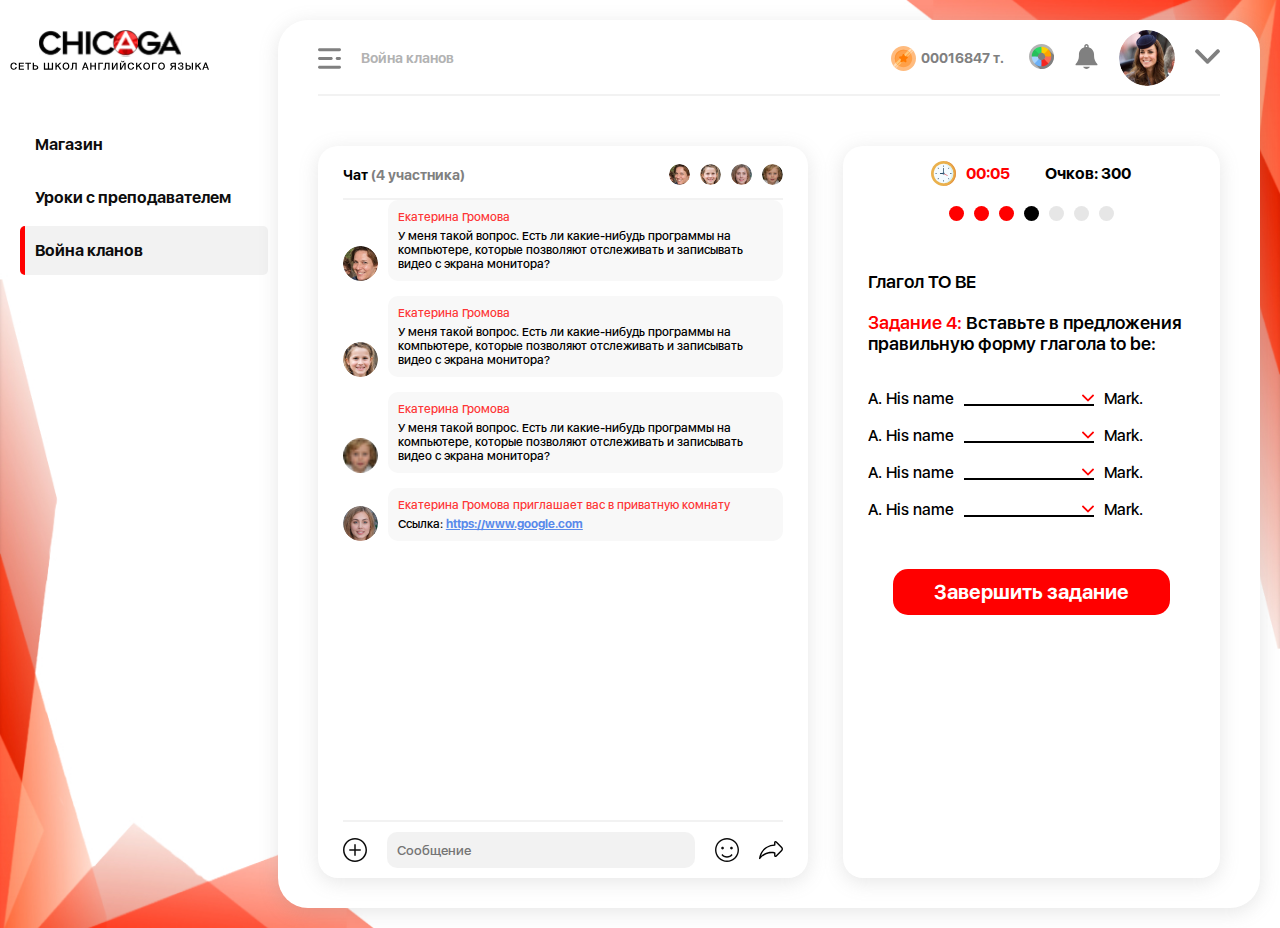
==== commit 67aeacf5: "Add files via upload" ====
--- a/clan-war.html
+++ b/clan-war.html
@@ -657,9 +657,30 @@
 
         
         <div class="menu menu--war">
-        	<a class="menu__logo" href="#"><img class="logo" src="assets/img/logo.png" alt="логотип"></a>
-        
-        	<h1 class="menu__title">сеть школ английского языка</h1>
+        	<svg style="display: block; max-width: 200px; height: auto" width="262" height="53" viewBox="0 0 262 53" fill="none"
+        		xmlns="http://www.w3.org/2000/svg" xmlns:xlink="http://www.w3.org/1999/xlink">
+        		<mask id="mask0" mask-type="alpha" maskUnits="userSpaceOnUse" x="38" y="0" width="187" height="36">
+        			<rect x="38" y="0.282227" width="186.533" height="34.718" fill="url(#pattern0)"></rect>
+        		</mask>
+        		<g fill='#000' mask="url(#mask0)">
+        			<rect x="32.3115" y="-9.18213" width="191.743" height="52.9076"></rect>
+        		</g>
+        		<rect x="136" y="0.962402" width="31.7136" height="32.1916" fill="url(#pattern1)"></rect>
+        		<path fill='#000'
+        			d="M8.905 48.477C8.81833 49.6123 8.411 50.5223 7.683 51.207C6.96367 51.883 6.02767 52.221 4.875 52.221C3.56633 52.221 2.51767 51.779 1.729 50.895C0.940333 50.011 0.546 48.8367 0.546 47.372C0.546 46.488 0.715 45.6863 1.053 44.967C1.391 44.239 1.898 43.654 2.574 43.212C3.25 42.7613 4.043 42.536 4.953 42.536C5.93233 42.536 6.786 42.809 7.514 43.355C8.242 43.8923 8.67967 44.6723 8.827 45.695H7.215C7.10233 45.1403 6.84233 44.707 6.435 44.395C6.02767 44.0743 5.525 43.914 4.927 43.914C4.31167 43.914 3.78733 44.0873 3.354 44.434C2.92933 44.7807 2.626 45.2097 2.444 45.721C2.27067 46.2237 2.184 46.774 2.184 47.372C2.184 47.8227 2.236 48.2473 2.34 48.646C2.444 49.0447 2.6 49.413 2.808 49.751C3.016 50.0803 3.29767 50.3447 3.653 50.544C4.017 50.7433 4.43733 50.843 4.914 50.843C6.292 50.843 7.08067 50.0543 7.28 48.477H8.905ZM18.1828 42.744V44.109H13.1258V46.566H17.8188V47.879H13.1258V50.609H18.2608V52H11.5138V42.744H18.1828ZM27.5283 42.744V44.148H24.5773V52H22.9523V44.148H20.0013V42.744H27.5283ZM37.0284 49.127C37.0284 50.0457 36.751 50.7563 36.1964 51.259C35.6504 51.753 34.8747 52 33.8694 52H29.7744V42.744H31.3994V46.28H33.8694C34.8834 46.28 35.6634 46.527 36.2094 47.021C36.7554 47.515 37.0284 48.217 37.0284 49.127ZM35.4034 49.166C35.4034 48.6807 35.2604 48.2993 34.9744 48.022C34.6884 47.7447 34.2897 47.606 33.7784 47.606H31.3994V50.674H33.8044C34.8704 50.674 35.4034 50.1713 35.4034 49.166ZM44.3644 52V42.744H45.9894V50.596H49.5774V42.744H51.2024V50.596H54.7904V42.744H56.4154V52H44.3644ZM67.2606 42.744L63.5556 46.436L67.4946 52H65.4796L62.4376 47.567L61.1116 48.893V52H59.4996V42.744H61.1116V46.943L65.2066 42.744H67.2606ZM73.3445 42.523C74.6531 42.523 75.7148 42.9737 76.5295 43.875C77.3528 44.7677 77.7645 45.9333 77.7645 47.372C77.7645 48.8107 77.3528 49.9807 76.5295 50.882C75.7061 51.7747 74.6358 52.221 73.3185 52.221C71.9925 52.221 70.9178 51.7747 70.0945 50.882C69.2798 49.9893 68.8725 48.8193 68.8725 47.372C68.8725 45.968 69.2711 44.811 70.0685 43.901C70.8745 42.9823 71.9665 42.523 73.3445 42.523ZM73.3185 43.888C72.4691 43.888 71.7888 44.2043 71.2775 44.837C70.7661 45.461 70.5105 46.2973 70.5105 47.346C70.5105 48.4207 70.7618 49.2743 71.2645 49.907C71.7758 50.5397 72.4691 50.856 73.3445 50.856C74.1851 50.856 74.8568 50.5397 75.3595 49.907C75.8708 49.2657 76.1265 48.4163 76.1265 47.359C76.1265 46.3017 75.8708 45.461 75.3595 44.837C74.8568 44.2043 74.1765 43.888 73.3185 43.888ZM87.4129 52H85.7879V44.148H82.9279L82.7589 48.555C82.7069 49.7857 82.4556 50.6957 82.0049 51.285C81.5629 51.8743 80.9866 52.169 80.2759 52.169C79.9639 52.169 79.6389 52.1127 79.3009 52V50.752C79.4742 50.8213 79.6866 50.856 79.9379 50.856C80.1892 50.856 80.3929 50.7953 80.5489 50.674C80.7049 50.5527 80.8436 50.284 80.9649 49.868C81.0862 49.4433 81.1599 48.8583 81.1859 48.113L81.3679 42.744H87.4129V52ZM99.5084 42.731L103.083 52H101.341L100.457 49.543H96.7914L95.8814 52H94.2044L97.7794 42.731H99.5084ZM100.028 48.321L98.6504 44.421L97.2074 48.321H100.028ZM112.586 42.744V52H110.961V47.84H106.723V52H105.098V42.744H106.723V46.423H110.961V42.744H112.586ZM117.314 52H115.689V42.744H121.968V44.148H117.314V52ZM130.422 52H128.797V44.148H125.937L125.768 48.555C125.716 49.7857 125.465 50.6957 125.014 51.285C124.572 51.8743 123.996 52.169 123.285 52.169C122.973 52.169 122.648 52.1127 122.31 52V50.752C122.483 50.8213 122.696 50.856 122.947 50.856C123.198 50.856 123.402 50.7953 123.558 50.674C123.714 50.5527 123.853 50.284 123.974 49.868C124.095 49.4433 124.169 48.8583 124.195 48.113L124.377 42.744H130.422V52ZM133.478 52V42.744H135.103V49.842L139.081 42.744H140.966V52H139.341V44.902L135.363 52H133.478ZM149.906 40.404C149.837 41.028 149.629 41.4917 149.282 41.795C148.936 42.0897 148.433 42.237 147.774 42.237C147.116 42.237 146.613 42.0897 146.266 41.795C145.92 41.4917 145.712 41.028 145.642 40.404H146.396C146.561 41.0627 147.02 41.392 147.774 41.392C148.528 41.392 148.988 41.0627 149.152 40.404H149.906ZM144.03 52V42.744H145.655V49.842L149.633 42.744H151.518V52H149.893V44.902L145.915 52H144.03ZM162.538 48.477C162.451 49.6123 162.044 50.5223 161.316 51.207C160.597 51.883 159.661 52.221 158.508 52.221C157.199 52.221 156.151 51.779 155.362 50.895C154.573 50.011 154.179 48.8367 154.179 47.372C154.179 46.488 154.348 45.6863 154.686 44.967C155.024 44.239 155.531 43.654 156.207 43.212C156.883 42.7613 157.676 42.536 158.586 42.536C159.565 42.536 160.419 42.809 161.147 43.355C161.875 43.8923 162.313 44.6723 162.46 45.695H160.848C160.735 45.1403 160.475 44.707 160.068 44.395C159.661 44.0743 159.158 43.914 158.56 43.914C157.945 43.914 157.42 44.0873 156.987 44.434C156.562 44.7807 156.259 45.2097 156.077 45.721C155.904 46.2237 155.817 46.774 155.817 47.372C155.817 47.8227 155.869 48.2473 155.973 48.646C156.077 49.0447 156.233 49.413 156.441 49.751C156.649 50.0803 156.931 50.3447 157.286 50.544C157.65 50.7433 158.07 50.843 158.547 50.843C159.925 50.843 160.714 50.0543 160.913 48.477H162.538ZM172.908 42.744L169.203 46.436L173.142 52H171.127L168.085 47.567L166.759 48.893V52H165.147V42.744H166.759V46.943L170.854 42.744H172.908ZM178.992 42.523C180.3 42.523 181.362 42.9737 182.177 43.875C183 44.7677 183.412 45.9333 183.412 47.372C183.412 48.8107 183 49.9807 182.177 50.882C181.353 51.7747 180.283 52.221 178.966 52.221C177.64 52.221 176.565 51.7747 175.742 50.882C174.927 49.9893 174.52 48.8193 174.52 47.372C174.52 45.968 174.918 44.811 175.716 43.901C176.522 42.9823 177.614 42.523 178.992 42.523ZM178.966 43.888C178.116 43.888 177.436 44.2043 176.925 44.837C176.413 45.461 176.158 46.2973 176.158 47.346C176.158 48.4207 176.409 49.2743 176.912 49.907C177.423 50.5397 178.116 50.856 178.992 50.856C179.832 50.856 180.504 50.5397 181.007 49.907C181.518 49.2657 181.774 48.4163 181.774 47.359C181.774 46.3017 181.518 45.461 181.007 44.837C180.504 44.2043 179.824 43.888 178.966 43.888ZM187.686 52H186.061V42.744H192.34V44.148H187.686V52ZM198.534 42.523C199.843 42.523 200.904 42.9737 201.719 43.875C202.542 44.7677 202.954 45.9333 202.954 47.372C202.954 48.8107 202.542 49.9807 201.719 50.882C200.896 51.7747 199.825 52.221 198.508 52.221C197.182 52.221 196.107 51.7747 195.284 50.882C194.469 49.9893 194.062 48.8193 194.062 47.372C194.062 45.968 194.461 44.811 195.258 43.901C196.064 42.9823 197.156 42.523 198.534 42.523ZM198.508 43.888C197.659 43.888 196.978 44.2043 196.467 44.837C195.956 45.461 195.7 46.2973 195.7 47.346C195.7 48.4207 195.951 49.2743 196.454 49.907C196.965 50.5397 197.659 50.856 198.534 50.856C199.375 50.856 200.046 50.5397 200.549 49.907C201.06 49.2657 201.316 48.4163 201.316 47.359C201.316 46.3017 201.06 45.461 200.549 44.837C200.046 44.2043 199.366 43.888 198.508 43.888ZM217.359 52H215.734V48.178H213.888L211.262 52H209.234L212.081 48.022C211.318 47.788 210.794 47.4413 210.508 46.982C210.222 46.5227 210.079 45.9637 210.079 45.305C210.079 44.525 210.348 43.9053 210.885 43.446C211.422 42.978 212.176 42.744 213.147 42.744H217.359V52ZM215.734 46.943V44.07H213.316C212.761 44.07 212.354 44.1827 212.094 44.408C211.834 44.6247 211.704 44.9713 211.704 45.448C211.704 46.4447 212.233 46.943 213.29 46.943H215.734ZM227.325 49.322C227.325 49.634 227.26 49.9503 227.13 50.271C227 50.583 226.8 50.8907 226.532 51.194C226.272 51.4887 225.903 51.7313 225.427 51.922C224.95 52.1127 224.404 52.208 223.789 52.208C222.627 52.208 221.687 51.9307 220.968 51.376C220.248 50.8213 219.889 50.0067 219.889 48.932H221.488C221.488 49.608 221.709 50.1107 222.151 50.44C222.593 50.7607 223.169 50.921 223.88 50.921C224.469 50.921 224.92 50.7823 225.232 50.505C225.544 50.2277 225.7 49.8247 225.7 49.296C225.7 48.8107 225.544 48.4423 225.232 48.191C224.928 47.9397 224.508 47.814 223.971 47.814H222.84V46.553H223.971C224.395 46.553 224.746 46.4187 225.024 46.15C225.31 45.8813 225.453 45.5347 225.453 45.11C225.453 44.7027 225.31 44.3863 225.024 44.161C224.738 43.927 224.335 43.81 223.815 43.81C222.567 43.81 221.895 44.3517 221.8 45.435H220.253C220.287 44.447 220.621 43.7147 221.254 43.238C221.886 42.7613 222.705 42.523 223.711 42.523C224.69 42.523 225.492 42.7353 226.116 43.16C226.74 43.576 227.052 44.2 227.052 45.032C227.052 45.5 226.9 45.9247 226.597 46.306C226.293 46.6873 225.951 46.9257 225.57 47.021V47.06C226.09 47.164 226.51 47.424 226.831 47.84C227.16 48.2473 227.325 48.7413 227.325 49.322ZM237.054 49.127C237.054 50.0457 236.777 50.7563 236.222 51.259C235.676 51.753 234.901 52 233.895 52H230.06V42.744H231.685V46.28H233.895C234.909 46.28 235.689 46.527 236.235 47.021C236.781 47.515 237.054 48.217 237.054 49.127ZM235.429 49.166C235.429 48.6807 235.286 48.2993 235 48.022C234.714 47.7447 234.316 47.606 233.804 47.606H231.685V50.674H233.83C234.896 50.674 235.429 50.1713 235.429 49.166ZM238.146 42.744H239.771V52H238.146V42.744ZM250.619 42.744L246.914 46.436L250.853 52H248.838L245.796 47.567L244.47 48.893V52H242.858V42.744H244.47V46.943L248.565 42.744H250.619ZM257.166 42.731L260.741 52H258.999L258.115 49.543H254.449L253.539 52H251.862L255.437 42.731H257.166ZM257.686 48.321L256.308 44.421L254.865 48.321H257.686Z">
+        		</path>
+        		<defs>
+        			<pattern id="pattern0" patternContentUnits="objectBoundingBox" width="1" height="1">
+        				<use xlink:href="#image0" transform="scale(0.00363636 0.0195375)"></use>
+        			</pattern>
+        			<pattern id="pattern1" patternContentUnits="objectBoundingBox" width="1" height="1">
+        				<use xlink:href="#image0" transform="translate(-3.15794) scale(0.0217693 0.0204082)"></use>
+        			</pattern>
+        			<image id="image0" width="275" height="66"
+        				xlink:href="[data-uri]">
+        			</image>
+        		</defs>
+        	</svg>
         
         	<div class="menu__profile">
         		<div class="header__avatar header__avatar--menu">
@@ -1644,7 +1665,8 @@
         
         		<button class="red-btn red-btn--team active">Готов</button>
         	</div> <!-- ./modal__content -->
-        </div>
+        </div>
+        
 
     </div>
 </body>
